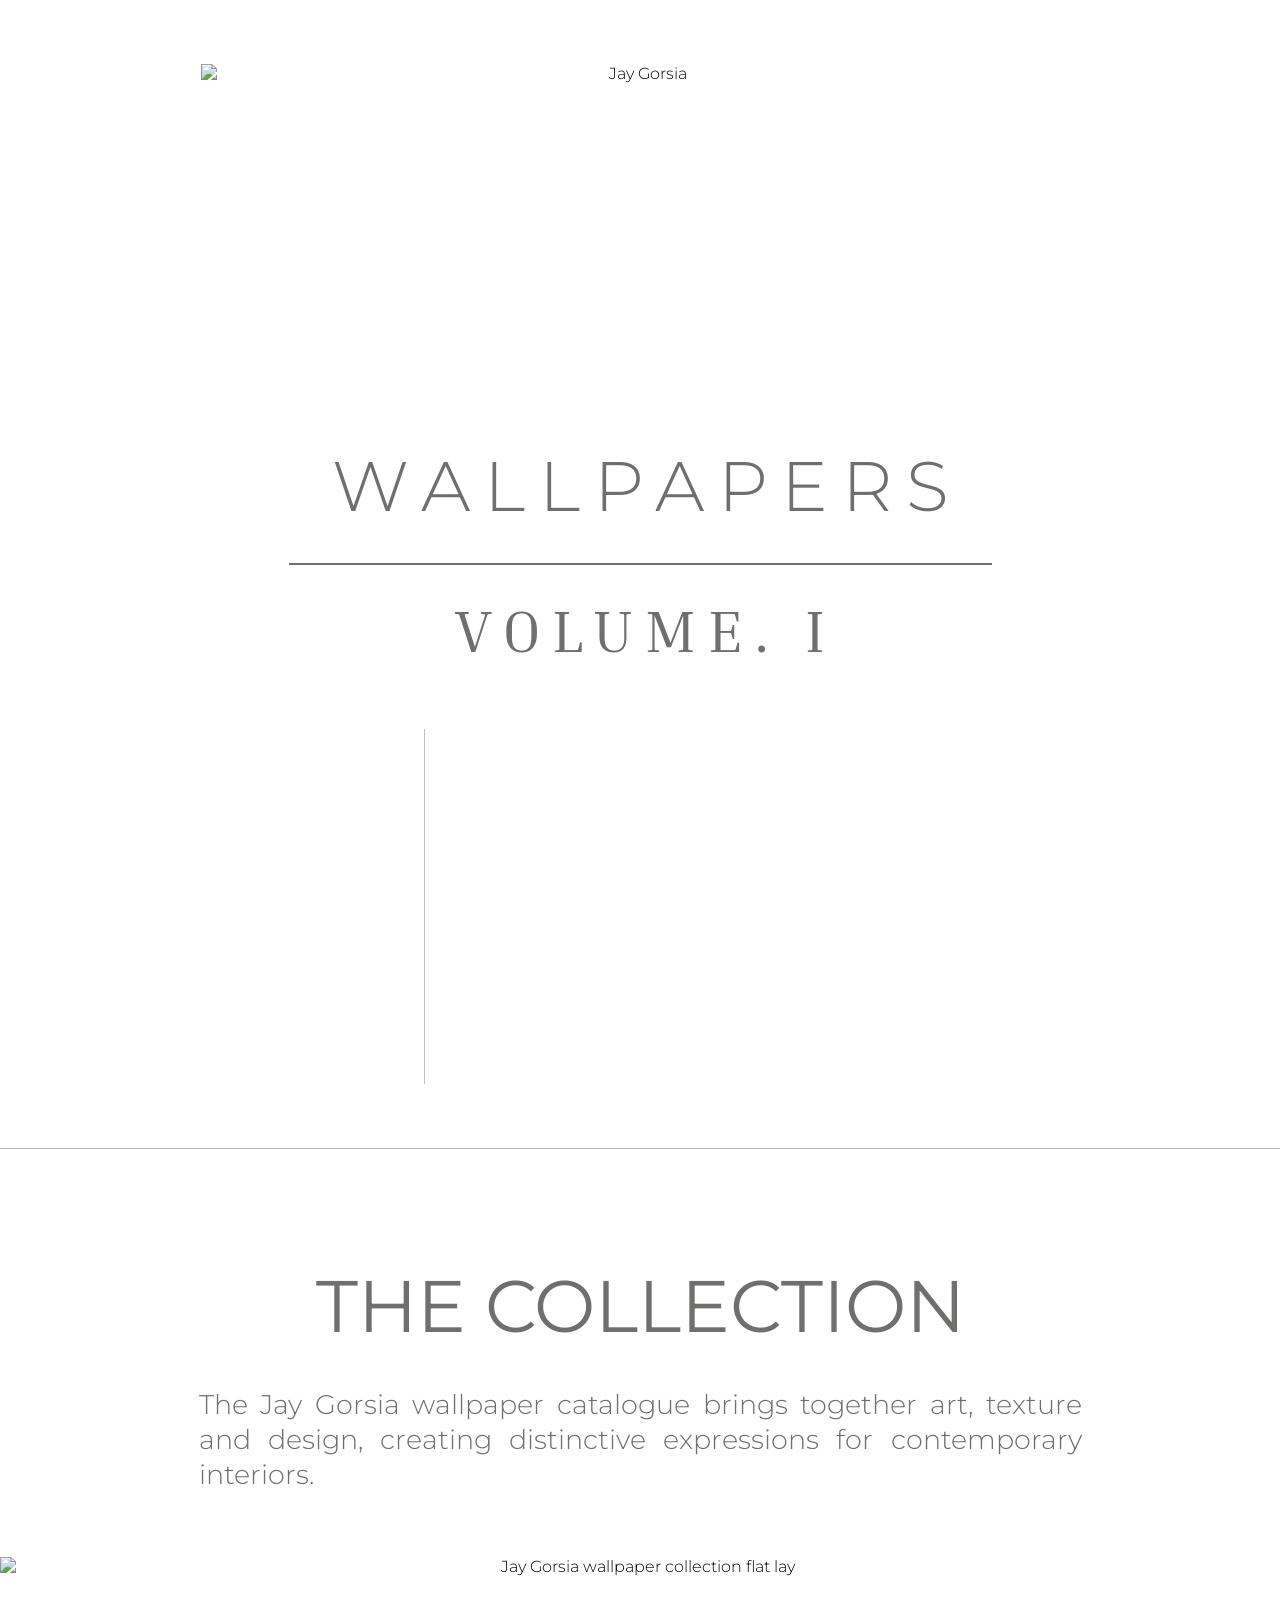
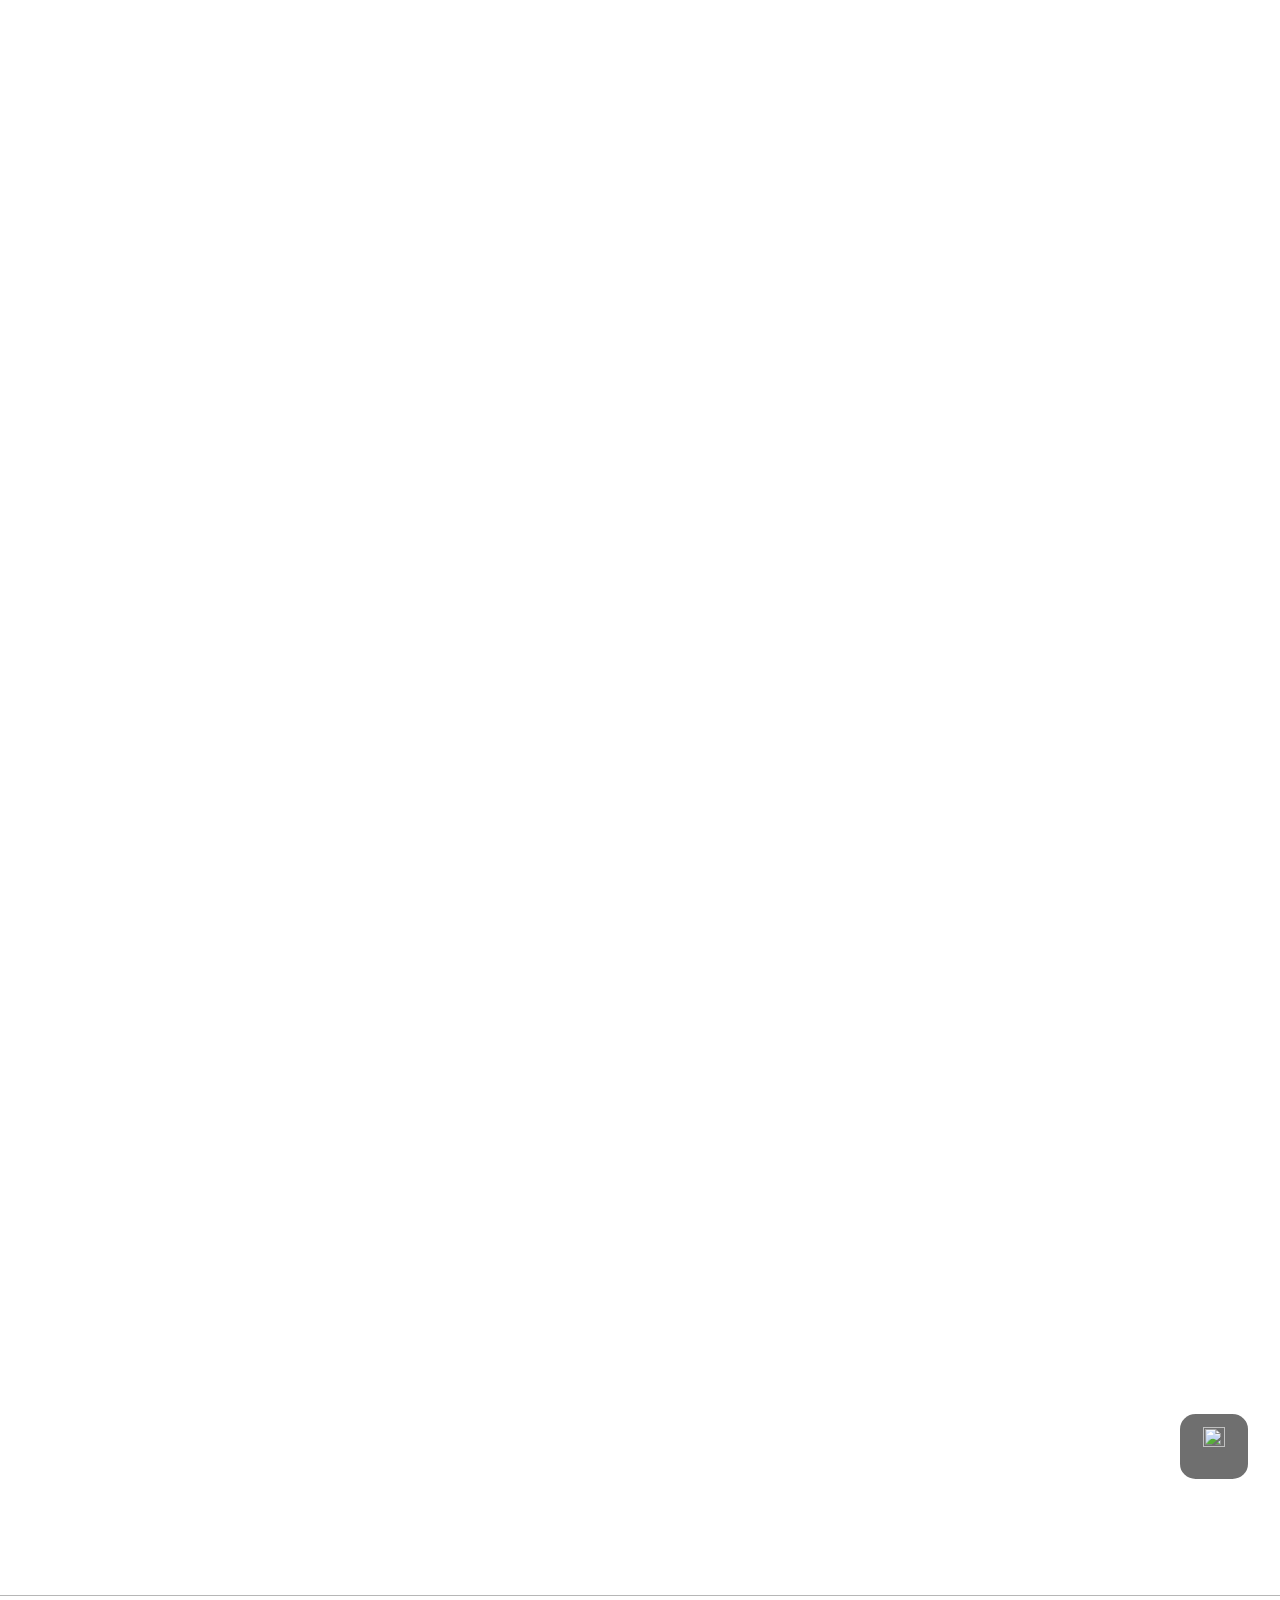
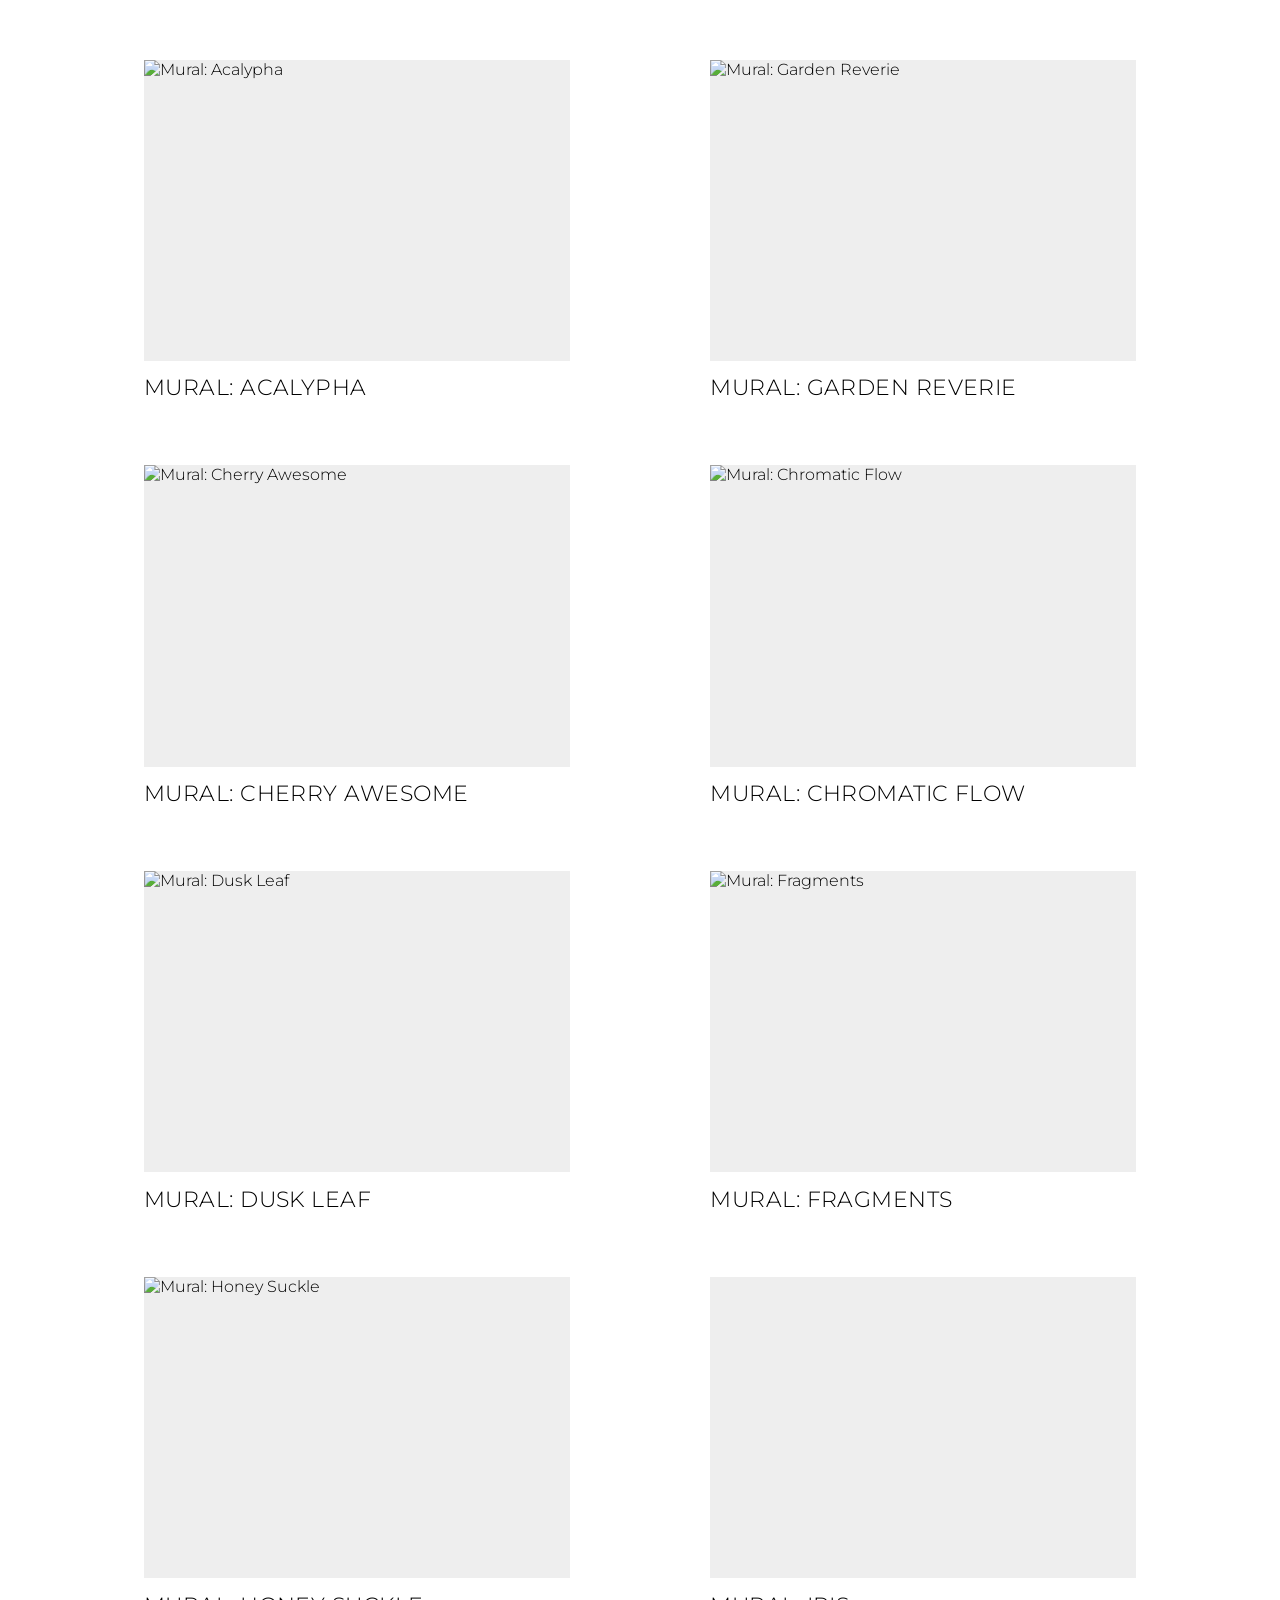
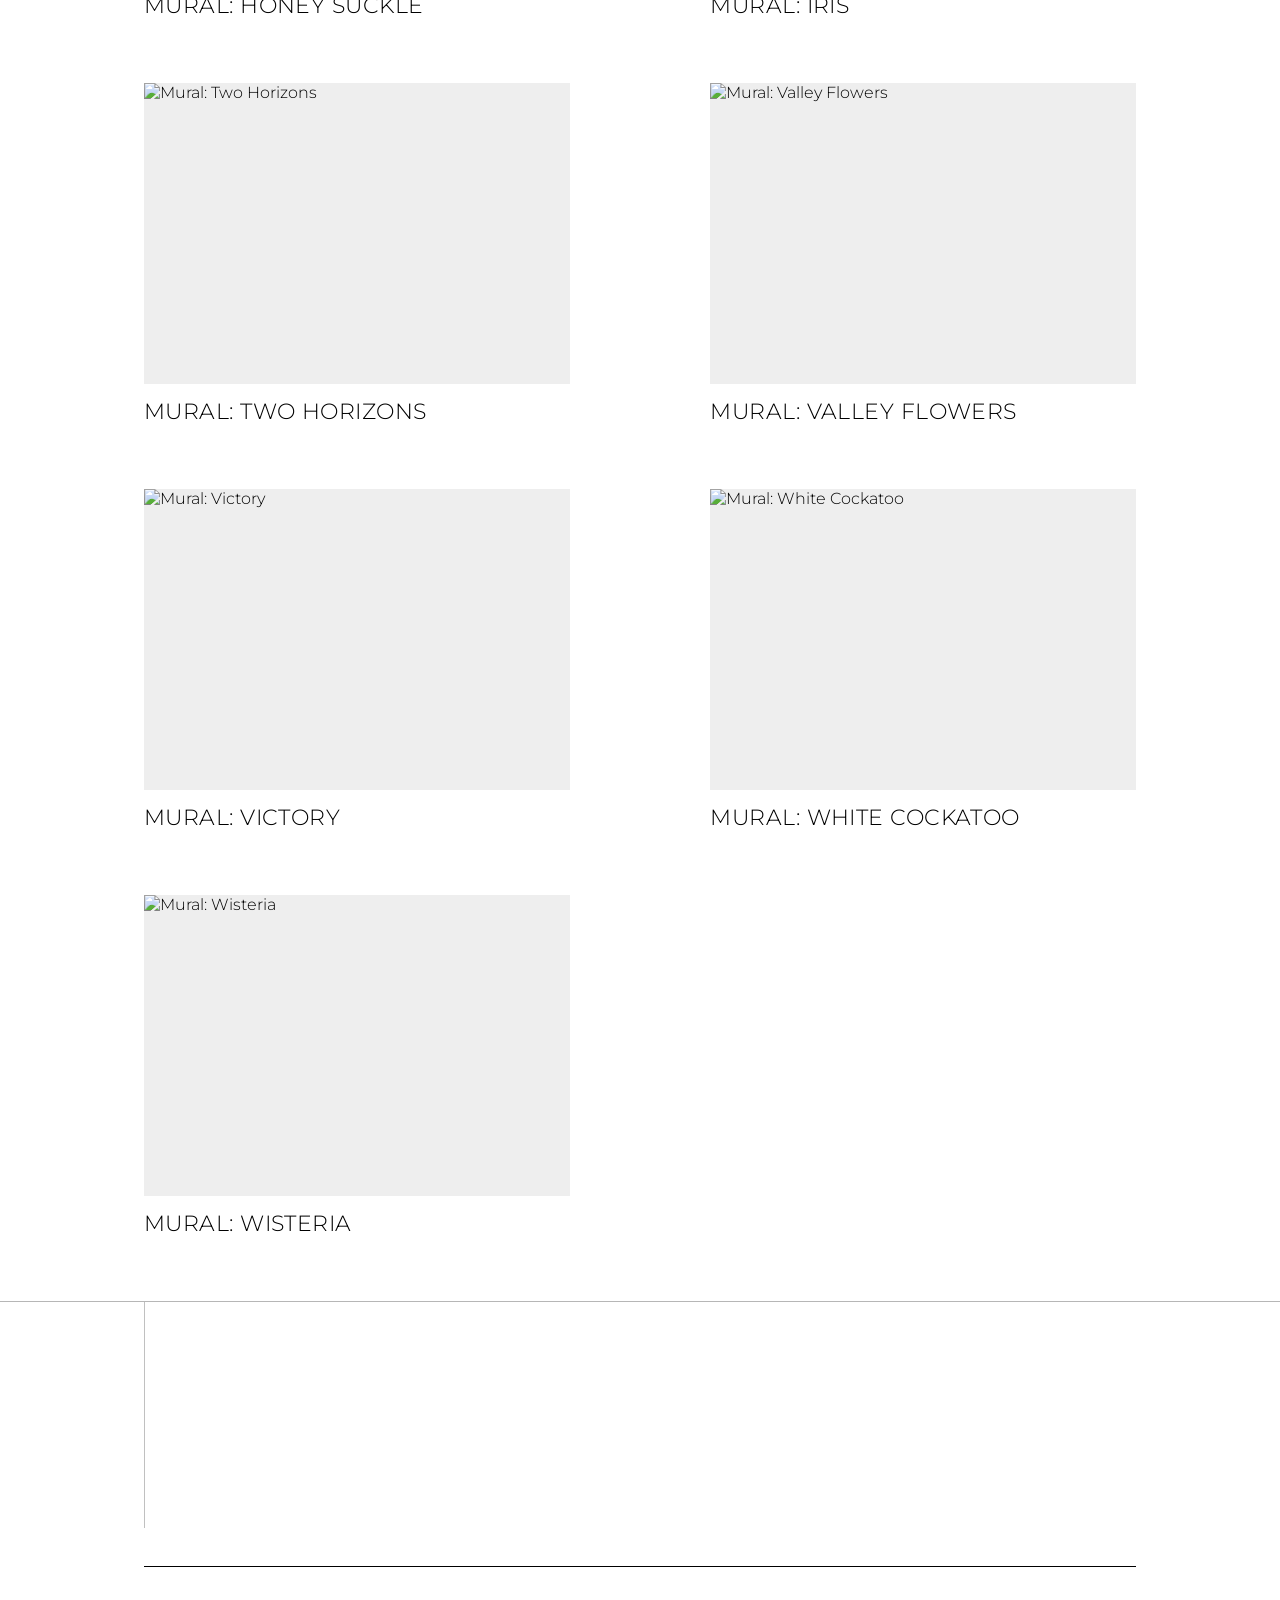
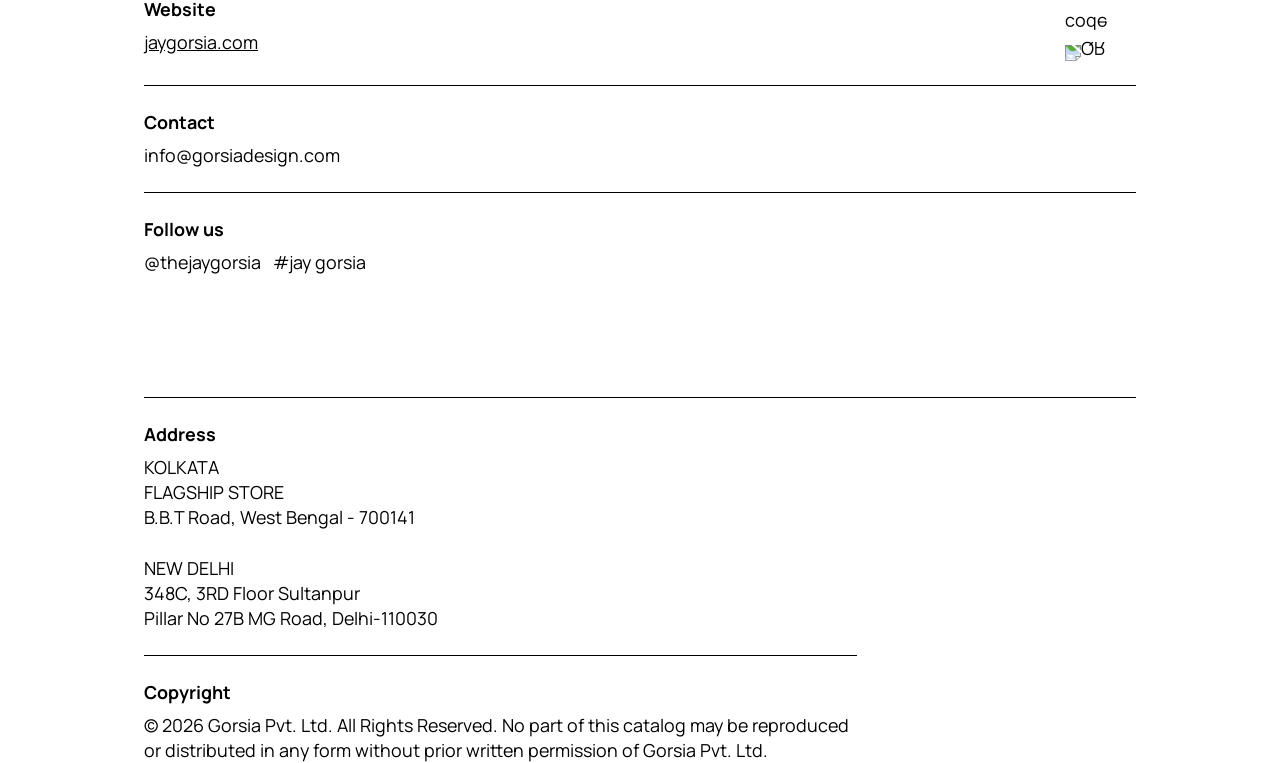
==== index.html @ f415b764 "Rename jay-gorsia-wallpapers.html to index.html" ====
<!DOCTYPE html>
<html lang="en">
<head>
<meta charset="utf-8">
<meta name="viewport" content="width=device-width, initial-scale=1">
<title>Jay Gorsia – Wallpapers Volume I</title>
<link rel="preconnect" href="https://fonts.googleapis.com">
<link rel="preconnect" href="https://fonts.gstatic.com" crossorigin>
<link href="https://fonts.googleapis.com/css2?family=Inria+Serif&family=Manrope:wght@400;700&family=Montserrat:wght@300;400&display=swap" rel="stylesheet">
<style>
:root{--ink:#6f6f6e;--w:1120px;--pad:clamp(16px,5vw,64px)}
*{box-sizing:border-box;margin:0;padding:0}
body{background:#fff;color:#000;font-family:'Montserrat',sans-serif;font-weight:300;-webkit-font-smoothing:antialiased}
img{display:block;max-width:100%}
a{color:inherit}
.wrap{width:100%;max-width:var(--w);margin:0 auto;padding:0 var(--pad)}
.crop{position:relative;overflow:hidden}
.crop img{position:absolute;max-width:none}
hr{border:0;border-top:1px solid var(--ink);opacity:.5}

/* hero */
.hero{text-align:center;padding-top:clamp(24px,5vw,70px)}
.hero .logo{width:min(879px,86%);margin:0 auto;aspect-ratio:879/341;object-fit:cover}
.hero h1{font-weight:300;color:var(--ink);font-size:clamp(28px,6.2vw,70px);letter-spacing:.2em;margin-top:clamp(12px,3vw,40px);padding-left:.2em}
.hero .vol{width:min(703px,70%);margin:clamp(14px,2.6vw,36px) auto 0;border-top:2px solid var(--ink)}
.hero h2{font-family:'Inria Serif',serif;font-weight:400;color:var(--ink);font-size:clamp(22px,4.6vw,66px);letter-spacing:.2em;margin-top:clamp(12px,2.4vw,32px);padding-left:.2em}
.mark{width:min(432px,60%);aspect-ratio:432/355;margin:clamp(24px,5vw,70px) auto}
.mark img{width:200%;height:263.15%;left:0;top:-162.78%}

/* collection */
.collection{text-align:center;padding:clamp(24px,5vw,60px) 0}
.collection h3{font-weight:400;color:var(--ink);font-size:clamp(28px,5.7vw,82px);margin-top:clamp(20px,4vw,56px)}
.collection p{color:var(--ink);font-size:clamp(15px,2.1vw,30px);line-height:1.3;text-align:justify;max-width:883px;margin:clamp(16px,3vw,40px) auto 0}
.flat{position:relative;width:min(100%,1457px);margin:clamp(24px,5vw,70px) auto 0}
.flat img{width:100%;aspect-ratio:1457/1796;object-fit:cover}
.dl{position:absolute;right:2.5%;bottom:3.5%;width:clamp(44px,5.3vw,76px);aspect-ratio:76/73;background:#6f6f6f;border-radius:23%;display:grid;place-items:center}
.dl img{width:58%;aspect-ratio:1}

/* murals */
.murals{display:grid;grid-template-columns:repeat(2,1fr);gap:clamp(28px,5vw,70px) clamp(16px,11vw,154px);padding:clamp(24px,5vw,70px) 0}
.card{display:block;text-decoration:none}
.card .ph{aspect-ratio:482/341;width:100%;overflow:hidden;position:relative;background:#eee}
.card .ph img{width:100%;height:100%;object-fit:cover}
.card .ph.cropA img{position:absolute;height:199.92%;left:0;top:-0.04%}
.card .ph.cropB img{position:absolute;height:199.92%;left:0;top:-69.55%}
.card span{display:block;margin-top:clamp(6px,1vw,14px);font-size:clamp(11px,1.75vw,25px);letter-spacing:.02em;text-transform:uppercase}
@media (max-width:560px){.murals{grid-template-columns:1fr}}

/* footer */
footer{padding:clamp(24px,5vw,70px) 0 clamp(24px,4vw,50px);font-family:'Manrope',sans-serif;font-weight:400;font-size:clamp(14px,1.4vw,20px);line-height:1.4}
footer b{font-weight:700;display:block;margin-bottom:8px}
.f-logo{width:min(274px,50%);aspect-ratio:274/226}
.f-logo img{width:200.2%;height:262.43%;left:-.1%;top:-162.43%}
.f-row{display:grid;grid-template-columns:1fr auto;gap:16px;align-items:center;padding:clamp(14px,2vw,24px) 0;border-top:1px solid #000}
.f-row.first{margin-top:clamp(20px,3vw,40px)}
.qr{width:71px;height:70px;transform:scaleY(-1)}
.social{display:flex;gap:16px;align-items:center;margin-top:8px}
.social .crop{width:clamp(54px,7vw,104px);aspect-ratio:1}
.in img{width:189.29%;height:193.69%;left:-44.64%;top:-48.01%}
.ig img{width:503.97%;height:372.35%;left:-46.86%;top:-50.65%}
.f-row.addr{grid-template-columns:1fr}
.copy{border-top:1px solid #000;padding-top:clamp(14px,2vw,24px);max-width:713px}
</style>
</head>
<body>

<header class="hero">
  <img class="logo" alt="Jay Gorsia" src="https://www.figma.com/api/mcp/asset/23c9ce2b-892c-46b5-8062-281d87b33903.png">
  <h1>WALLPAPERS</h1>
  <div class="vol"></div>
  <h2>VOLUME. I</h2>
  <div class="mark crop"><img alt="" src="https://www.figma.com/api/mcp/asset/853ff2c4-60c0-4424-809c-5003fb65309c.png"></div>
</header>

<hr>

<section class="collection">
  <div class="wrap">
    <h3>THE COLLECTION</h3>
    <p>The Jay Gorsia wallpaper catalogue brings together art, texture and design, creating distinctive expressions for contemporary interiors.</p>
  </div>
  <div class="flat">
    <img alt="Jay Gorsia wallpaper collection flat lay" src="https://www.figma.com/api/mcp/asset/87715d01-2c2b-4b07-98b5-e61562e1ed6d.png">
    <a class="dl" href="https://drive.google.com/uc?export=download&id=1PYWSlkhuWeNwtdToYmJW2M7cSDL3TfTp" target="_blank" rel="noopener" aria-label="Download catalogue">
      <img alt="" src="https://www.figma.com/api/mcp/asset/b407b66a-8b2a-4111-a132-93a435c01e8e.png">
    </a>
  </div>
</section>

<hr>

<main class="wrap">
  <div class="murals">
    <a class="card" href="#"><div class="ph"><img loading="lazy" alt="Mural: Acalypha" src="https://www.figma.com/api/mcp/asset/dd1e4f17-2940-4e7e-998e-fa21c89d33ca.png"></div><span>Mural: Acalypha</span></a>
    <a class="card" href="#"><div class="ph"><img loading="lazy" alt="Mural: Garden Reverie" src="https://www.figma.com/api/mcp/asset/7ef9fb86-2297-4d4a-9a01-9c7256d716fd.png"></div><span>Mural: Garden Reverie</span></a>
    <a class="card" href="#"><div class="ph"><img loading="lazy" alt="Mural: Cherry Awesome" src="https://www.figma.com/api/mcp/asset/ce2f4a40-c9f8-4f60-8ba8-ca0360d97f30.png"></div><span>Mural: Cherry Awesome</span></a>
    <a class="card" href="#"><div class="ph"><img loading="lazy" alt="Mural: Chromatic Flow" src="https://www.figma.com/api/mcp/asset/4635f3d6-a781-486b-8575-b647929ec094.png"></div><span>Mural: Chromatic Flow</span></a>
    <a class="card" href="#"><div class="ph"><img loading="lazy" alt="Mural: Dusk Leaf" src="https://www.figma.com/api/mcp/asset/5eac0f0f-a72e-4e60-b4d9-a7c19cb975c4.png"></div><span>Mural: Dusk Leaf</span></a>
    <a class="card" href="#"><div class="ph"><img loading="lazy" alt="Mural: Fragments" src="https://www.figma.com/api/mcp/asset/c4ae5858-0493-4a80-a9a3-08d4b322aaba.png"></div><span>Mural: Fragments</span></a>
    <a class="card" href="#"><div class="ph"><img loading="lazy" alt="Mural: Honey Suckle" src="https://www.figma.com/api/mcp/asset/315202d8-008a-469a-9e88-7138e0352b56.png"></div><span>Mural: Honey Suckle</span></a>
    <a class="card" href="#"><div class="ph cropB"><img loading="lazy" alt="Mural: Iris" src="https://www.figma.com/api/mcp/asset/a4b55997-7ce8-484b-819f-259c1f8b2a31.png"></div><span>Mural: Iris</span></a>
    <a class="card" href="#"><div class="ph"><img loading="lazy" alt="Mural: Two Horizons" src="https://www.figma.com/api/mcp/asset/062d09b5-dde5-4e31-bc39-70dbf01bbb7e.png"></div><span>Mural: Two Horizons</span></a>
    <a class="card" href="#"><div class="ph cropA"><img loading="lazy" alt="Mural: Valley Flowers" src="https://www.figma.com/api/mcp/asset/6341e89f-7ff2-465a-861e-50ff03874382.png"></div><span>Mural: Valley Flowers</span></a>
    <a class="card" href="#"><div class="ph"><img loading="lazy" alt="Mural: Victory" src="https://www.figma.com/api/mcp/asset/60eceaf9-be27-4118-9b6e-b3d3b4727620.png"></div><span>Mural: Victory</span></a>
    <a class="card" href="#"><div class="ph"><img loading="lazy" alt="Mural: White Cockatoo" src="https://www.figma.com/api/mcp/asset/324b3809-241f-411a-a2da-e6f34ddf2330.png"></div><span>Mural: White Cockatoo</span></a>
    <a class="card" href="#"><div class="ph"><img loading="lazy" alt="Mural: Wisteria" src="https://www.figma.com/api/mcp/asset/e46f74dc-594f-4e1a-8f4c-22fc22f63abe.png"></div><span>Mural: Wisteria</span></a>
  </div>
</main>

<hr>

<footer class="wrap">
  <div class="f-logo crop"><img alt="" src="https://www.figma.com/api/mcp/asset/853ff2c4-60c0-4424-809c-5003fb65309c.png"></div>

  <div class="f-row first">
    <div><b>Website</b><a href="https://jaygorsia.com/intro/" target="_blank" rel="noopener">jaygorsia.com</a></div>
    <img class="qr" alt="QR code" src="https://www.figma.com/api/mcp/asset/72408847-150d-4dca-99a9-14a33e720230.png">
  </div>
  <div class="f-row" style="grid-template-columns:1fr"><div><b>Contact</b>info@gorsiadesign.com</div></div>
  <div class="f-row" style="grid-template-columns:1fr"><div><b>Follow us</b>@thejaygorsia &nbsp; #jay gorsia
    <div class="social">
      <a class="crop ig" href="https://www.instagram.com/thejaygorsia/" target="_blank" rel="noopener" aria-label="Instagram"><img alt="" src="https://www.figma.com/api/mcp/asset/8e3ab95f-907e-42bf-b41f-1f642d778e2c.png"></a>
      <a class="crop in" href="https://www.linkedin.com/company/jay-gorsia/posts/" target="_blank" rel="noopener" aria-label="LinkedIn"><img alt="" src="https://www.figma.com/api/mcp/asset/e77e1c16-c4f0-46e7-b980-bd82144cbc13.png"></a>
    </div></div></div>
  <div class="f-row addr"><div><b>Address</b>
    KOLKATA<br>FLAGSHIP STORE<br>B.B.T Road, West Bengal - 700141<br><br>
    NEW DELHI<br>348C, 3RD Floor Sultanpur<br>Pillar No 27B MG Road, Delhi-110030</div></div>
  <div class="copy"><b>Copyright</b>© 2026 Gorsia Pvt. Ltd. All Rights Reserved. No part of this catalog may be reproduced or distributed in any form without prior written permission of Gorsia Pvt. Ltd.</div>
</footer>

</body>
</html>
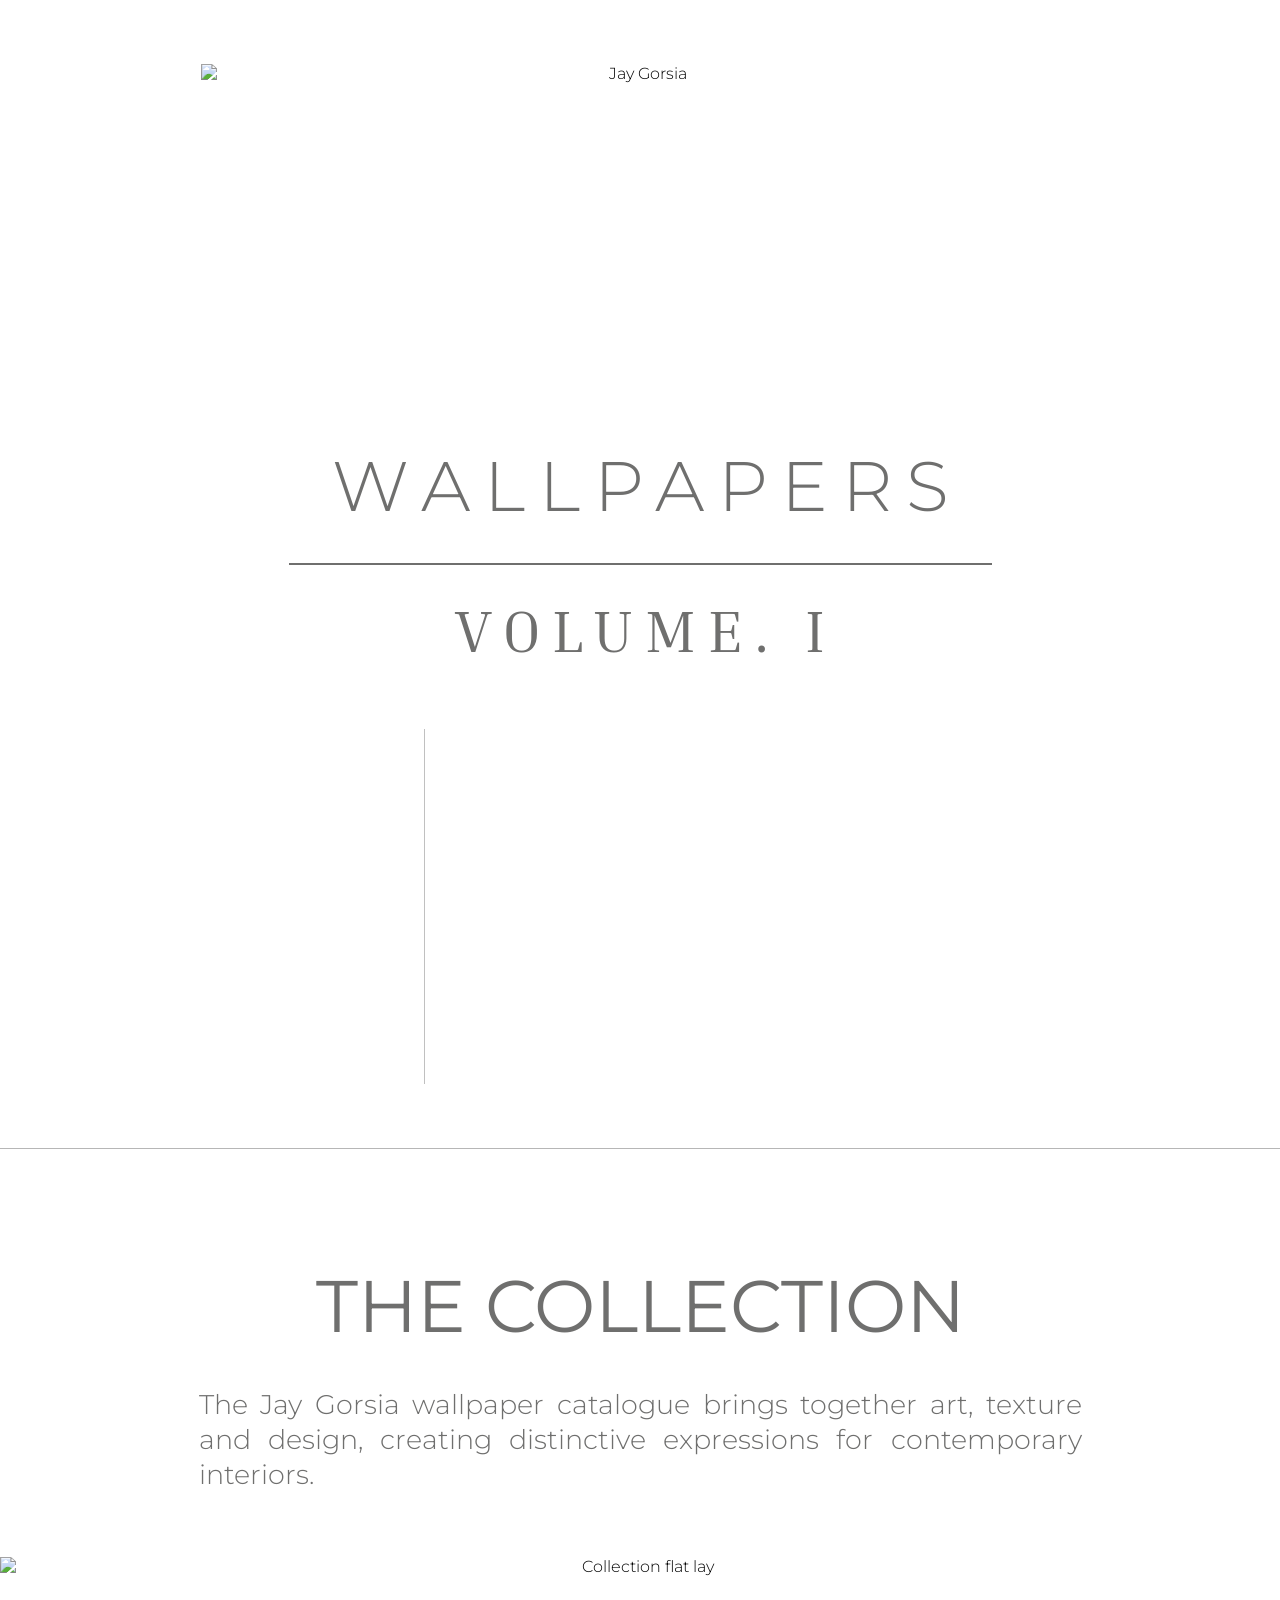
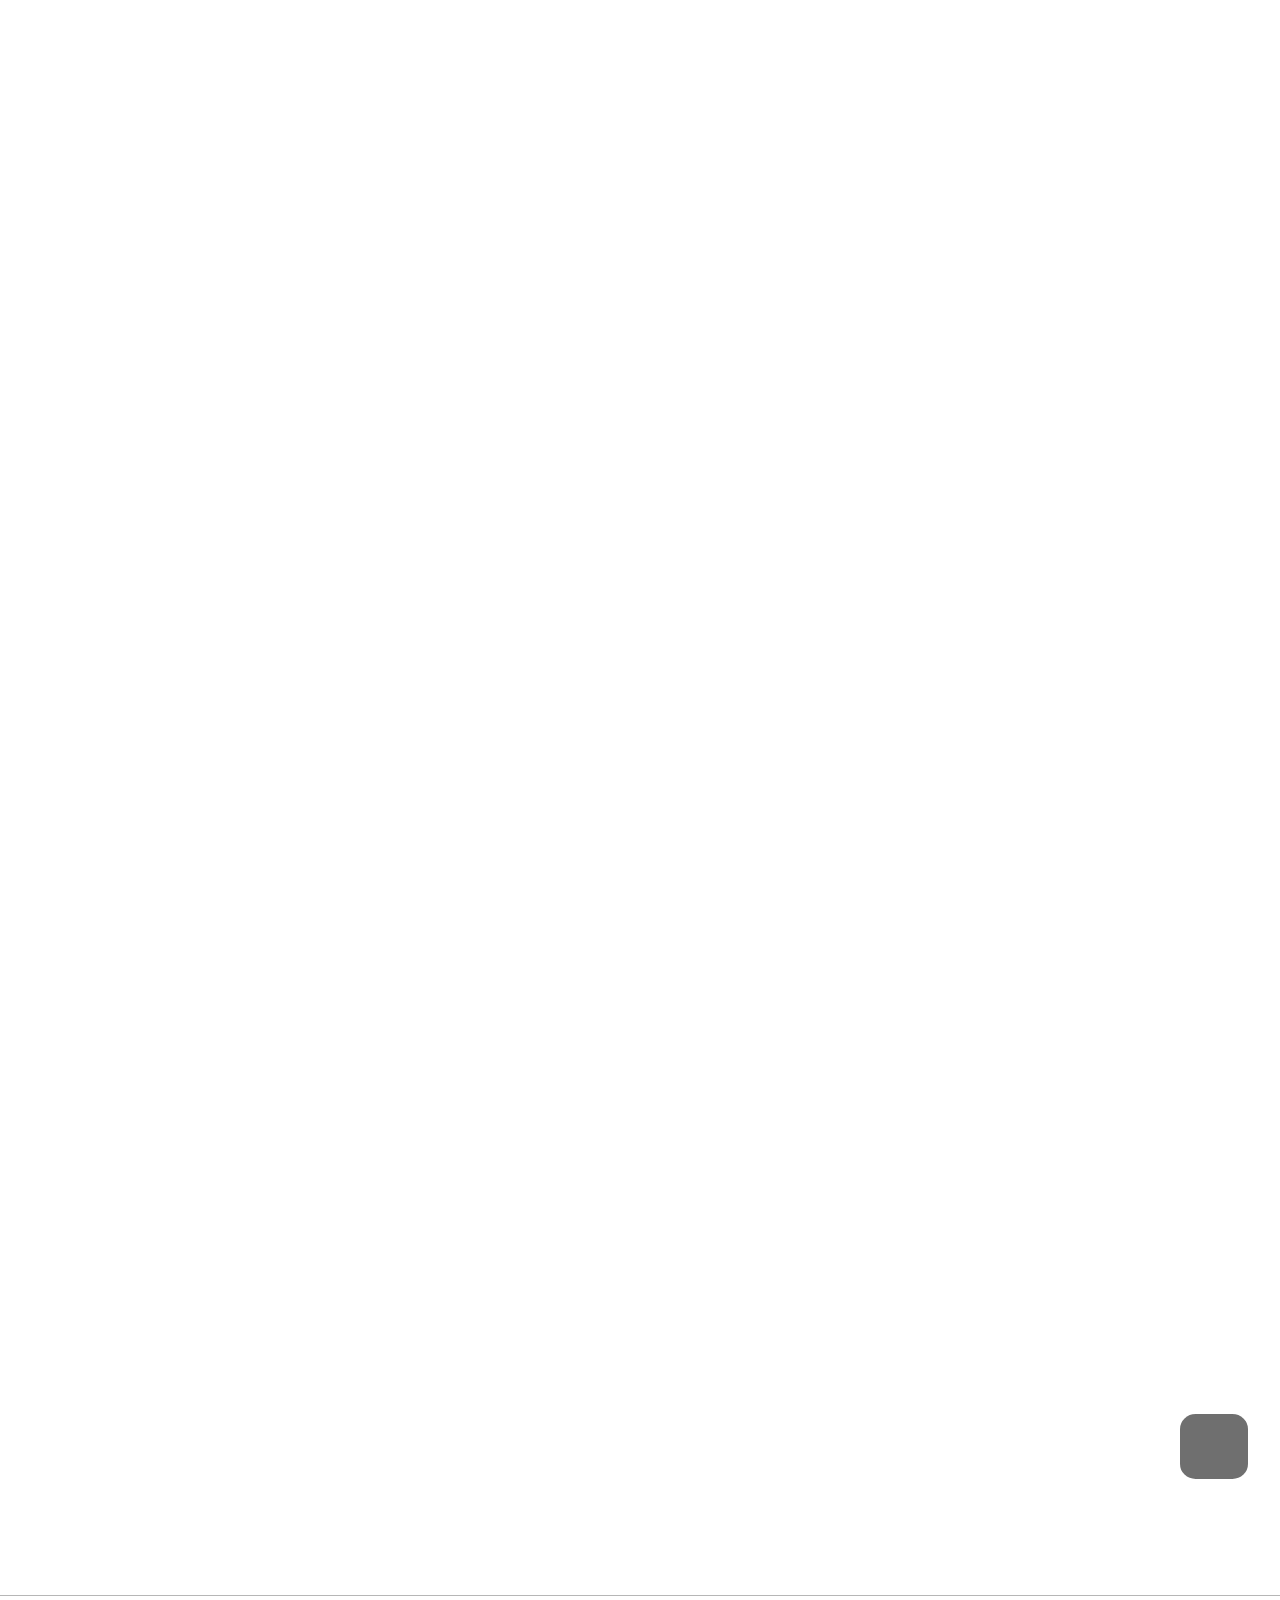
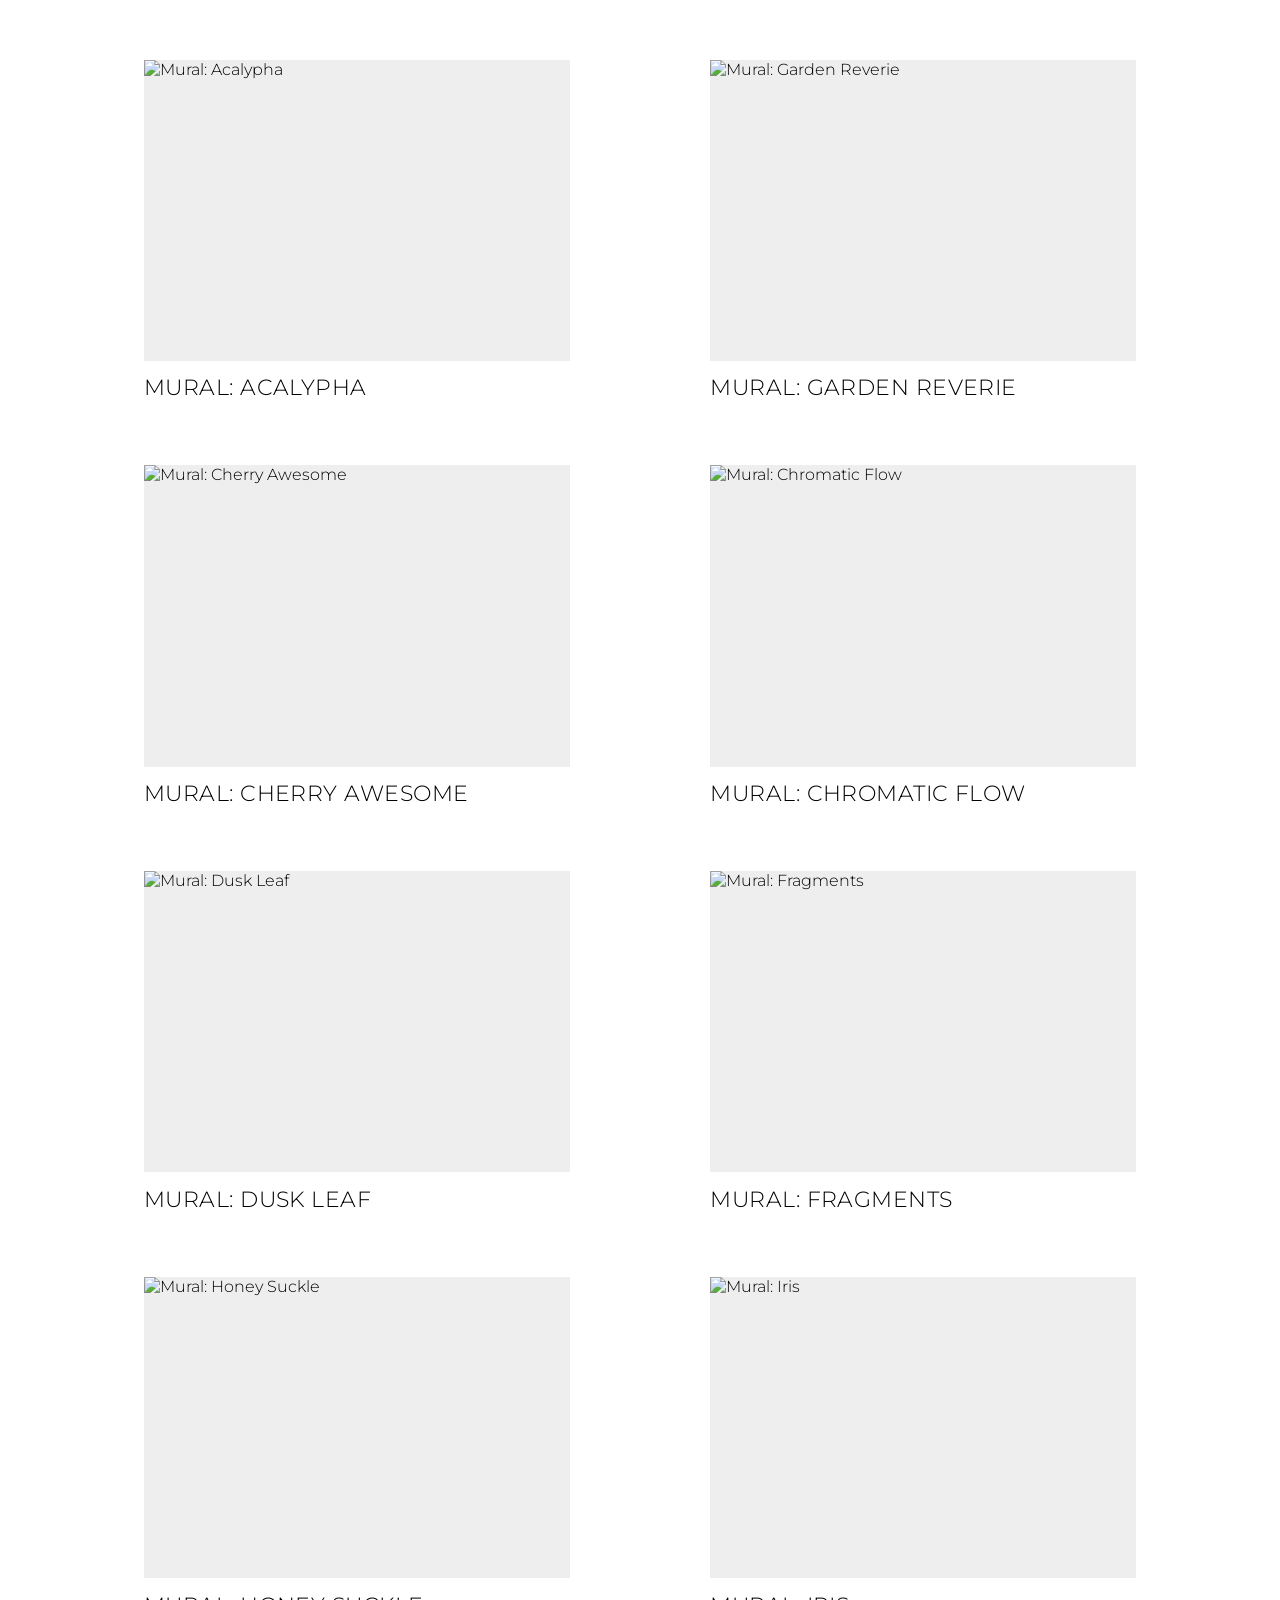
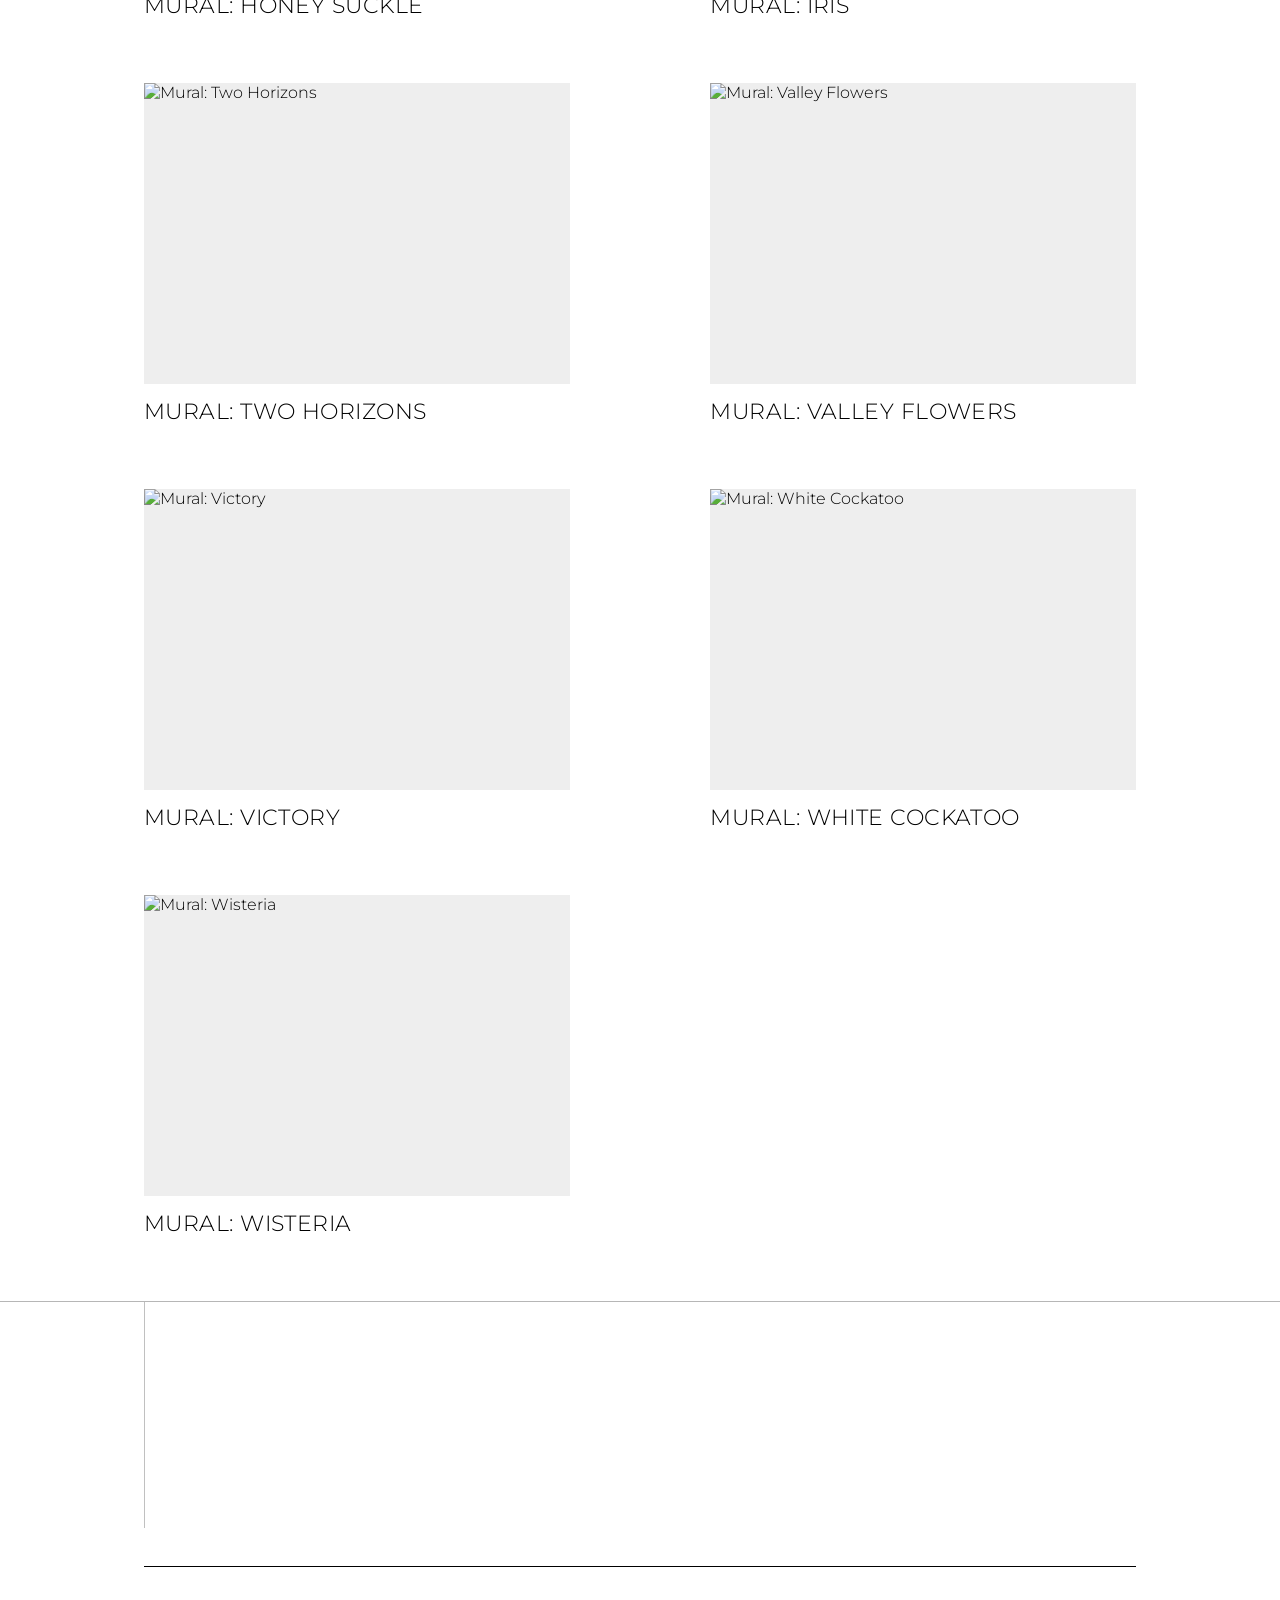
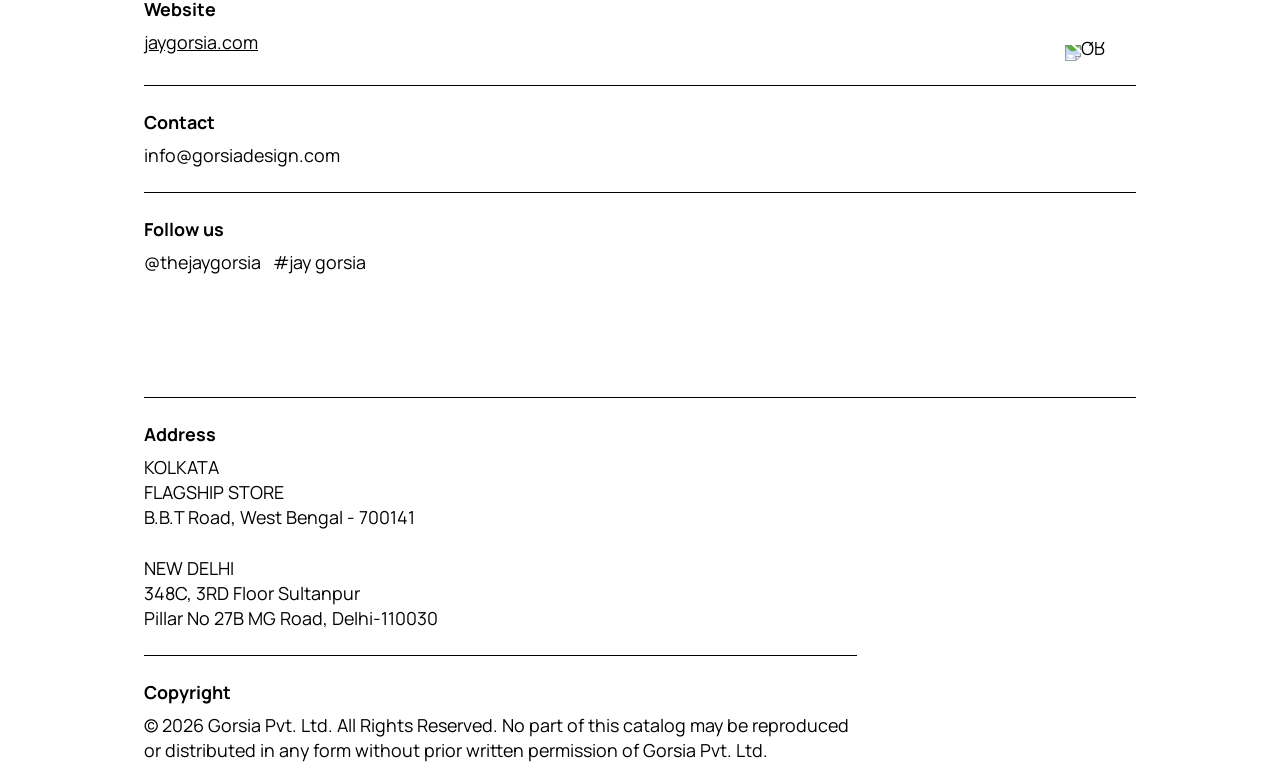
==== commit fbf3ae34: "Update index.html" ====
--- a/index.html
+++ b/index.html
@@ -1,24 +1,19 @@
 <!DOCTYPE html>
-<html lang="en">
-<head>
-<meta charset="utf-8">
+<html lang="en"><head><meta charset="utf-8">
 <meta name="viewport" content="width=device-width, initial-scale=1">
 <title>Jay Gorsia – Wallpapers Volume I</title>
-<link rel="preconnect" href="https://fonts.googleapis.com">
-<link rel="preconnect" href="https://fonts.gstatic.com" crossorigin>
-<link href="https://fonts.googleapis.com/css2?family=Inria+Serif&family=Manrope:wght@400;700&family=Montserrat:wght@300;400&display=swap" rel="stylesheet">
+<link href="https://fonts.googleapis.com/css2?family=Inria+Serif&family=Manrope:wght@400;700&family=Montserrat:wght@300;400;500;700&display=swap" rel="stylesheet">
 <style>
 :root{--ink:#6f6f6e;--w:1120px;--pad:clamp(16px,5vw,64px)}
 *{box-sizing:border-box;margin:0;padding:0}
 body{background:#fff;color:#000;font-family:'Montserrat',sans-serif;font-weight:300;-webkit-font-smoothing:antialiased}
-img{display:block;max-width:100%}
-a{color:inherit}
+img{display:block;max-width:100%}a{color:inherit}
 .wrap{width:100%;max-width:var(--w);margin:0 auto;padding:0 var(--pad)}
-.crop{position:relative;overflow:hidden}
-.crop img{position:absolute;max-width:none}
+.crop{position:relative;overflow:hidden}.crop img{position:absolute;max-width:none}
 hr{border:0;border-top:1px solid var(--ink);opacity:.5}
-
-/* hero */
+.view{display:none}.view.on{display:block;animation:dis .15s ease-out}
+@keyframes dis{from{opacity:0}to{opacity:1}}
+/* home */
 .hero{text-align:center;padding-top:clamp(24px,5vw,70px)}
 .hero .logo{width:min(879px,86%);margin:0 auto;aspect-ratio:879/341;object-fit:cover}
 .hero h1{font-weight:300;color:var(--ink);font-size:clamp(28px,6.2vw,70px);letter-spacing:.2em;margin-top:clamp(12px,3vw,40px);padding-left:.2em}
@@ -26,107 +21,112 @@
 .hero h2{font-family:'Inria Serif',serif;font-weight:400;color:var(--ink);font-size:clamp(22px,4.6vw,66px);letter-spacing:.2em;margin-top:clamp(12px,2.4vw,32px);padding-left:.2em}
 .mark{width:min(432px,60%);aspect-ratio:432/355;margin:clamp(24px,5vw,70px) auto}
 .mark img{width:200%;height:263.15%;left:0;top:-162.78%}
-
-/* collection */
 .collection{text-align:center;padding:clamp(24px,5vw,60px) 0}
 .collection h3{font-weight:400;color:var(--ink);font-size:clamp(28px,5.7vw,82px);margin-top:clamp(20px,4vw,56px)}
 .collection p{color:var(--ink);font-size:clamp(15px,2.1vw,30px);line-height:1.3;text-align:justify;max-width:883px;margin:clamp(16px,3vw,40px) auto 0}
 .flat{position:relative;width:min(100%,1457px);margin:clamp(24px,5vw,70px) auto 0}
-.flat img{width:100%;aspect-ratio:1457/1796;object-fit:cover}
+.flat>img{width:100%;aspect-ratio:1457/1796;object-fit:cover}
 .dl{position:absolute;right:2.5%;bottom:3.5%;width:clamp(44px,5.3vw,76px);aspect-ratio:76/73;background:#6f6f6f;border-radius:23%;display:grid;place-items:center}
-.dl img{width:58%;aspect-ratio:1}
-
-/* murals */
+.dl img{width:58%}
 .murals{display:grid;grid-template-columns:repeat(2,1fr);gap:clamp(28px,5vw,70px) clamp(16px,11vw,154px);padding:clamp(24px,5vw,70px) 0}
-.card{display:block;text-decoration:none}
-.card .ph{aspect-ratio:482/341;width:100%;overflow:hidden;position:relative;background:#eee}
-.card .ph img{width:100%;height:100%;object-fit:cover}
-.card .ph.cropA img{position:absolute;height:199.92%;left:0;top:-0.04%}
-.card .ph.cropB img{position:absolute;height:199.92%;left:0;top:-69.55%}
+.card{display:block;text-decoration:none;cursor:pointer}
+.ph{aspect-ratio:482/341;width:100%;overflow:hidden;position:relative;background:#eee}
+.ph img{position:absolute;inset:0;width:100%;height:100%;object-fit:cover;opacity:0}.ph img.on{opacity:1}
 .card span{display:block;margin-top:clamp(6px,1vw,14px);font-size:clamp(11px,1.75vw,25px);letter-spacing:.02em;text-transform:uppercase}
-@media (max-width:560px){.murals{grid-template-columns:1fr}}
-
-/* footer */
+@media(max-width:560px){.murals{grid-template-columns:1fr}}
+/* detail */
+.d-top{padding-top:clamp(20px,4vw,56px);color:var(--ink)}
+.d-top .tag{font-size:clamp(14px,2.4vw,34px);letter-spacing:.14em}
+.d-top .tag small{display:block;font-weight:700;font-size:.62em;letter-spacing:.02em}
+.back{display:inline-block;margin-bottom:12px;font-size:14px;text-decoration:none;cursor:pointer;border-bottom:1px solid}
+.d-top h4{font-weight:400;font-size:clamp(24px,4vw,57px);text-align:center;margin-top:clamp(8px,1.5vw,20px)}
+.d-top h1{font-weight:500;font-size:clamp(34px,6vw,86px);text-align:center;line-height:1.15}
+.d-hero{width:100%;aspect-ratio:1199/770;object-fit:cover;margin-top:clamp(16px,3vw,40px)}
+.d-desc{color:var(--ink);font-weight:400;font-size:clamp(14px,1.5vw,20px);line-height:1.5;max-width:624px;margin:clamp(14px,2vw,28px) 0 clamp(24px,5vw,70px)}
+.sw{display:grid;grid-template-columns:656fr 579fr;gap:clamp(12px,5vw,76px);align-items:start;margin-bottom:clamp(24px,5vw,70px)}
+.sw .l{aspect-ratio:656/1346}.sw .r{aspect-ratio:579/1023}
+.sw p{color:var(--ink);font-weight:400;font-size:clamp(12px,1.4vw,20px);margin:clamp(20px,9vw,130px) 0 clamp(8px,1.5vw,20px)}
+.cw{margin:0 auto clamp(20px,3vw,40px);text-align:center;max-width:965px}
+.cw img{width:100%;aspect-ratio:965/322;object-fit:cover}
+.cw p,.chips span{color:var(--ink);font-weight:400;font-size:clamp(12px,1.4vw,20px);margin-top:10px}
+.chips{display:flex;flex-wrap:wrap;gap:10px 28px;margin:0 0 clamp(24px,5vw,60px)}
+.diag{container-type:inline-size;position:relative;width:100%;max-width:1231px;margin:clamp(20px,4vw,50px) auto;aspect-ratio:1231/715}
+.diag .t{position:absolute;left:0;right:0;top:0;text-align:center;font-weight:400;font-size:max(9px,1.6cqw)}
+.diag .im{position:absolute;left:0;top:8%;width:100%;height:90.4%;overflow:hidden}
+.diag .im img{position:absolute;left:50%;top:50%;max-width:none}
+.diag b{position:absolute;background:#fff;color:#000;font-weight:400;display:grid;place-items:center;font-size:max(7px,1cqw);text-align:center}
+.spec{background:#000;color:#fff;margin-top:clamp(24px,4vw,60px);padding:clamp(24px,5vw,70px) 0}
+.spec img.bk{width:100%;max-width:1289px;margin:0 auto clamp(20px,4vw,50px);aspect-ratio:1289/921;object-fit:cover}
+.spec dl{display:grid;grid-template-columns:minmax(110px,344px) 1fr;gap:clamp(12px,2.6vw,36px) 16px;font-weight:400;font-size:clamp(14px,2.1vw,30px);line-height:1.25}
 footer{padding:clamp(24px,5vw,70px) 0 clamp(24px,4vw,50px);font-family:'Manrope',sans-serif;font-weight:400;font-size:clamp(14px,1.4vw,20px);line-height:1.4}
 footer b{font-weight:700;display:block;margin-bottom:8px}
 .f-logo{width:min(274px,50%);aspect-ratio:274/226}
 .f-logo img{width:200.2%;height:262.43%;left:-.1%;top:-162.43%}
-.f-row{display:grid;grid-template-columns:1fr auto;gap:16px;align-items:center;padding:clamp(14px,2vw,24px) 0;border-top:1px solid #000}
+.f-row{display:flex;justify-content:space-between;align-items:center;gap:16px;padding:clamp(14px,2vw,24px) 0;border-top:1px solid #000}
 .f-row.first{margin-top:clamp(20px,3vw,40px)}
 .qr{width:71px;height:70px;transform:scaleY(-1)}
-.social{display:flex;gap:16px;align-items:center;margin-top:8px}
-.social .crop{width:clamp(54px,7vw,104px);aspect-ratio:1}
-.in img{width:189.29%;height:193.69%;left:-44.64%;top:-48.01%}
-.ig img{width:503.97%;height:372.35%;left:-46.86%;top:-50.65%}
-.f-row.addr{grid-template-columns:1fr}
+.social{display:flex;gap:16px;margin-top:8px}.social .crop{width:clamp(54px,7vw,104px);aspect-ratio:1}
+.in img{width:189.29%;height:193.69%;left:-44.64%;top:-48.01%}.ig img{width:503.97%;height:372.35%;left:-46.86%;top:-50.65%}
 .copy{border-top:1px solid #000;padding-top:clamp(14px,2vw,24px);max-width:713px}
-</style>
-</head>
-<body>
-
-<header class="hero">
-  <img class="logo" alt="Jay Gorsia" src="https://www.figma.com/api/mcp/asset/23c9ce2b-892c-46b5-8062-281d87b33903.png">
-  <h1>WALLPAPERS</h1>
-  <div class="vol"></div>
-  <h2>VOLUME. I</h2>
-  <div class="mark crop"><img alt="" src="https://www.figma.com/api/mcp/asset/853ff2c4-60c0-4424-809c-5003fb65309c.png"></div>
-</header>
-
-<hr>
-
-<section class="collection">
-  <div class="wrap">
-    <h3>THE COLLECTION</h3>
-    <p>The Jay Gorsia wallpaper catalogue brings together art, texture and design, creating distinctive expressions for contemporary interiors.</p>
-  </div>
-  <div class="flat">
-    <img alt="Jay Gorsia wallpaper collection flat lay" src="https://www.figma.com/api/mcp/asset/87715d01-2c2b-4b07-98b5-e61562e1ed6d.png">
-    <a class="dl" href="https://drive.google.com/uc?export=download&id=1PYWSlkhuWeNwtdToYmJW2M7cSDL3TfTp" target="_blank" rel="noopener" aria-label="Download catalogue">
-      <img alt="" src="https://www.figma.com/api/mcp/asset/b407b66a-8b2a-4111-a132-93a435c01e8e.png">
-    </a>
-  </div>
-</section>
-
-<hr>
-
-<main class="wrap">
-  <div class="murals">
-    <a class="card" href="#"><div class="ph"><img loading="lazy" alt="Mural: Acalypha" src="https://www.figma.com/api/mcp/asset/dd1e4f17-2940-4e7e-998e-fa21c89d33ca.png"></div><span>Mural: Acalypha</span></a>
-    <a class="card" href="#"><div class="ph"><img loading="lazy" alt="Mural: Garden Reverie" src="https://www.figma.com/api/mcp/asset/7ef9fb86-2297-4d4a-9a01-9c7256d716fd.png"></div><span>Mural: Garden Reverie</span></a>
-    <a class="card" href="#"><div class="ph"><img loading="lazy" alt="Mural: Cherry Awesome" src="https://www.figma.com/api/mcp/asset/ce2f4a40-c9f8-4f60-8ba8-ca0360d97f30.png"></div><span>Mural: Cherry Awesome</span></a>
-    <a class="card" href="#"><div class="ph"><img loading="lazy" alt="Mural: Chromatic Flow" src="https://www.figma.com/api/mcp/asset/4635f3d6-a781-486b-8575-b647929ec094.png"></div><span>Mural: Chromatic Flow</span></a>
-    <a class="card" href="#"><div class="ph"><img loading="lazy" alt="Mural: Dusk Leaf" src="https://www.figma.com/api/mcp/asset/5eac0f0f-a72e-4e60-b4d9-a7c19cb975c4.png"></div><span>Mural: Dusk Leaf</span></a>
-    <a class="card" href="#"><div class="ph"><img loading="lazy" alt="Mural: Fragments" src="https://www.figma.com/api/mcp/asset/c4ae5858-0493-4a80-a9a3-08d4b322aaba.png"></div><span>Mural: Fragments</span></a>
-    <a class="card" href="#"><div class="ph"><img loading="lazy" alt="Mural: Honey Suckle" src="https://www.figma.com/api/mcp/asset/315202d8-008a-469a-9e88-7138e0352b56.png"></div><span>Mural: Honey Suckle</span></a>
-    <a class="card" href="#"><div class="ph cropB"><img loading="lazy" alt="Mural: Iris" src="https://www.figma.com/api/mcp/asset/a4b55997-7ce8-484b-819f-259c1f8b2a31.png"></div><span>Mural: Iris</span></a>
-    <a class="card" href="#"><div class="ph"><img loading="lazy" alt="Mural: Two Horizons" src="https://www.figma.com/api/mcp/asset/062d09b5-dde5-4e31-bc39-70dbf01bbb7e.png"></div><span>Mural: Two Horizons</span></a>
-    <a class="card" href="#"><div class="ph cropA"><img loading="lazy" alt="Mural: Valley Flowers" src="https://www.figma.com/api/mcp/asset/6341e89f-7ff2-465a-861e-50ff03874382.png"></div><span>Mural: Valley Flowers</span></a>
-    <a class="card" href="#"><div class="ph"><img loading="lazy" alt="Mural: Victory" src="https://www.figma.com/api/mcp/asset/60eceaf9-be27-4118-9b6e-b3d3b4727620.png"></div><span>Mural: Victory</span></a>
-    <a class="card" href="#"><div class="ph"><img loading="lazy" alt="Mural: White Cockatoo" src="https://www.figma.com/api/mcp/asset/324b3809-241f-411a-a2da-e6f34ddf2330.png"></div><span>Mural: White Cockatoo</span></a>
-    <a class="card" href="#"><div class="ph"><img loading="lazy" alt="Mural: Wisteria" src="https://www.figma.com/api/mcp/asset/e46f74dc-594f-4e1a-8f4c-22fc22f63abe.png"></div><span>Mural: Wisteria</span></a>
-  </div>
-</main>
-
-<hr>
-
-<footer class="wrap">
-  <div class="f-logo crop"><img alt="" src="https://www.figma.com/api/mcp/asset/853ff2c4-60c0-4424-809c-5003fb65309c.png"></div>
-
-  <div class="f-row first">
-    <div><b>Website</b><a href="https://jaygorsia.com/intro/" target="_blank" rel="noopener">jaygorsia.com</a></div>
-    <img class="qr" alt="QR code" src="https://www.figma.com/api/mcp/asset/72408847-150d-4dca-99a9-14a33e720230.png">
-  </div>
-  <div class="f-row" style="grid-template-columns:1fr"><div><b>Contact</b>info@gorsiadesign.com</div></div>
-  <div class="f-row" style="grid-template-columns:1fr"><div><b>Follow us</b>@thejaygorsia &nbsp; #jay gorsia
-    <div class="social">
-      <a class="crop ig" href="https://www.instagram.com/thejaygorsia/" target="_blank" rel="noopener" aria-label="Instagram"><img alt="" src="https://www.figma.com/api/mcp/asset/8e3ab95f-907e-42bf-b41f-1f642d778e2c.png"></a>
-      <a class="crop in" href="https://www.linkedin.com/company/jay-gorsia/posts/" target="_blank" rel="noopener" aria-label="LinkedIn"><img alt="" src="https://www.figma.com/api/mcp/asset/e77e1c16-c4f0-46e7-b980-bd82144cbc13.png"></a>
-    </div></div></div>
-  <div class="f-row addr"><div><b>Address</b>
-    KOLKATA<br>FLAGSHIP STORE<br>B.B.T Road, West Bengal - 700141<br><br>
-    NEW DELHI<br>348C, 3RD Floor Sultanpur<br>Pillar No 27B MG Road, Delhi-110030</div></div>
-  <div class="copy"><b>Copyright</b>© 2026 Gorsia Pvt. Ltd. All Rights Reserved. No part of this catalog may be reproduced or distributed in any form without prior written permission of Gorsia Pvt. Ltd.</div>
-</footer>
-
-</body>
-</html>
+</style></head><body>
+<div id="home" class="view on"></div>
+<div id="detail" class="view"></div>
+<script>
+const U=s=>"images/"+s+".png";
+const A={logo:U("23c9ce2b-892c-46b5-8062-281d87b33903"),mark:U("853ff2c4-60c0-4424-809c-5003fb65309c"),flat:U("87715d01-2c2b-4b07-98b5-e61562e1ed6d"),dl:U("b407b66a-8b2a-4111-a132-93a435c01e8e"),qr:U("06fa7504-af35-4e3b-932e-40bd4d989556"),ig:U("953dd919-89e7-4893-8965-abc6da97ef3d"),li:U("f23d51f9-d864-4594-9c83-29731ed79941"),f3:U("c8859a6d-0928-415c-a86f-0768cb16f5b0")};
+const DESC0="The legend of zerzura tells the story of a fertile oasis in the desert west of the Nile of which its existence was never proven. This mythical scene is brought beautifully to life on a velvet background.";
+const NW="Non - woven textured fabric wallcovering on fabric fluff backing",TX="Textile wallcovering on non-woven backing",P="Panoramic of 8.29 m x 2.99 m = 24.78 m² (326.7\" x 118.1\" = 267.93 sq.ft.)";
+const M=[
+{n:"Acalypha",s:"acalypha",i:["cfe7c189-5270-4c93-b848-9a09ae7465a5","1df79ac5-fc1e-413b-85e4-016306f96045","ac096f0c-2b6f-4200-b04c-07e3a1f7e63f","5efbd76c-5779-416f-87dc-836120c9e56c"],d:DESC0,c:4,k:NW,g:"260 gsm",m:"Panoramic of 9.24 m x 3 m = 27.72 m² (298.37 sq.ft.)",w:["charcoal","tan","","silver"]},
+{n:"Garden Reverie",s:"garden-reverie",i:["7a3cf456-91f6-4056-a3ab-d70873ea2ec3","d2fbe34b-9eb2-4ce7-a45f-ae784b051e21","0db04ead-8ddb-4a66-8733-a4a84fda5cee","149c5cf3-d345-45b5-915f-3c451a5399be","1fd52c4d-d332-42a4-ab4d-0cd2121f549f"],d:"A botanical mural blending delicate textures and soft tones to bring natural elegance and tranquility to any space.",c:5,k:"Horizontal lined texture wallcovering with anti-scratch coating for longer life.",g:"240 gsm",m:"Panoramic of 10.7696 m x 3 m = 32.30 m² (424\" x 118.1\" = 347.67 sq.ft.)",w:["Iridescent","OG","Pastel Gray","Umber"]},
+{n:"Cherry Awesome",s:"cherry-awesome",i:["ce2f4a40-c9f8-4f60-8ba8-ca0360d97f30"],d:"A timeless blend of cherry blossoms, monochrome foliage, and subtle colour.",c:5,k:"Textured fabric with golden threads",g:"280 gsm",m:"Panoramic of 829 m x 3 m = 24.87 m² (326.7\" x 118.1\" = 267.69 sq.ft.)",w:["Blue","OG","Red Blood","Silver","Gold Rust"]},
+{n:"Chromatic Flow",s:"chromatic-flow",i:["4635f3d6-a781-486b-8575-b647929ec094"],d:"Chromatic Flow celebrates the movement of color through expressive forms and layered textures, bringing artistic energy to contemporary interiors.",c:5,k:"Textured fabric with golden threads",g:"280 gsm",m:P,w:["Mist Blue","Sand Beige","Charcoal","Pastel","OG"]},
+{n:"Dusk Leaf",s:"dusk-leaf",i:["5eac0f0f-a72e-4e60-b4d9-a7c19cb975c4"],d:"Dusk Leaf captures the serenity of twilight foliage through soft textures, muted tones, and graceful botanical forms, creating a timeless statement for refined interiors.",c:5,k:"Horizontal lined texture wallcovering with anti-scratch coating for longer life.",g:"280 gsm",m:"Panoramic of 6.09 m x 3 m = 18.27 m² (240\" x 118.1\")",w:["Misty Silver","Charcoal Gray","Red Stain","Rust"]},
+{n:"Fragments",s:"fragments",i:["c4ae5858-0493-4a80-a9a3-08d4b322aaba"],d:"Zerzura brings the mystery of a mythical desert oasis to life on a rich velvet backdrop.",c:5,k:TX,g:"260 gsm",m:P,w:["OG","Powder Blue","Midnight Blue","Mist Grey","Sandstone"]},
+{n:"Honey Suckle",s:"honey-suckle",i:["315202d8-008a-469a-9e88-7138e0352b56"],d:"Honeysuckle celebrates the beauty of nature through delicate floral forms and soft layered textures, creating a refined and timeless backdrop for modern living spaces.",c:5,k:TX,g:"260 gsm",m:P,w:["Green","Powder Blue","Rust"]},
+{n:"Iris",s:"iris",i:["a4b55997-7ce8-484b-819f-259c1f8b2a31"],d:"Zerzura brings the mystery of a mythical desert oasis to life on velvet.",c:5,k:TX,g:"260 gsm",m:P,w:["OG","Green Wash","Charcoal","Tan"]},
+{n:"Two Horizons",s:"two-horizons",i:["062d09b5-dde5-4e31-bc39-70dbf01bbb7e"],d:"Two Horizons unfolds a serene landscape where rolling hills, flowing waters, and timeless architecture meet in perfect harmony. Soft details and natural tones create a tranquil panorama that brings depth, balance, and understated elegance to any interior.",c:5,k:NW,g:"260 gsm",m:P,w:["Forest Green","Powder Blue","Rust","Sepia"]},
+{n:"Valley Flowers",s:"valley-flowers",i:["6341e89f-7ff2-465a-861e-50ff03874382"],d:"Zerzura captures the allure of a legendary lost oasis.",c:5,k:NW,g:"260 gsm",m:P,w:["Charcoal","Iridescent","Taupe","","Sepia"]},
+{n:"Victory",s:"victory",i:["60eceaf9-be27-4118-9b6e-b3d3b4727620"],d:"Victory celebrates strength and confidence through striking wildlife imagery and rich charcoal textures, creating a bold yet refined visual statement.",c:5,k:NW,g:"260 gsm",m:P,w:["Blue Wash","Mono","","Dark Charcoal"]},
+{n:"White Cockatoo",s:"white-cockatoo",i:["324b3809-241f-411a-a2da-e6f34ddf2330"],d:"Graceful White Cockatoos emerge through layered foliage and organic textures, creating a serene composition inspired by nature. Soft earthy tones and subtle contrasts bring timeless elegance to both contemporary and classic interiors.",c:5,k:NW,g:"260 gsm",m:P,w:["Long Wallpaper","Charcoal","Mono","OG","Pastel Beige","Burnt Taupe"]},
+{n:"Wisteria",s:"wisteria",i:["e46f74dc-594f-4e1a-8f4c-22fc22f63abe"],d:"Cascading wisteria blooms drift gracefully across a soft textured backdrop, creating a tranquil and romantic composition. Delicate petals, gentle hues, and botanical elegance bring a timeless charm that complements both modern and classic interiors.",c:5,k:TX,g:"260 gsm",m:P,w:["Custom Placement","OG Without Birds","OG","Silver","Tan"]}];
+/* extra imagery captured for Acalypha */
+M[0].hero=U("f179ca98-bf34-46e4-b2c4-3027be539aba");
+M[0].sw=[U("f6d3ae4a-e542-4cf5-9a71-eb583bf1a94e"),U("6fc3bd72-0dc2-4044-8e51-f320b602658b")];
+M[0].cap="Inspired by Acalypha foliage, rich greens meet velvety elegance.";
+M[0].cw=[U("5500aec2-3e6e-4ff4-b758-0ac6ea6af96b"),U("69e05549-0bee-4f87-b761-9c0bf4f048f4"),U("6bf8cf74-157f-4335-b6c7-66b2b846cd59"),U("882eafbe-3b34-49cc-9ef5-301c398ee785")];
+M[0].diag=U("67a559f0-023f-4f29-92e6-b13c63faadcb");M[0].bk=U("30457c3f-24e2-4baf-bcc0-9fa6d4bba0fc");
+const up=s=>s.toUpperCase();
+const foot=()=>`<footer class="wrap"><div class="f-logo crop"><img alt="" src="${A.f3}"></div>
+<div class="f-row first"><div><b>Website</b><a href="https://jaygorsia.com/intro/" target="_blank" rel="noopener">jaygorsia.com</a></div><img class="qr" alt="QR" src="${A.qr}"></div>
+<div class="f-row"><div><b>Contact</b>info@gorsiadesign.com</div></div>
+<div class="f-row"><div><b>Follow us</b>@thejaygorsia &nbsp; #jay gorsia<div class="social"><a class="crop ig" href="https://www.instagram.com/thejaygorsia/" target="_blank" rel="noopener"><img alt="Instagram" src="${A.ig}"></a><a class="crop in" href="https://www.linkedin.com/company/jay-gorsia/posts/" target="_blank" rel="noopener"><img alt="LinkedIn" src="${A.li}"></a></div></div></div>
+<div class="f-row"><div><b>Address</b>KOLKATA<br>FLAGSHIP STORE<br>B.B.T Road, West Bengal - 700141<br><br>NEW DELHI<br>348C, 3RD Floor Sultanpur<br>Pillar No 27B MG Road, Delhi-110030</div></div>
+<div class="copy"><b>Copyright</b>© 2026 Gorsia Pvt. Ltd. All Rights Reserved. No part of this catalog may be reproduced or distributed in any form without prior written permission of Gorsia Pvt. Ltd.</div></footer>`;
+function home(){
+ document.getElementById('home').innerHTML=`<header class="hero"><img class="logo" alt="Jay Gorsia" src="${A.logo}"><h1>WALLPAPERS</h1><div class="vol"></div><h2>VOLUME. I</h2><div class="mark crop"><img alt="" src="${A.mark}"></div></header><hr>
+<section class="collection"><div class="wrap"><h3>THE COLLECTION</h3><p>The Jay Gorsia wallpaper catalogue brings together art, texture and design, creating distinctive expressions for contemporary interiors.</p></div>
+<div class="flat"><img alt="Collection flat lay" src="${A.flat}"><a class="dl" href="https://drive.google.com/uc?export=download&id=1QWa1HfoddN3hFXdn2LcQixtYmQaz7sWo" target="_blank" rel="noopener" aria-label="Download"><img alt="" src="${A.dl}"></a></div></section><hr>
+<main class="wrap"><div class="murals">${M.map(m=>`<a class="card" href="#${m.s}"><div class="ph">${m.i.map((x,k)=>`<img loading="lazy" alt="Mural: ${m.n}" class="${k?'':'on'}" src="${U(x)}">`).join('')}</div><span>Mural: ${m.n}</span></a>`).join('')}</div></main><hr>${foot()}`;
+ /* prototype: after 1.5s the card image changes to its next variant */
+ document.querySelectorAll('.ph').forEach(p=>{const im=p.querySelectorAll('img');if(im.length<2)return;let i=0;setInterval(()=>{im[i].classList.remove('on');i=(i+1)%im.length;im[i].classList.add('on')},1500)});
+}
+function detail(m){
+ const hero=m.hero||U(m.i[0]);
+ let h=`<div class="wrap d-top"><a class="back" href="#">← The Collection</a><div class="tag">BESPOKE<small>WALLCOVERINGS</small></div><h4>Mural</h4><h1>${up(m.n)}</h1><img class="d-hero" alt="${m.n}" src="${hero}"><p class="d-desc">${m.d}</p>`;
+ if(m.sw)h+=`<div class="sw"><div class="crop l"><img alt="" style="height:120.65%;left:-85.94%;top:-10.33%;width:350.09%" src="${m.sw[0]}"></div><div><p>${m.cap}</p><div class="crop r"><img alt="" style="height:100.49%;left:0;top:-.25%;width:250.94%" src="${m.sw[1]}"></div></div></div>`;
+ if(m.cw)h+=m.cw.map((x,k)=>`<div class="cw"><img loading="lazy" alt="" src="${x}"><p>${m.n}${m.w[k]?' - '+m.w[k].toLowerCase():''}</p></div>`).join('');
+ else h+=`<div class="chips">${m.w.map(x=>`<span>${m.n}${x?' - '+x:''}</span>`).join('')}</div>`;
+ if(m.diag){const bars=[48.9,220,391,562,729.8,903,1080];
+  h+=`<div class="diag"><div class="t">${up(m.n)}</div><div class="im"><img alt="" style="width:52.5cqw;height:100cqw;transform:translate(-50%,-50%) rotate(90deg);left:50%;top:50%;max-width:none" src="${m.diag}"></div>
+  ${bars.map(x=>`<b style="left:${x/12.31}%;top:82%;width:7.75%;height:3.25%">132 cm (52'')</b>`).join('')}<b style="left:42.5%;top:88%;width:17.4%;height:5.8%;font-size:max(8px,1.9cqw)">924 cm (364'')</b><b style="left:34.4%;top:93%;width:32.2%;height:7%;font-size:max(8px,1.9cqw)">Non-Repeatable Mural</b></div>`;}
+ h+=`</div><section class="spec"><div class="wrap">${m.bk?`<img class="bk" alt="" src="${m.bk}">`:''}<dl><dt>Murals:</dt><dd>${m.n}</dd><dt>Colourways:</dt><dd>${m.c} colours available</dd><dt>Composition:</dt><dd>${m.k}</dd><dt>Width:</dt><dd>55 inches</dd><dt>Thickness:</dt><dd>${m.g}</dd><dt>Dimensions:</dt><dd>${m.m}</dd><dt>Remark:</dt><dd>Designed as a non-repeating pattern, it can be modified and personalized to meet individual specifications.</dd></dl></div></section>${foot()}`;
+ document.getElementById('detail').innerHTML=h;
+}
+function route(){
+ const s=location.hash.slice(1),m=M.find(x=>x.s===s),hv=document.getElementById('home'),dv=document.getElementById('detail');
+ const show=el=>{[hv,dv].forEach(v=>v.classList.remove('on'));void el.offsetWidth;el.classList.add('on');window.scrollTo(0,0)};/* dissolve + scroll reset */
+ if(m){detail(m);show(dv)}else show(hv);
+}
+home();window.addEventListener('hashchange',route);route();
+</script></body></html>
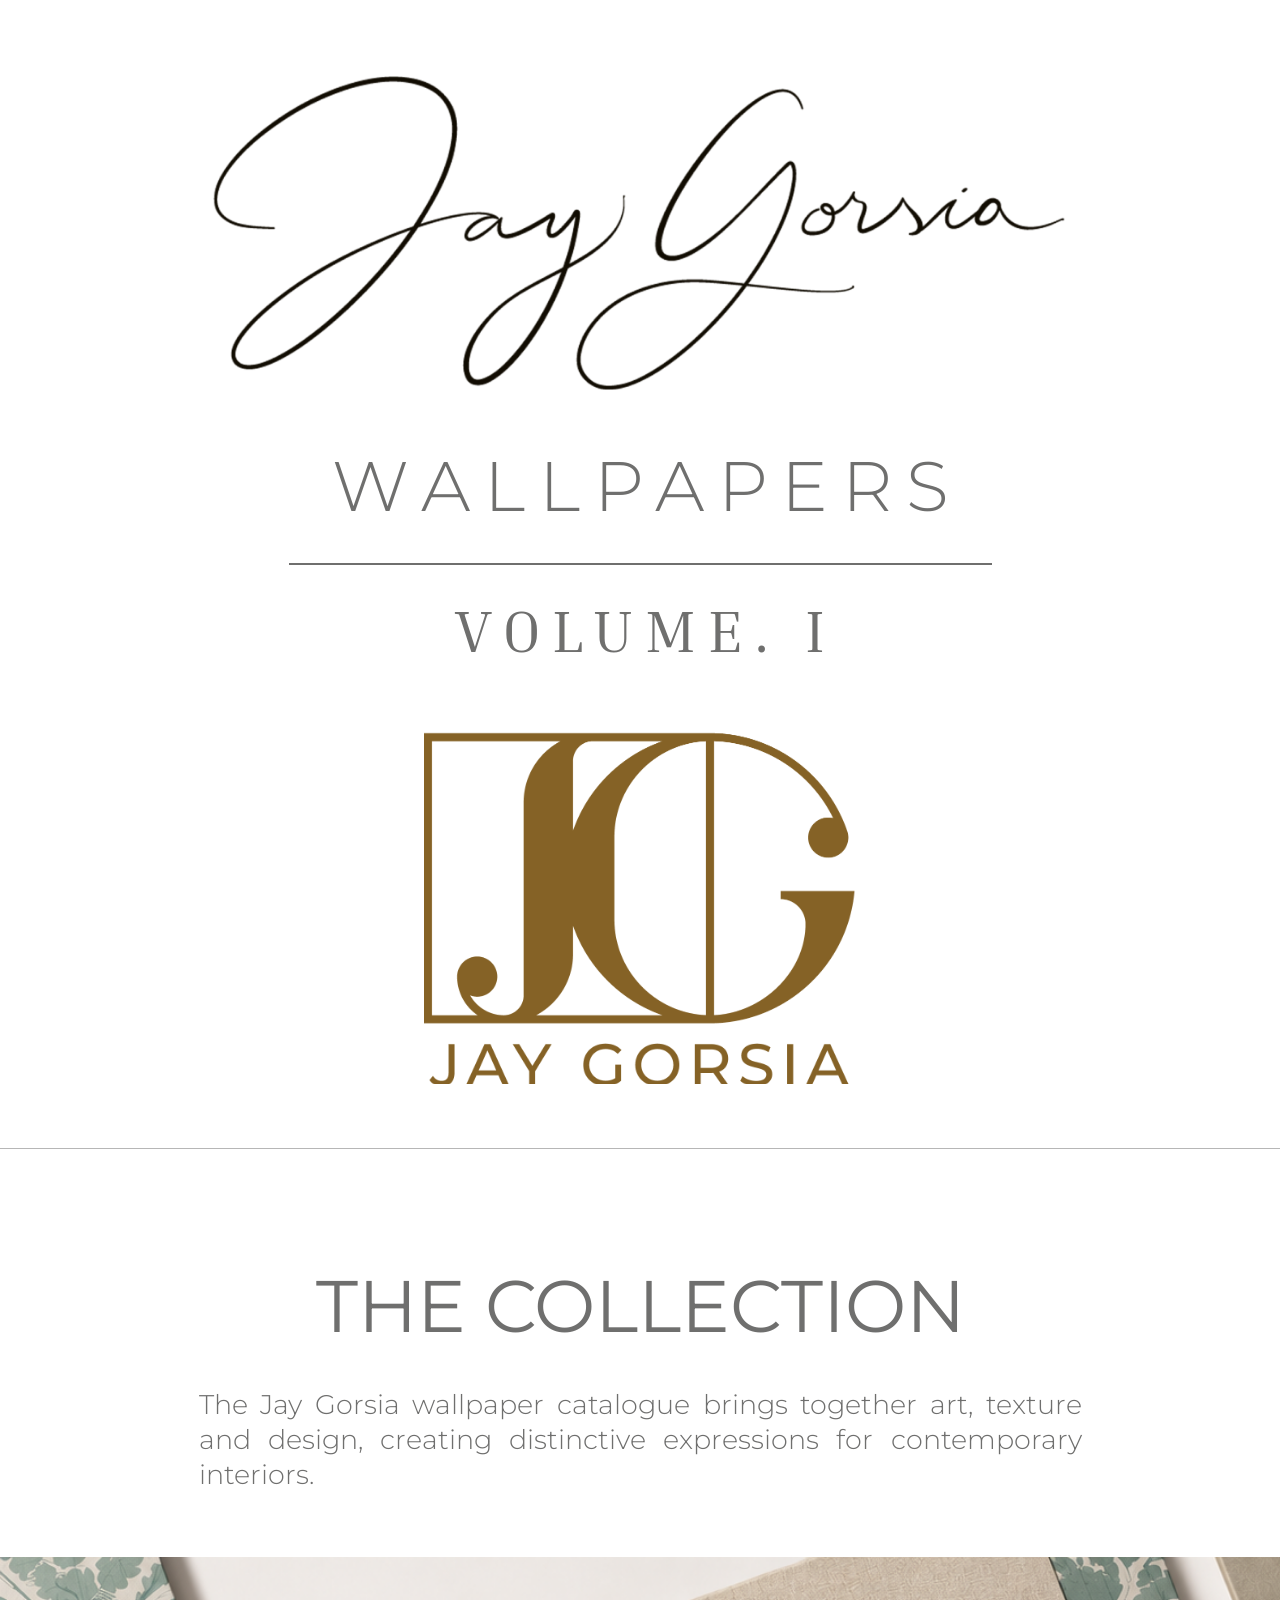
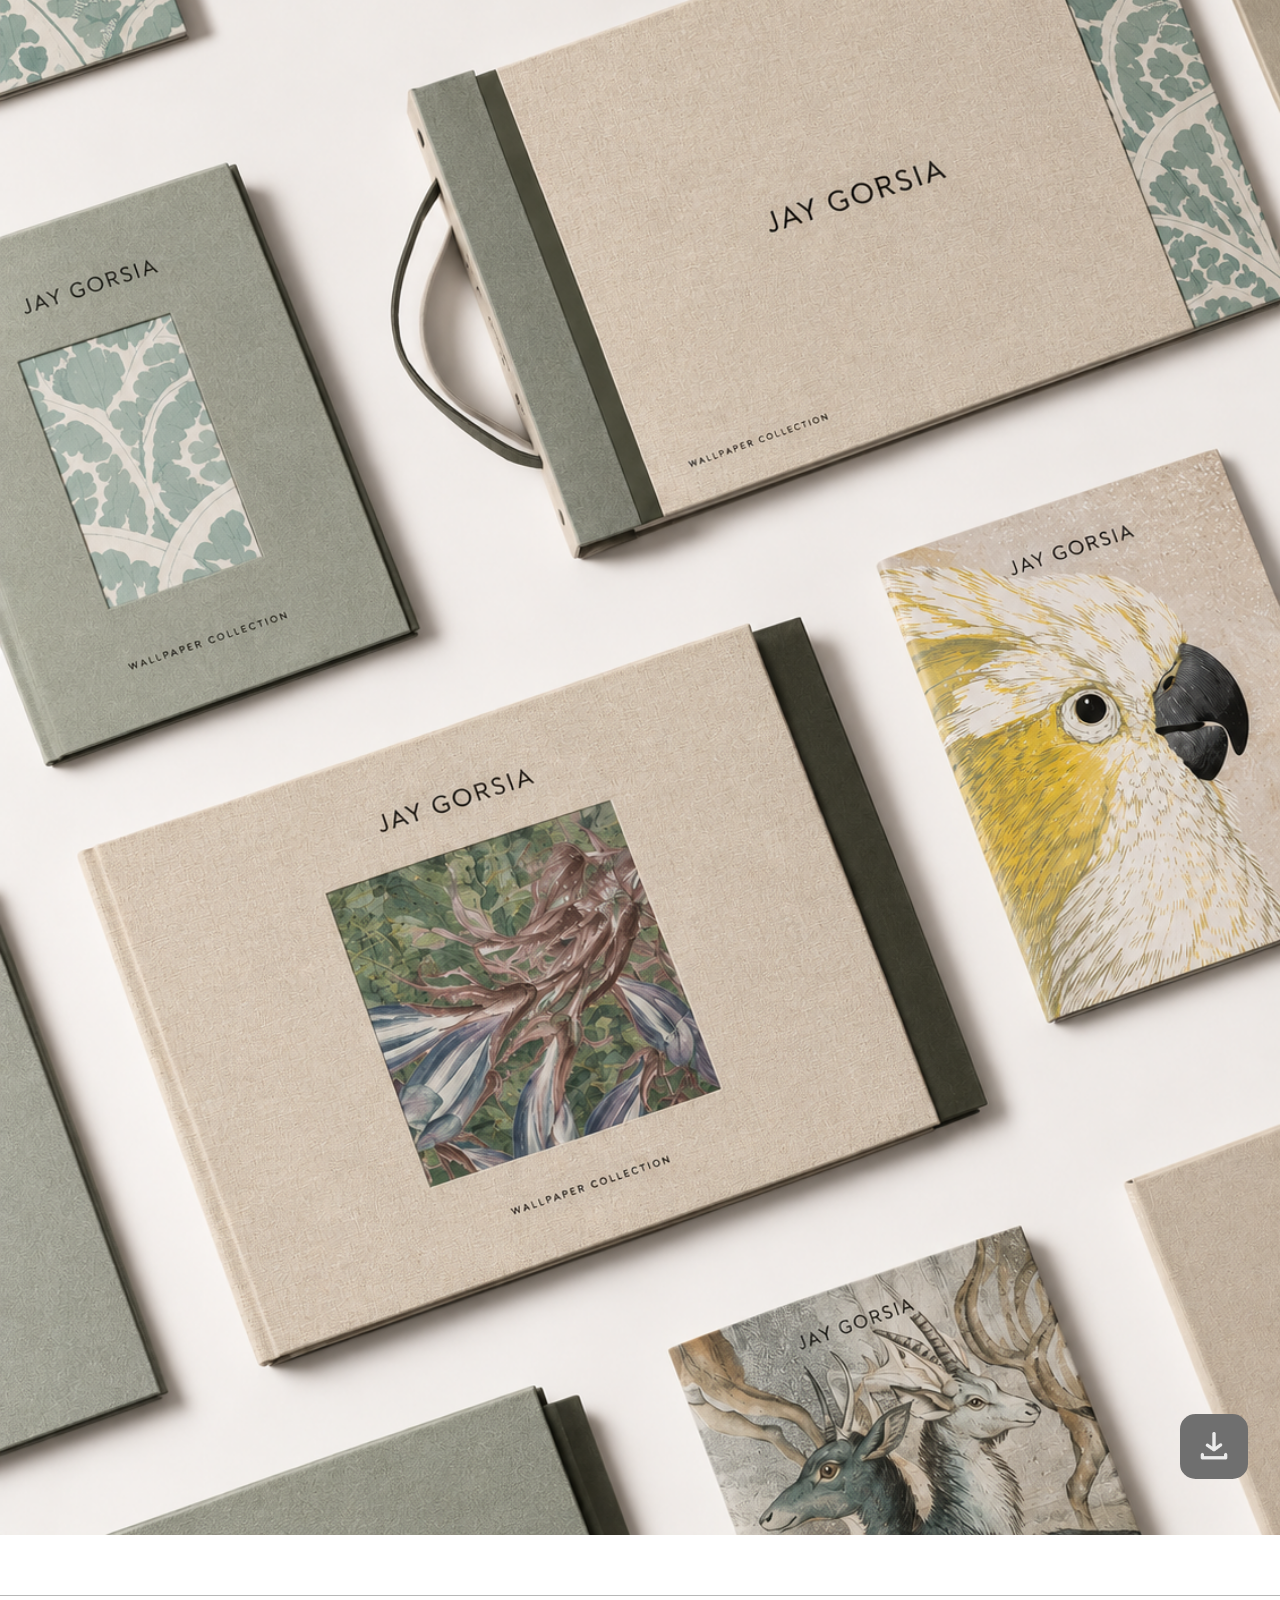
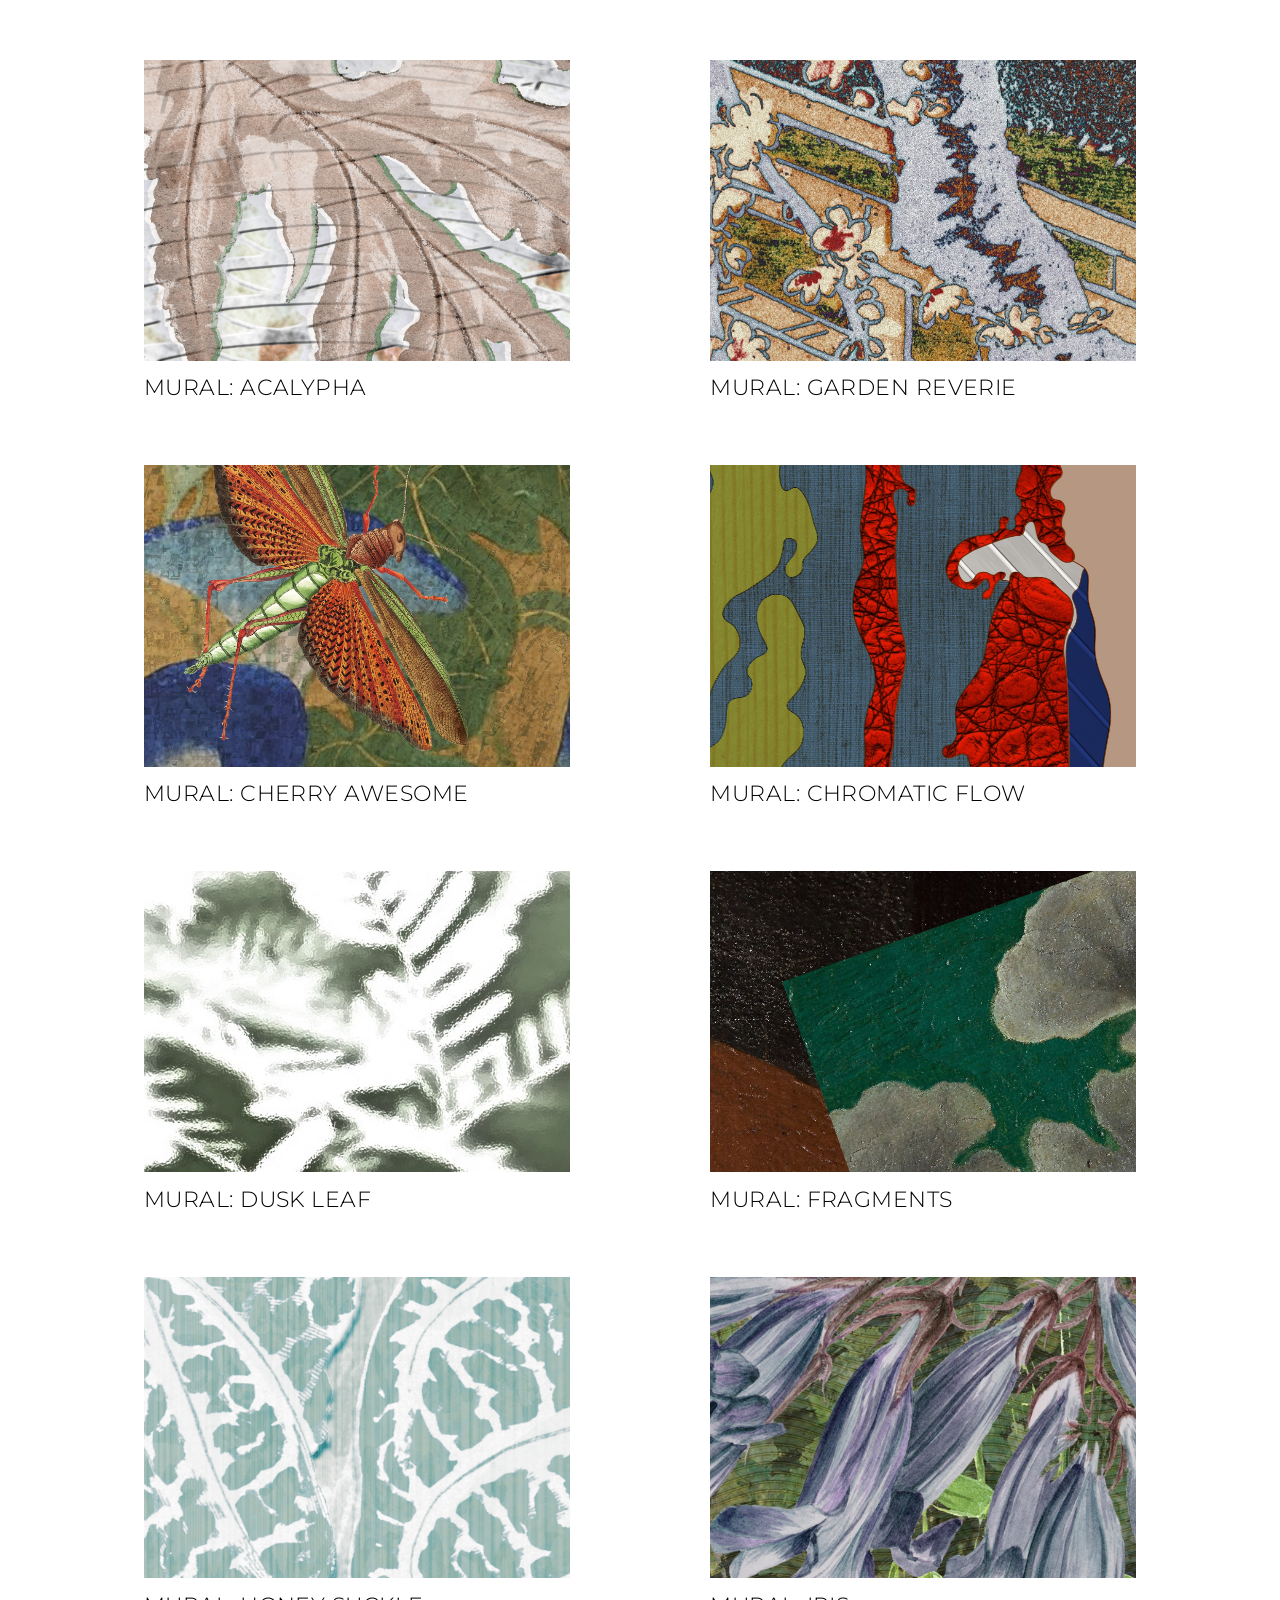
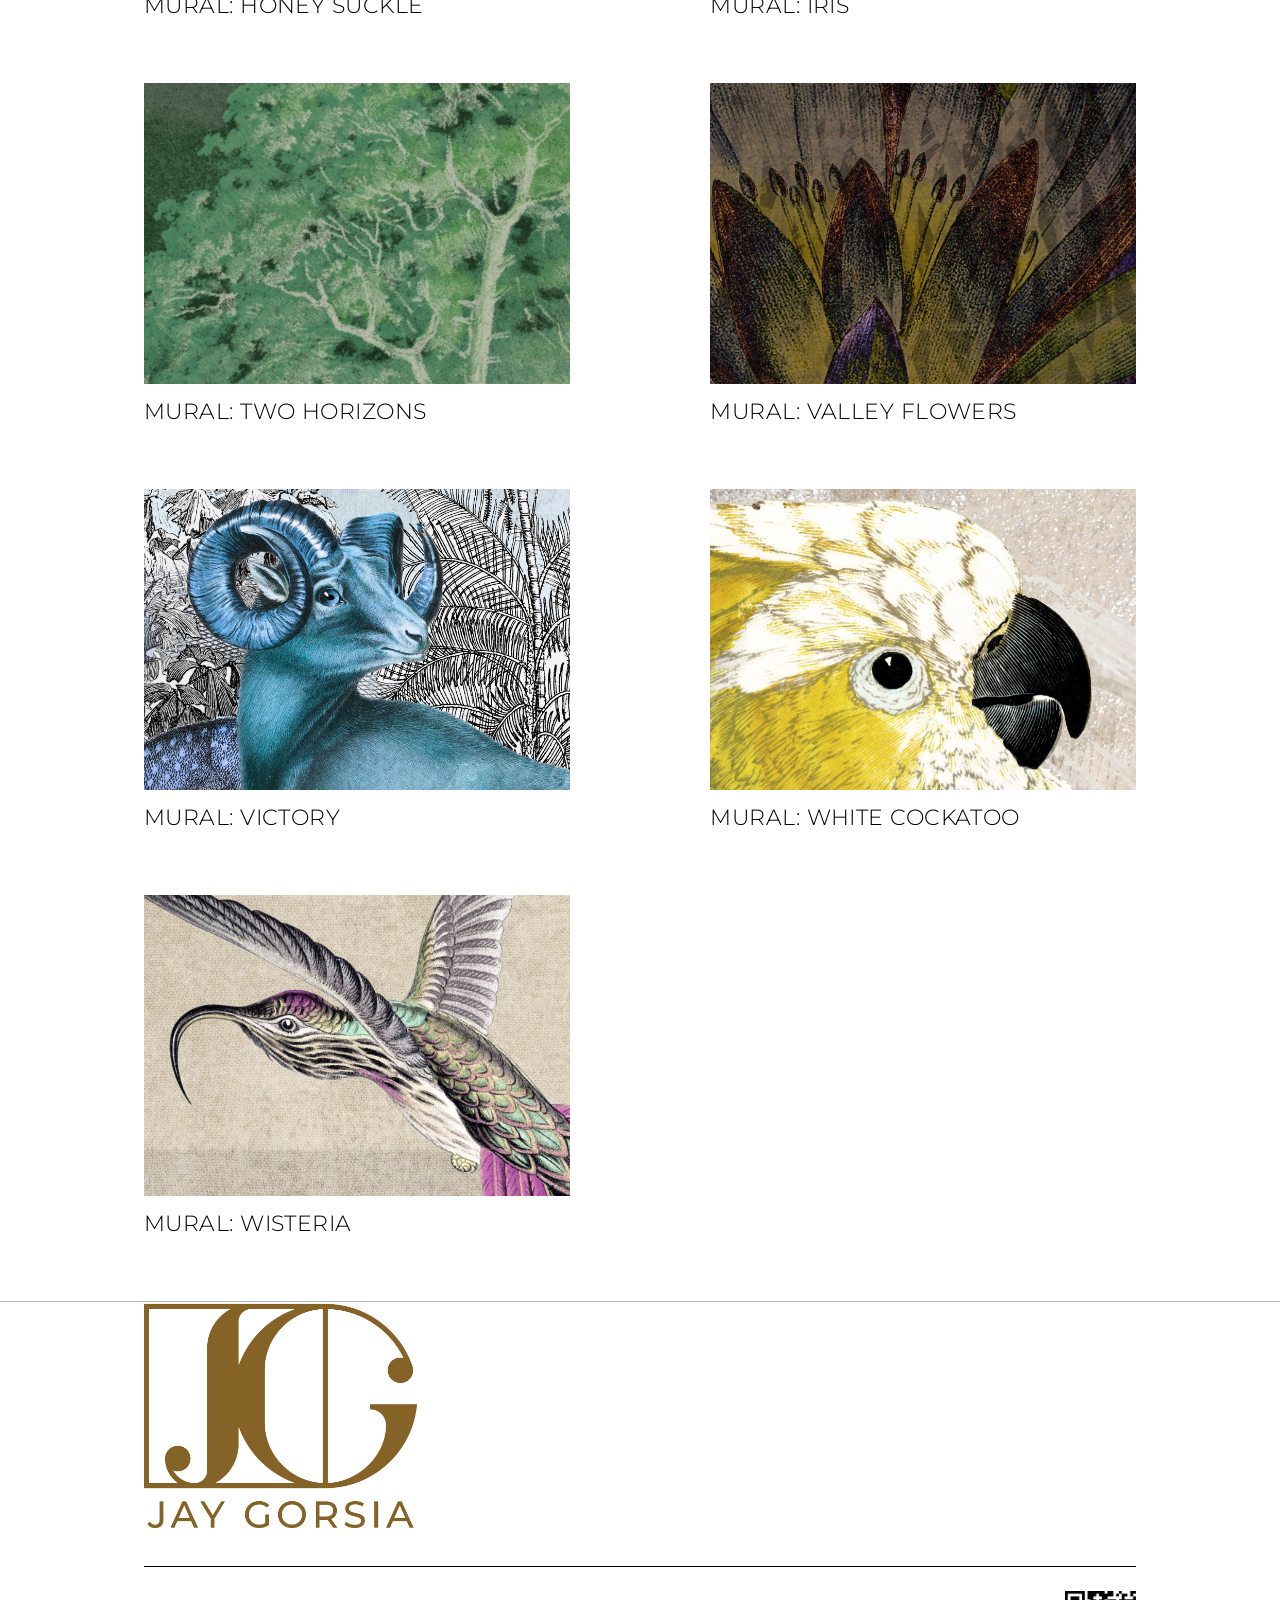
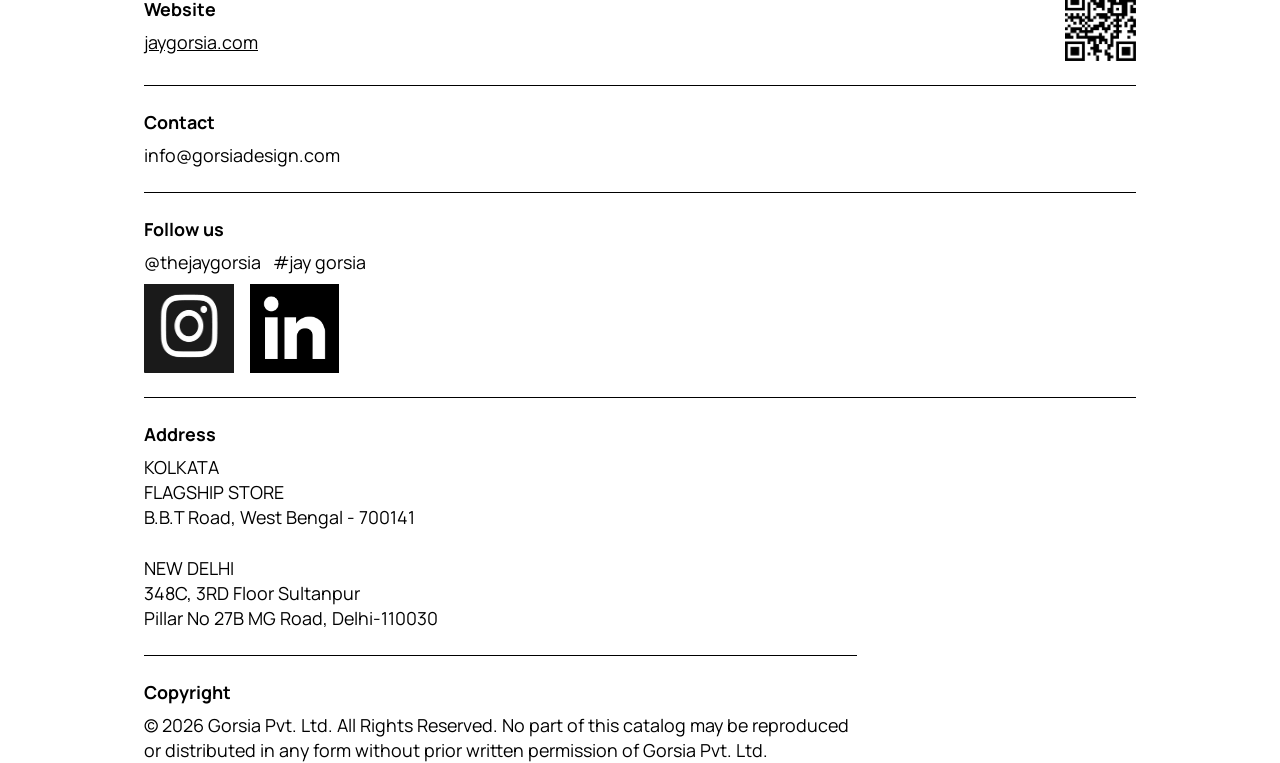
==== commit 71ffeebd: "Update index.html" ====
--- a/index.html
+++ b/index.html
@@ -72,7 +72,7 @@
 <div id="home" class="view on"></div>
 <div id="detail" class="view"></div>
 <script>
-const U=s=>"images/"+s+".png";
+const U=s=>s+".png";
 const A={logo:U("23c9ce2b-892c-46b5-8062-281d87b33903"),mark:U("853ff2c4-60c0-4424-809c-5003fb65309c"),flat:U("87715d01-2c2b-4b07-98b5-e61562e1ed6d"),dl:U("b407b66a-8b2a-4111-a132-93a435c01e8e"),qr:U("06fa7504-af35-4e3b-932e-40bd4d989556"),ig:U("953dd919-89e7-4893-8965-abc6da97ef3d"),li:U("f23d51f9-d864-4594-9c83-29731ed79941"),f3:U("c8859a6d-0928-415c-a86f-0768cb16f5b0")};
 const DESC0="The legend of zerzura tells the story of a fertile oasis in the desert west of the Nile of which its existence was never proven. This mythical scene is brought beautifully to life on a velvet background.";
 const NW="Non - woven textured fabric wallcovering on fabric fluff backing",TX="Textile wallcovering on non-woven backing",P="Panoramic of 8.29 m x 2.99 m = 24.78 m² (326.7\" x 118.1\" = 267.93 sq.ft.)";
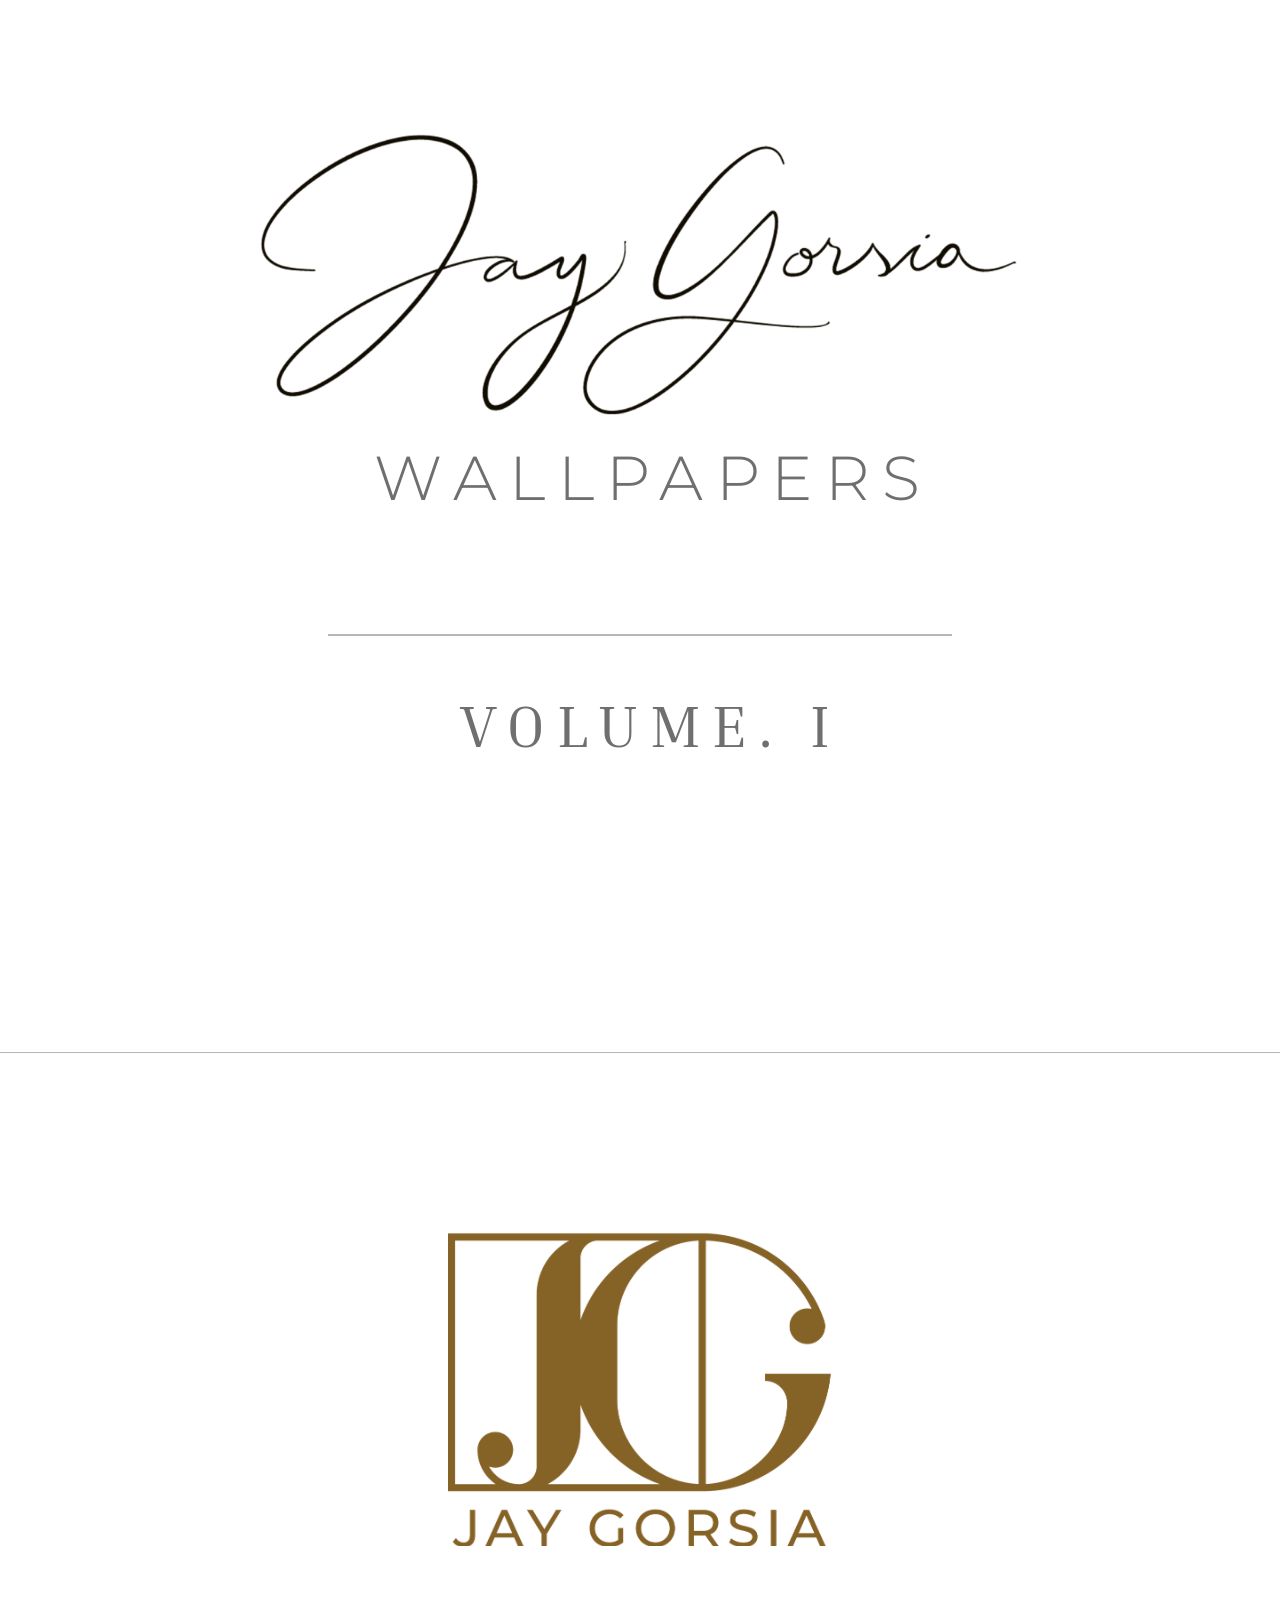
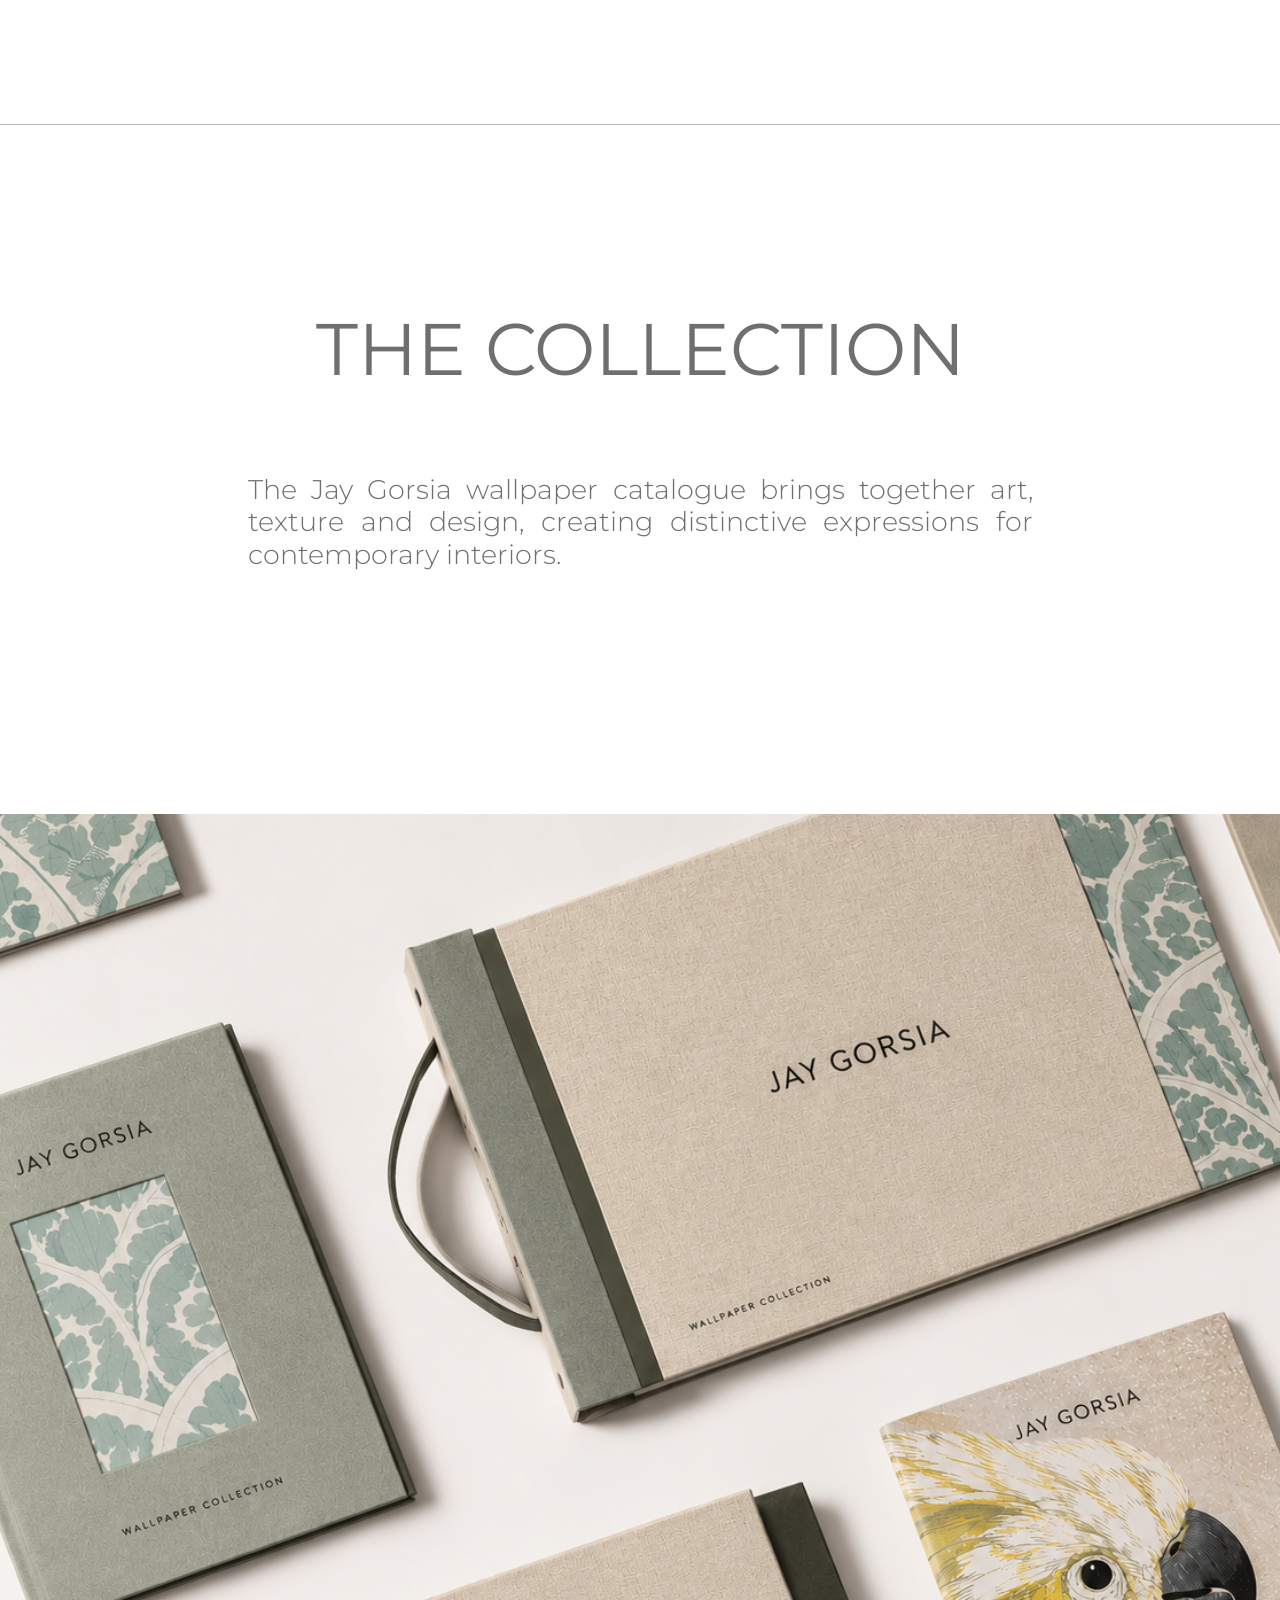
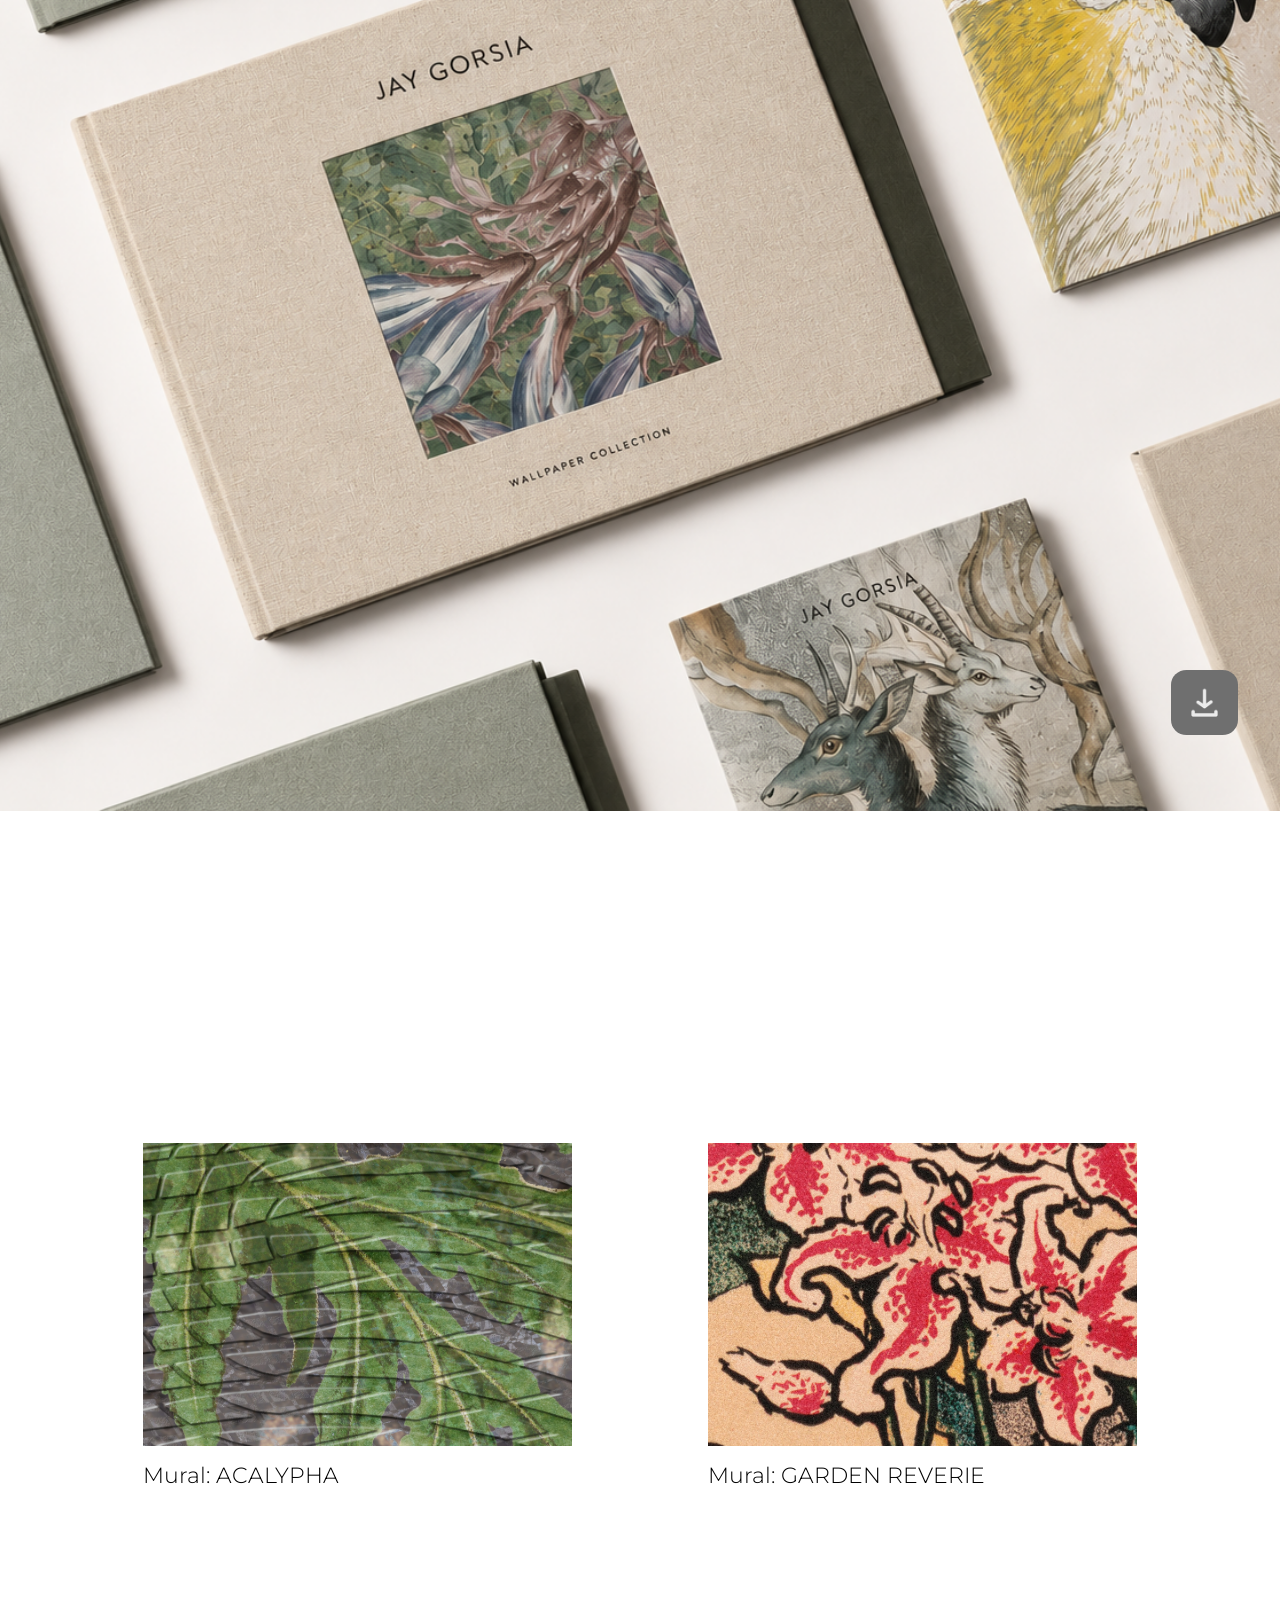
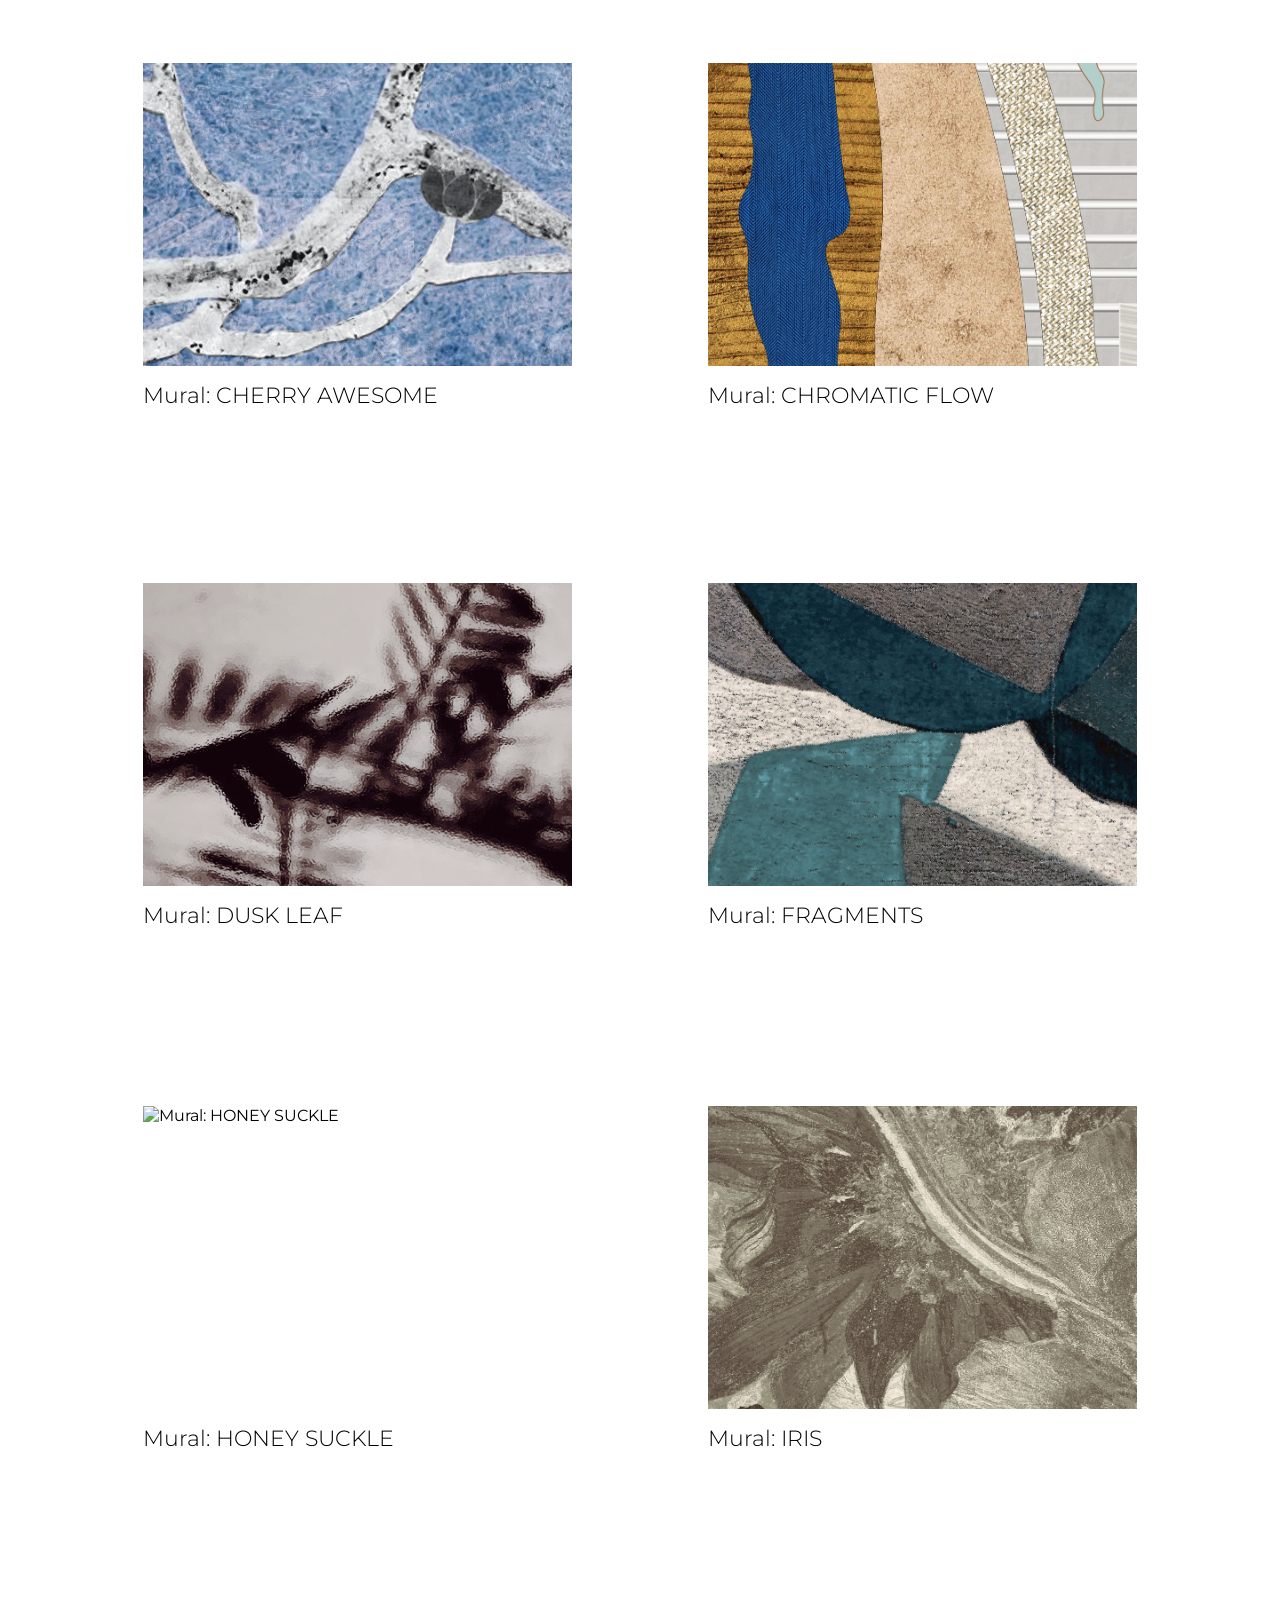
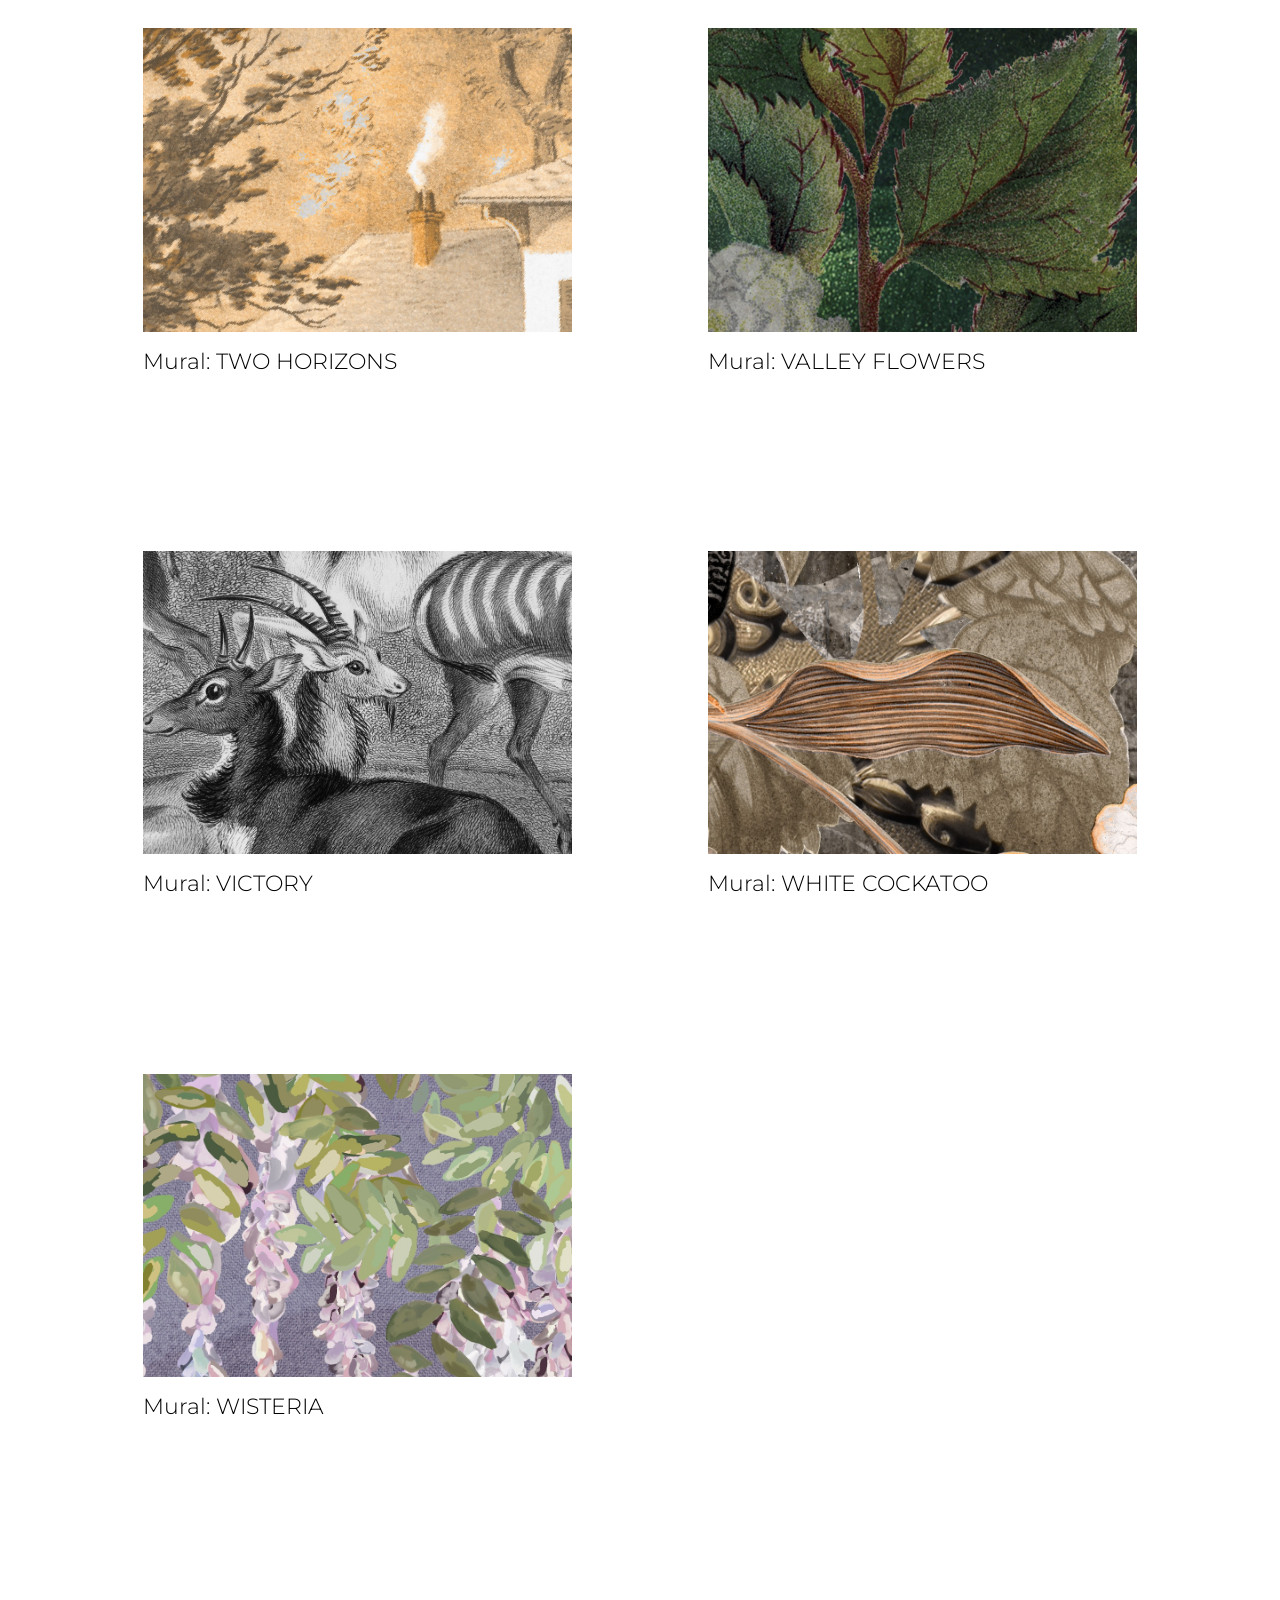
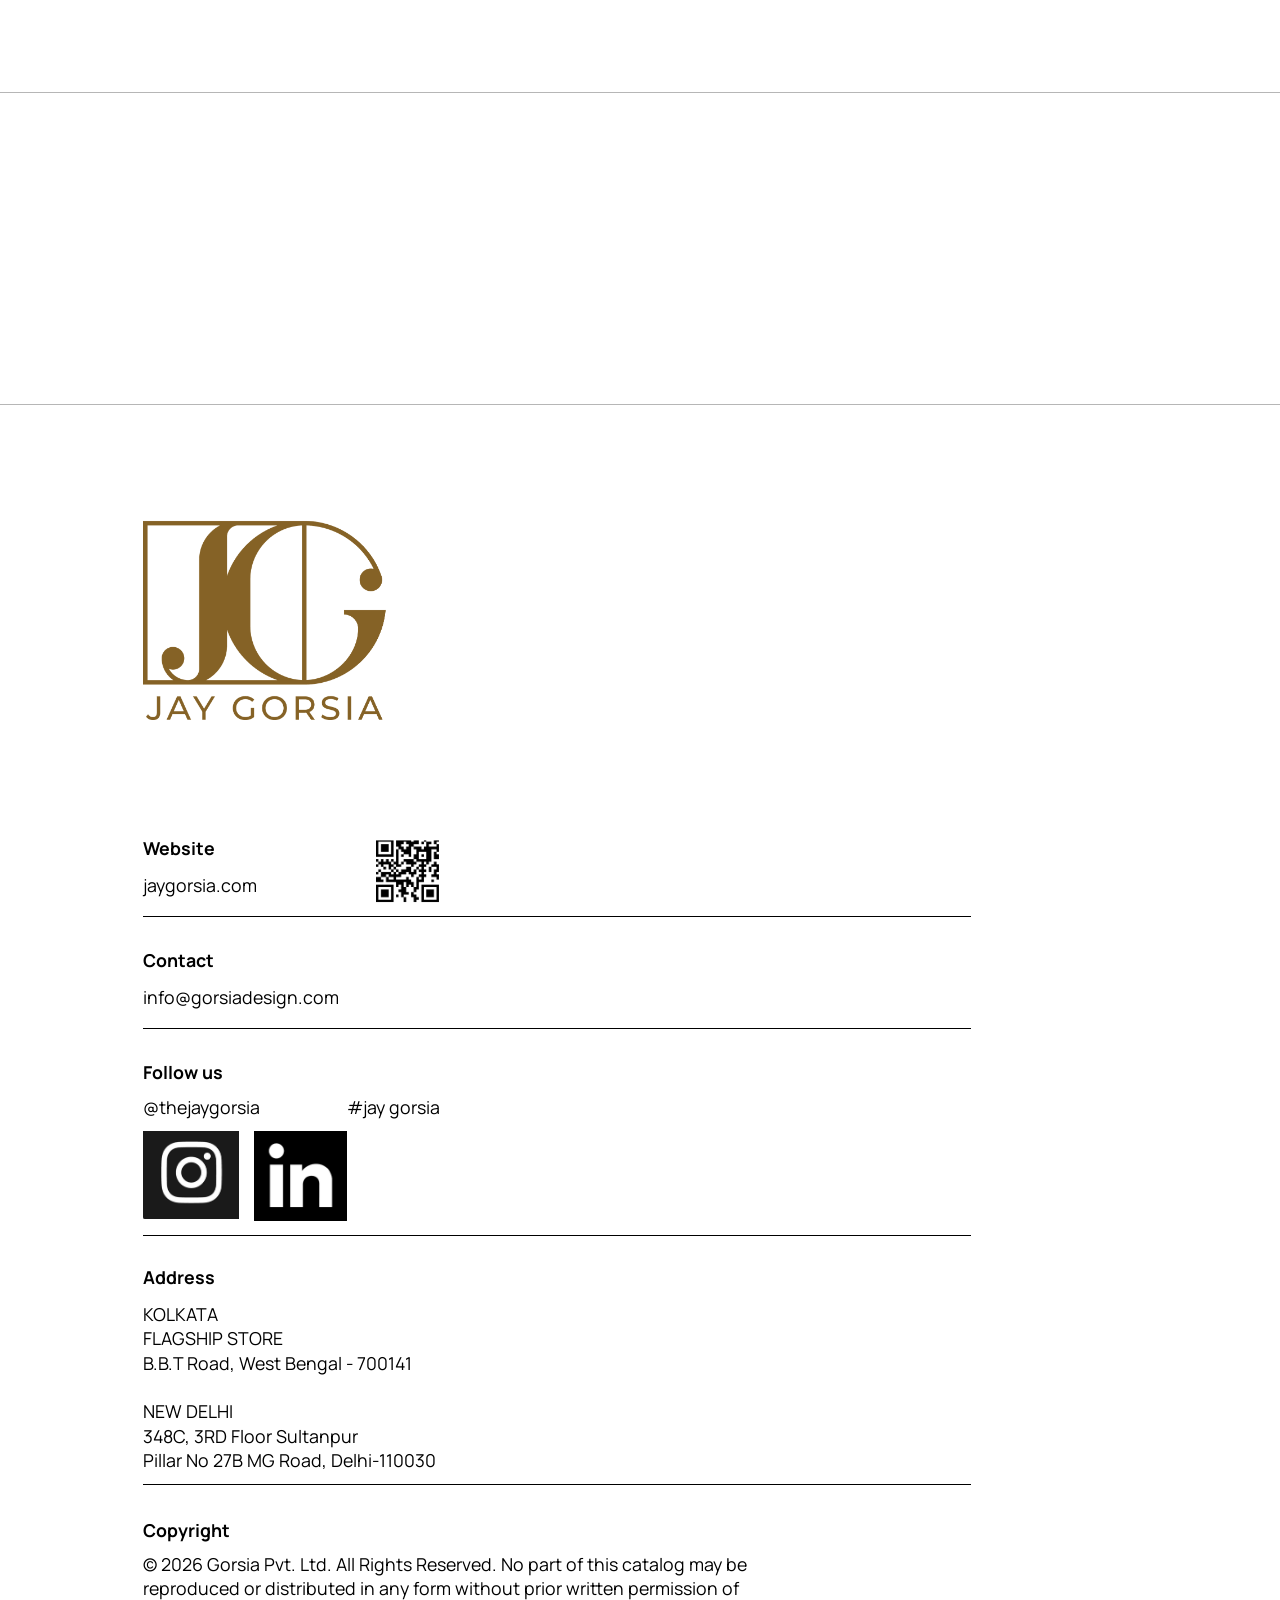
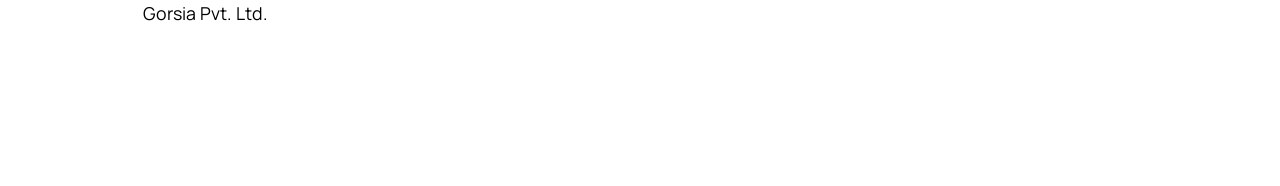
==== commit f3917151: "Rebuild catalog as one static HTML page per Figma frame One page per Page 2 frame of the CATALOG-WAL" ====
--- a/index.html
+++ b/index.html
@@ -3,130 +3,78 @@
 <meta name="viewport" content="width=device-width, initial-scale=1">
 <title>Jay Gorsia – Wallpapers Volume I</title>
 <link href="https://fonts.googleapis.com/css2?family=Inria+Serif&family=Manrope:wght@400;700&family=Montserrat:wght@300;400;500;700&display=swap" rel="stylesheet">
-<style>
-:root{--ink:#6f6f6e;--w:1120px;--pad:clamp(16px,5vw,64px)}
-*{box-sizing:border-box;margin:0;padding:0}
-body{background:#fff;color:#000;font-family:'Montserrat',sans-serif;font-weight:300;-webkit-font-smoothing:antialiased}
-img{display:block;max-width:100%}a{color:inherit}
-.wrap{width:100%;max-width:var(--w);margin:0 auto;padding:0 var(--pad)}
-.crop{position:relative;overflow:hidden}.crop img{position:absolute;max-width:none}
-hr{border:0;border-top:1px solid var(--ink);opacity:.5}
-.view{display:none}.view.on{display:block;animation:dis .15s ease-out}
-@keyframes dis{from{opacity:0}to{opacity:1}}
-/* home */
-.hero{text-align:center;padding-top:clamp(24px,5vw,70px)}
-.hero .logo{width:min(879px,86%);margin:0 auto;aspect-ratio:879/341;object-fit:cover}
-.hero h1{font-weight:300;color:var(--ink);font-size:clamp(28px,6.2vw,70px);letter-spacing:.2em;margin-top:clamp(12px,3vw,40px);padding-left:.2em}
-.hero .vol{width:min(703px,70%);margin:clamp(14px,2.6vw,36px) auto 0;border-top:2px solid var(--ink)}
-.hero h2{font-family:'Inria Serif',serif;font-weight:400;color:var(--ink);font-size:clamp(22px,4.6vw,66px);letter-spacing:.2em;margin-top:clamp(12px,2.4vw,32px);padding-left:.2em}
-.mark{width:min(432px,60%);aspect-ratio:432/355;margin:clamp(24px,5vw,70px) auto}
-.mark img{width:200%;height:263.15%;left:0;top:-162.78%}
-.collection{text-align:center;padding:clamp(24px,5vw,60px) 0}
-.collection h3{font-weight:400;color:var(--ink);font-size:clamp(28px,5.7vw,82px);margin-top:clamp(20px,4vw,56px)}
-.collection p{color:var(--ink);font-size:clamp(15px,2.1vw,30px);line-height:1.3;text-align:justify;max-width:883px;margin:clamp(16px,3vw,40px) auto 0}
-.flat{position:relative;width:min(100%,1457px);margin:clamp(24px,5vw,70px) auto 0}
-.flat>img{width:100%;aspect-ratio:1457/1796;object-fit:cover}
-.dl{position:absolute;right:2.5%;bottom:3.5%;width:clamp(44px,5.3vw,76px);aspect-ratio:76/73;background:#6f6f6f;border-radius:23%;display:grid;place-items:center}
-.dl img{width:58%}
-.murals{display:grid;grid-template-columns:repeat(2,1fr);gap:clamp(28px,5vw,70px) clamp(16px,11vw,154px);padding:clamp(24px,5vw,70px) 0}
-.card{display:block;text-decoration:none;cursor:pointer}
-.ph{aspect-ratio:482/341;width:100%;overflow:hidden;position:relative;background:#eee}
-.ph img{position:absolute;inset:0;width:100%;height:100%;object-fit:cover;opacity:0}.ph img.on{opacity:1}
-.card span{display:block;margin-top:clamp(6px,1vw,14px);font-size:clamp(11px,1.75vw,25px);letter-spacing:.02em;text-transform:uppercase}
-@media(max-width:560px){.murals{grid-template-columns:1fr}}
-/* detail */
-.d-top{padding-top:clamp(20px,4vw,56px);color:var(--ink)}
-.d-top .tag{font-size:clamp(14px,2.4vw,34px);letter-spacing:.14em}
-.d-top .tag small{display:block;font-weight:700;font-size:.62em;letter-spacing:.02em}
-.back{display:inline-block;margin-bottom:12px;font-size:14px;text-decoration:none;cursor:pointer;border-bottom:1px solid}
-.d-top h4{font-weight:400;font-size:clamp(24px,4vw,57px);text-align:center;margin-top:clamp(8px,1.5vw,20px)}
-.d-top h1{font-weight:500;font-size:clamp(34px,6vw,86px);text-align:center;line-height:1.15}
-.d-hero{width:100%;aspect-ratio:1199/770;object-fit:cover;margin-top:clamp(16px,3vw,40px)}
-.d-desc{color:var(--ink);font-weight:400;font-size:clamp(14px,1.5vw,20px);line-height:1.5;max-width:624px;margin:clamp(14px,2vw,28px) 0 clamp(24px,5vw,70px)}
-.sw{display:grid;grid-template-columns:656fr 579fr;gap:clamp(12px,5vw,76px);align-items:start;margin-bottom:clamp(24px,5vw,70px)}
-.sw .l{aspect-ratio:656/1346}.sw .r{aspect-ratio:579/1023}
-.sw p{color:var(--ink);font-weight:400;font-size:clamp(12px,1.4vw,20px);margin:clamp(20px,9vw,130px) 0 clamp(8px,1.5vw,20px)}
-.cw{margin:0 auto clamp(20px,3vw,40px);text-align:center;max-width:965px}
-.cw img{width:100%;aspect-ratio:965/322;object-fit:cover}
-.cw p,.chips span{color:var(--ink);font-weight:400;font-size:clamp(12px,1.4vw,20px);margin-top:10px}
-.chips{display:flex;flex-wrap:wrap;gap:10px 28px;margin:0 0 clamp(24px,5vw,60px)}
-.diag{container-type:inline-size;position:relative;width:100%;max-width:1231px;margin:clamp(20px,4vw,50px) auto;aspect-ratio:1231/715}
-.diag .t{position:absolute;left:0;right:0;top:0;text-align:center;font-weight:400;font-size:max(9px,1.6cqw)}
-.diag .im{position:absolute;left:0;top:8%;width:100%;height:90.4%;overflow:hidden}
-.diag .im img{position:absolute;left:50%;top:50%;max-width:none}
-.diag b{position:absolute;background:#fff;color:#000;font-weight:400;display:grid;place-items:center;font-size:max(7px,1cqw);text-align:center}
-.spec{background:#000;color:#fff;margin-top:clamp(24px,4vw,60px);padding:clamp(24px,5vw,70px) 0}
-.spec img.bk{width:100%;max-width:1289px;margin:0 auto clamp(20px,4vw,50px);aspect-ratio:1289/921;object-fit:cover}
-.spec dl{display:grid;grid-template-columns:minmax(110px,344px) 1fr;gap:clamp(12px,2.6vw,36px) 16px;font-weight:400;font-size:clamp(14px,2.1vw,30px);line-height:1.25}
-footer{padding:clamp(24px,5vw,70px) 0 clamp(24px,4vw,50px);font-family:'Manrope',sans-serif;font-weight:400;font-size:clamp(14px,1.4vw,20px);line-height:1.4}
-footer b{font-weight:700;display:block;margin-bottom:8px}
-.f-logo{width:min(274px,50%);aspect-ratio:274/226}
-.f-logo img{width:200.2%;height:262.43%;left:-.1%;top:-162.43%}
-.f-row{display:flex;justify-content:space-between;align-items:center;gap:16px;padding:clamp(14px,2vw,24px) 0;border-top:1px solid #000}
-.f-row.first{margin-top:clamp(20px,3vw,40px)}
-.qr{width:71px;height:70px;transform:scaleY(-1)}
-.social{display:flex;gap:16px;margin-top:8px}.social .crop{width:clamp(54px,7vw,104px);aspect-ratio:1}
-.in img{width:189.29%;height:193.69%;left:-44.64%;top:-48.01%}.ig img{width:503.97%;height:372.35%;left:-46.86%;top:-50.65%}
-.copy{border-top:1px solid #000;padding-top:clamp(14px,2vw,24px);max-width:713px}
-</style></head><body>
-<div id="home" class="view on"></div>
-<div id="detail" class="view"></div>
+<link rel="stylesheet" href="assets/style.css">
+</head><body>
+<main class="page" data-figma="420:1350" style="aspect-ratio:1440/11009">
+<div class="i" style="left:19.4444%;top:1.2717%;width:61.0417%;height:3.0975%"><img alt="" loading="lazy" class="f" src="images/23c9ce2b-892c-46b5-8062-281d87b33903.webp"></div>
+<div class="t c" style="left:28.2639%;top:4.4782%;width:43.4722%;--fs:70;line-height:1.3;font-weight:300;letter-spacing:calc(14*100cqw/1440);padding-left:calc(14*100cqw/1440)">WALLPAPERS</div>
+<div class="hr t2" style="left:25.5903%;top:6.4765%;width:48.8194%;height:0%"></div>
+<div class="t c" style="left:35%;top:7.1487%;width:29.9306%;--fs:66;line-height:0.8788;font-family:'Inria Serif',serif;letter-spacing:calc(13.2*100cqw/1440);padding-left:calc(13.2*100cqw/1440)">VOLUME. I</div>
+<div class="i" style="left:35%;top:12.5715%;width:30%;height:3.2246%"><img alt="" loading="lazy" style="width:200%;height:263.15%;left:0%;top:-162.78%" src="images/853ff2c4-60c0-4424-809c-5003fb65309c.webp"></div>
+<div class="hr g" style="left:0%;top:10.7458%;width:100%;height:0%"></div>
+<div class="hr g" style="left:0%;top:17.6219%;width:100%;height:0%"></div>
+<div class="t c" style="left:24.6528%;top:19.4659%;width:50.6944%;--fs:82;line-height:1.2195">THE COLLECTION</div>
+<div class="t w" style="left:19.375%;top:21.1918%;width:61.3194%;--fs:30;line-height:1.22;font-weight:300;text-align:justify">The Jay Gorsia wallpaper catalogue brings together art, texture and design, creating distinctive expressions for contemporary interiors.</div>
+<div class="i" style="left:-0.5556%;top:24.6707%;width:101.1806%;height:16.3139%"><img alt="" loading="lazy" class="f" src="images/87715d01-2c2b-4b07-98b5-e61562e1ed6d.webp"></div>
+<a class="dl" href="https://drive.google.com/uc?export=download&amp;id=1QWa1HfoddN3hFXdn2LcQixtYmQaz7sWo" target="_blank" rel="noopener" aria-label="Download catalogue" style="left:91.4583%;top:39.5495%;width:5.2778%;height:0.6631%"><img alt="" src="images/b407b66a-8b2a-4111-a132-93a435c01e8e.webp"></a>
+<a class="i card n" href="acalypha.html" style="left:11.1806%;top:44.3819%;width:33.4722%;height:3.0975%"><img alt="Mural: ACALYPHA" loading="lazy" class="on f" src="images/cfe7c189-5270-4c93-b848-9a09ae7465a5.webp"><img alt="Mural: ACALYPHA" loading="lazy" class=" f" src="images/1df79ac5-fc1e-413b-85e4-016306f96045.webp"><img alt="Mural: ACALYPHA" loading="lazy" class=" f" src="images/ac096f0c-2b6f-4200-b04c-07e3a1f7e63f.webp"><img alt="Mural: ACALYPHA" loading="lazy" class=" f" src="images/5efbd76c-5779-416f-87dc-836120c9e56c.webp"></a>
+<a class="t k cap" href="acalypha.html" style="left:11.1806%;top:47.6428%;width:27.7778%;height:0.2725%;--fs:25;font-weight:300;line-height:1.2">Mural: ACALYPHA</a>
+<a class="i card n" href="garden-reverie.html" style="left:55.3472%;top:44.3819%;width:33.4722%;height:3.0975%"><img alt="Mural: GARDEN REVERIE" loading="lazy" class="on f" src="images/7a3cf456-91f6-4056-a3ab-d70873ea2ec3.webp"><img alt="Mural: GARDEN REVERIE" loading="lazy" class=" f" src="images/d2fbe34b-9eb2-4ce7-a45f-ae784b051e21.webp"><img alt="Mural: GARDEN REVERIE" loading="lazy" class=" f" src="images/0db04ead-8ddb-4a66-8733-a4a84fda5cee.webp"><img alt="Mural: GARDEN REVERIE" loading="lazy" class=" f" src="images/149c5cf3-d345-45b5-915f-3c451a5399be.webp"><img alt="Mural: GARDEN REVERIE" loading="lazy" class=" f" src="images/1fd52c4d-d332-42a4-ab4d-0cd2121f549f.webp"></a>
+<a class="t k cap" href="garden-reverie.html" style="left:55.3472%;top:47.6428%;width:27.7778%;height:0.2725%;--fs:25;font-weight:300;line-height:1.2">Mural: GARDEN REVERIE</a>
+<a class="i card n" href="cherry-awesome.html" style="left:11.1806%;top:49.6957%;width:33.4722%;height:3.0975%"><img alt="Mural: CHERRY AWESOME" loading="lazy" class="on f" src="images/ce2f4a40-c9f8-4f60-8ba8-ca0360d97f30.webp"><img alt="Mural: CHERRY AWESOME" loading="lazy" class=" f" src="images/home-cherry-awesome-3.webp"><img alt="Mural: CHERRY AWESOME" loading="lazy" class=" f" src="images/home-cherry-awesome-2.webp"><img alt="Mural: CHERRY AWESOME" loading="lazy" class=" f" src="images/home-cherry-awesome-4.webp"><img alt="Mural: CHERRY AWESOME" loading="lazy" class=" f" src="images/home-cherry-awesome-5.webp"></a>
+<a class="t k cap" href="cherry-awesome.html" style="left:11.1806%;top:52.9567%;width:27.7778%;height:0.2725%;--fs:25;font-weight:300;line-height:1.2">Mural: CHERRY AWESOME</a>
+<a class="i card n" href="chromatic-flow.html" style="left:55.3472%;top:49.6957%;width:33.4722%;height:3.0975%"><img alt="Mural: CHROMATIC FLOW" loading="lazy" class="on f" src="images/4635f3d6-a781-486b-8575-b647929ec094.webp"><img alt="Mural: CHROMATIC FLOW" loading="lazy" class=" f" src="images/home-chromatic-flow-3.webp"><img alt="Mural: CHROMATIC FLOW" loading="lazy" class=" f" src="images/home-chromatic-flow-2.webp"><img alt="Mural: CHROMATIC FLOW" loading="lazy" class=" f" src="images/home-chromatic-flow-4.webp"><img alt="Mural: CHROMATIC FLOW" loading="lazy" class="" style="width:100%;height:199.92%;left:0%;top:0.06%" src="images/home-chromatic-flow-5.webp"></a>
+<a class="t k cap" href="chromatic-flow.html" style="left:55.3472%;top:52.9567%;width:27.7778%;height:0.2725%;--fs:25;font-weight:300;line-height:1.2">Mural: CHROMATIC FLOW</a>
+<a class="i card n" href="dusk-leaf.html" style="left:11.1806%;top:55.0095%;width:33.4722%;height:3.0975%"><img alt="Mural: DUSK LEAF" loading="lazy" class="on f" src="images/5eac0f0f-a72e-4e60-b4d9-a7c19cb975c4.webp"><img alt="Mural: DUSK LEAF" loading="lazy" class=" f" src="images/home-dusk-leaf-2.webp"><img alt="Mural: DUSK LEAF" loading="lazy" class=" f" src="images/home-dusk-leaf-3.webp"><img alt="Mural: DUSK LEAF" loading="lazy" class=" f" src="images/home-dusk-leaf-4.webp"><img alt="Mural: DUSK LEAF" loading="lazy" class="" style="width:100%;height:199.92%;left:0%;top:0.06%" src="images/home-dusk-leaf-5.webp"></a>
+<a class="t k cap" href="dusk-leaf.html" style="left:11.1806%;top:58.2705%;width:27.7778%;height:0.2725%;--fs:25;font-weight:300;line-height:1.2">Mural: DUSK LEAF</a>
+<a class="i card n" href="fragments.html" style="left:55.3472%;top:55.0095%;width:33.4722%;height:3.0975%"><img alt="Mural: FRAGMENTS" loading="lazy" class="on f" src="images/c4ae5858-0493-4a80-a9a3-08d4b322aaba.webp"><img alt="Mural: FRAGMENTS" loading="lazy" class=" f" src="images/home-fragments-3.webp"><img alt="Mural: FRAGMENTS" loading="lazy" class=" f" src="images/home-fragments-2.webp"><img alt="Mural: FRAGMENTS" loading="lazy" class=" f" src="images/home-fragments-4.webp"><img alt="Mural: FRAGMENTS" loading="lazy" class="" style="width:100%;height:199.92%;left:0%;top:0.06%" src="images/home-fragments-5.webp"></a>
+<a class="t k cap" href="fragments.html" style="left:55.3472%;top:58.2705%;width:27.7778%;height:0.2725%;--fs:25;font-weight:300;line-height:1.2">Mural: FRAGMENTS</a>
+<a class="i card n" href="honey-suckle.html" style="left:11.1806%;top:60.3506%;width:33.4722%;height:3.0975%"><img alt="Mural: HONEY SUCKLE" loading="lazy" class="on f" src="images/315202d8-008a-469a-9e88-7138e0352b56.webp"><img alt="Mural: HONEY SUCKLE" loading="lazy" class=" f" src="images/home-honey-suckle-3.webp"><img alt="Mural: HONEY SUCKLE" loading="lazy" class=" f" src="images/home-honey-suckle-2.webp"><img alt="Mural: HONEY SUCKLE" loading="lazy" class=" f" src="images/home-honey-suckle-4.webp"></a>
+<a class="t k cap" href="honey-suckle.html" style="left:11.1806%;top:63.6116%;width:27.7778%;height:0.2725%;--fs:25;font-weight:300;line-height:1.2">Mural: HONEY SUCKLE</a>
+<a class="i card n" href="iris.html" style="left:55.3472%;top:60.3506%;width:33.4722%;height:3.0975%"><img alt="Mural: IRIS" loading="lazy" class="on" style="width:100%;height:199.92%;left:0%;top:-69.55%" src="images/a4b55997-7ce8-484b-819f-259c1f8b2a31.webp"><img alt="Mural: IRIS" loading="lazy" class=" f" src="images/home-iris-2.webp"><img alt="Mural: IRIS" loading="lazy" class=" f" src="images/home-iris-3.webp"><img alt="Mural: IRIS" loading="lazy" class=" f" src="images/home-iris-4.webp"><img alt="Mural: IRIS" loading="lazy" class="" style="width:100%;height:199.92%;left:0%;top:0.06%" src="images/home-iris-5.webp"></a>
+<a class="t k cap" href="iris.html" style="left:55.3472%;top:63.6116%;width:27.7778%;height:0.2725%;--fs:25;font-weight:300;line-height:1.2">Mural: IRIS</a>
+<a class="i card n" href="two-horizons.html" style="left:11.1806%;top:65.6917%;width:33.4722%;height:3.0975%"><img alt="Mural: TWO HORIZONS" loading="lazy" class="on f" src="images/062d09b5-dde5-4e31-bc39-70dbf01bbb7e.webp"><img alt="Mural: TWO HORIZONS" loading="lazy" class=" f" src="images/home-two-horizons-3.webp"><img alt="Mural: TWO HORIZONS" loading="lazy" class=" f" src="images/home-two-horizons-2.webp"><img alt="Mural: TWO HORIZONS" loading="lazy" class=" f" src="images/home-two-horizons-4.webp"><img alt="Mural: TWO HORIZONS" loading="lazy" class="" style="width:100%;height:199.92%;left:0%;top:0.06%" src="images/home-two-horizons-5.webp"></a>
+<a class="t k cap" href="two-horizons.html" style="left:11.1806%;top:68.9527%;width:27.7778%;height:0.2725%;--fs:25;font-weight:300;line-height:1.2">Mural: TWO HORIZONS</a>
+<a class="i card n" href="valley-flowers.html" style="left:55.3472%;top:65.6917%;width:33.4722%;height:3.0975%"><img alt="Mural: VALLEY FLOWERS" loading="lazy" class="on" style="width:100%;height:199.92%;left:0%;top:-0.04%" src="images/6341e89f-7ff2-465a-861e-50ff03874382.webp"><img alt="Mural: VALLEY FLOWERS" loading="lazy" class=" f" src="images/home-valley-flowers-3.webp"><img alt="Mural: VALLEY FLOWERS" loading="lazy" class=" f" src="images/home-valley-flowers-2.webp"><img alt="Mural: VALLEY FLOWERS" loading="lazy" class=" f" src="images/home-valley-flowers-4.webp"><img alt="Mural: VALLEY FLOWERS" loading="lazy" class="" style="width:100%;height:199.92%;left:0%;top:0.06%" src="images/home-valley-flowers-5.webp"></a>
+<a class="t k cap" href="valley-flowers.html" style="left:55.3472%;top:68.9527%;width:27.7778%;height:0.2725%;--fs:25;font-weight:300;line-height:1.2">Mural: VALLEY FLOWERS</a>
+<a class="i card n" href="victory.html" style="left:11.1806%;top:71.0328%;width:33.4722%;height:3.0975%"><img alt="Mural: VICTORY" loading="lazy" class="on f" src="images/60eceaf9-be27-4118-9b6e-b3d3b4727620.webp"><img alt="Mural: VICTORY" loading="lazy" class=" f" src="images/home-victory-3.webp"><img alt="Mural: VICTORY" loading="lazy" class=" f" src="images/home-victory-2.webp"><img alt="Mural: VICTORY" loading="lazy" class=" f" src="images/home-victory-4.webp"></a>
+<a class="t k cap" href="victory.html" style="left:11.1806%;top:74.2938%;width:27.7778%;height:0.2725%;--fs:25;font-weight:300;line-height:1.2">Mural: VICTORY</a>
+<a class="i card n" href="white-cockatoo.html" style="left:55.3472%;top:71.0328%;width:33.4722%;height:3.0975%"><img alt="Mural: WHITE COCKATOO" loading="lazy" class="on f" src="images/324b3809-241f-411a-a2da-e6f34ddf2330.webp"><img alt="Mural: WHITE COCKATOO" loading="lazy" class=" f" src="images/home-white-cockatoo-3.webp"><img alt="Mural: WHITE COCKATOO" loading="lazy" class=" f" src="images/home-white-cockatoo-2.webp"><img alt="Mural: WHITE COCKATOO" loading="lazy" class=" f" src="images/home-white-cockatoo-4.webp"><img alt="Mural: WHITE COCKATOO" loading="lazy" class=" f" src="images/home-white-cockatoo-5.webp"></a>
+<a class="t k cap" href="white-cockatoo.html" style="left:55.3472%;top:74.2938%;width:27.7778%;height:0.2725%;--fs:25;font-weight:300;line-height:1.2">Mural: WHITE COCKATOO</a>
+<a class="i card n" href="wisteria.html" style="left:11.1806%;top:76.3739%;width:33.4722%;height:3.0975%"><img alt="Mural: WISTERIA" loading="lazy" class="on f" src="images/e46f74dc-594f-4e1a-8f4c-22fc22f63abe.webp"><img alt="Mural: WISTERIA" loading="lazy" class="" style="width:100%;height:199.92%;left:0%;top:-86.28%" src="images/home-wisteria-3.webp"><img alt="Mural: WISTERIA" loading="lazy" class=" f" src="images/home-wisteria-2.webp"><img alt="Mural: WISTERIA" loading="lazy" class=" f" src="images/home-wisteria-4.webp"><img alt="Mural: WISTERIA" loading="lazy" class=" f" src="images/home-wisteria-5.webp"></a>
+<a class="t k cap" href="wisteria.html" style="left:11.1806%;top:79.6348%;width:27.7778%;height:0.2725%;--fs:25;font-weight:300;line-height:1.2">Mural: WISTERIA</a>
+<div class="hr g" style="left:0%;top:82.6869%;width:100%;height:0%"></div>
+<div class="hr g" style="left:0%;top:85.8843%;width:100%;height:0%"></div>
+<div class="i" style="left:11.1806%;top:87.056%;width:19.0278%;height:2.0529%"><img alt="" loading="lazy" style="width:200.2%;height:262.43%;left:-0.1%;top:-162.43%" src="images/853ff2c4-60c0-4424-809c-5003fb65309c.webp"></div>
+<div class="i n" style="left:29.375%;top:90.3352%;width:4.9306%;height:0.6358%;transform:scaleY(-1)"><img alt="QR" class="f" src="images/06fa7504-af35-4e3b-932e-40bd4d989556.png"></div>
+<div class="t k m b" style="left:11.1806%;top:90.2534%;width:22.9167%;--fs:20;line-height:1.8">Website</div>
+<div class="t k m" style="left:11.1806%;top:90.6259%;width:13.4028%;--fs:20;line-height:2"><a href="https://jaygorsia.com/intro/" target="_blank" rel="noopener">jaygorsia.com</a></div>
+<div class="t k m b" style="left:11.1806%;top:91.4161%;width:22.9167%;--fs:20;line-height:1.6">Contact</div>
+<div class="t k m" style="left:11.1806%;top:91.7522%;width:22.9167%;--fs:20;line-height:2.05">info@gorsiadesign.com</div>
+<div class="t k m b" style="left:11.1806%;top:92.5606%;width:22.9167%;--fs:20;line-height:1.65">Follow us</div>
+<div class="t k m" style="left:11.1806%;top:92.8967%;width:22.9167%;--fs:20;line-height:1.8">@thejaygorsia</div>
+<div class="t k m" style="left:27.0833%;top:92.8967%;width:22.9167%;--fs:20;line-height:1.8">#jay gorsia</div>
+<a class="i n" href="https://www.instagram.com/thejaygorsia/" target="_blank" rel="noopener" style="left:11.1806%;top:93.3055%;width:7.5139%;height:0.8993%"><img alt="Instagram" loading="lazy" style="width:503.97%;height:372.35%;left:-46.86%;top:-50.65%" src="images/953dd919-89e7-4893-8965-abc6da97ef3d.webp"></a>
+<a class="i n" href="https://www.linkedin.com/company/jay-gorsia/posts/" target="_blank" rel="noopener" style="left:19.8611%;top:93.3055%;width:7.2222%;height:0.9265%"><img alt="LinkedIn" loading="lazy" style="width:189.29%;height:193.69%;left:-44.64%;top:-48.01%" src="images/f23d51f9-d864-4594-9c83-29731ed79941.webp"></a>
+<div class="t k m b" style="left:11.1806%;top:94.6589%;width:22.9167%;--fs:20;line-height:1.6">Address</div>
+<div class="t k m" style="left:11.1806%;top:95.0586%;width:34.0972%;--fs:20;line-height:1.366">KOLKATA
+FLAGSHIP STORE
+B.B.T Road, West Bengal - 700141
+
+NEW DELHI
+348C, 3RD Floor Sultanpur
+Pillar No 27B MG Road, Delhi-110030</div>
+<div class="t k m b" style="left:11.1806%;top:97.2023%;width:22.9167%;--fs:20;line-height:2.05">Copyright</div>
+<div class="t w k m" style="left:11.1806%;top:97.611%;width:49.5139%;--fs:20;line-height:1.366">© 2026 Gorsia Pvt. Ltd. All Rights Reserved. No part of this catalog may be reproduced or distributed in any form without prior written permission of Gorsia Pvt. Ltd.</div>
+<div class="hr b" style="left:11.1806%;top:91.1164%;width:64.6528%;height:0%"></div>
+<div class="hr b" style="left:11.1806%;top:92.2609%;width:64.6528%;height:0%"></div>
+<div class="hr b" style="left:11.1806%;top:94.3682%;width:64.6528%;height:0%"></div>
+<div class="hr b" style="left:11.1806%;top:96.9116%;width:64.6528%;height:0%"></div>
+</main>
 <script>
-const U=s=>s+".png";
-const A={logo:U("23c9ce2b-892c-46b5-8062-281d87b33903"),mark:U("853ff2c4-60c0-4424-809c-5003fb65309c"),flat:U("87715d01-2c2b-4b07-98b5-e61562e1ed6d"),dl:U("b407b66a-8b2a-4111-a132-93a435c01e8e"),qr:U("06fa7504-af35-4e3b-932e-40bd4d989556"),ig:U("953dd919-89e7-4893-8965-abc6da97ef3d"),li:U("f23d51f9-d864-4594-9c83-29731ed79941"),f3:U("c8859a6d-0928-415c-a86f-0768cb16f5b0")};
-const DESC0="The legend of zerzura tells the story of a fertile oasis in the desert west of the Nile of which its existence was never proven. This mythical scene is brought beautifully to life on a velvet background.";
-const NW="Non - woven textured fabric wallcovering on fabric fluff backing",TX="Textile wallcovering on non-woven backing",P="Panoramic of 8.29 m x 2.99 m = 24.78 m² (326.7\" x 118.1\" = 267.93 sq.ft.)";
-const M=[
-{n:"Acalypha",s:"acalypha",i:["cfe7c189-5270-4c93-b848-9a09ae7465a5","1df79ac5-fc1e-413b-85e4-016306f96045","ac096f0c-2b6f-4200-b04c-07e3a1f7e63f","5efbd76c-5779-416f-87dc-836120c9e56c"],d:DESC0,c:4,k:NW,g:"260 gsm",m:"Panoramic of 9.24 m x 3 m = 27.72 m² (298.37 sq.ft.)",w:["charcoal","tan","","silver"]},
-{n:"Garden Reverie",s:"garden-reverie",i:["7a3cf456-91f6-4056-a3ab-d70873ea2ec3","d2fbe34b-9eb2-4ce7-a45f-ae784b051e21","0db04ead-8ddb-4a66-8733-a4a84fda5cee","149c5cf3-d345-45b5-915f-3c451a5399be","1fd52c4d-d332-42a4-ab4d-0cd2121f549f"],d:"A botanical mural blending delicate textures and soft tones to bring natural elegance and tranquility to any space.",c:5,k:"Horizontal lined texture wallcovering with anti-scratch coating for longer life.",g:"240 gsm",m:"Panoramic of 10.7696 m x 3 m = 32.30 m² (424\" x 118.1\" = 347.67 sq.ft.)",w:["Iridescent","OG","Pastel Gray","Umber"]},
-{n:"Cherry Awesome",s:"cherry-awesome",i:["ce2f4a40-c9f8-4f60-8ba8-ca0360d97f30"],d:"A timeless blend of cherry blossoms, monochrome foliage, and subtle colour.",c:5,k:"Textured fabric with golden threads",g:"280 gsm",m:"Panoramic of 829 m x 3 m = 24.87 m² (326.7\" x 118.1\" = 267.69 sq.ft.)",w:["Blue","OG","Red Blood","Silver","Gold Rust"]},
-{n:"Chromatic Flow",s:"chromatic-flow",i:["4635f3d6-a781-486b-8575-b647929ec094"],d:"Chromatic Flow celebrates the movement of color through expressive forms and layered textures, bringing artistic energy to contemporary interiors.",c:5,k:"Textured fabric with golden threads",g:"280 gsm",m:P,w:["Mist Blue","Sand Beige","Charcoal","Pastel","OG"]},
-{n:"Dusk Leaf",s:"dusk-leaf",i:["5eac0f0f-a72e-4e60-b4d9-a7c19cb975c4"],d:"Dusk Leaf captures the serenity of twilight foliage through soft textures, muted tones, and graceful botanical forms, creating a timeless statement for refined interiors.",c:5,k:"Horizontal lined texture wallcovering with anti-scratch coating for longer life.",g:"280 gsm",m:"Panoramic of 6.09 m x 3 m = 18.27 m² (240\" x 118.1\")",w:["Misty Silver","Charcoal Gray","Red Stain","Rust"]},
-{n:"Fragments",s:"fragments",i:["c4ae5858-0493-4a80-a9a3-08d4b322aaba"],d:"Zerzura brings the mystery of a mythical desert oasis to life on a rich velvet backdrop.",c:5,k:TX,g:"260 gsm",m:P,w:["OG","Powder Blue","Midnight Blue","Mist Grey","Sandstone"]},
-{n:"Honey Suckle",s:"honey-suckle",i:["315202d8-008a-469a-9e88-7138e0352b56"],d:"Honeysuckle celebrates the beauty of nature through delicate floral forms and soft layered textures, creating a refined and timeless backdrop for modern living spaces.",c:5,k:TX,g:"260 gsm",m:P,w:["Green","Powder Blue","Rust"]},
-{n:"Iris",s:"iris",i:["a4b55997-7ce8-484b-819f-259c1f8b2a31"],d:"Zerzura brings the mystery of a mythical desert oasis to life on velvet.",c:5,k:TX,g:"260 gsm",m:P,w:["OG","Green Wash","Charcoal","Tan"]},
-{n:"Two Horizons",s:"two-horizons",i:["062d09b5-dde5-4e31-bc39-70dbf01bbb7e"],d:"Two Horizons unfolds a serene landscape where rolling hills, flowing waters, and timeless architecture meet in perfect harmony. Soft details and natural tones create a tranquil panorama that brings depth, balance, and understated elegance to any interior.",c:5,k:NW,g:"260 gsm",m:P,w:["Forest Green","Powder Blue","Rust","Sepia"]},
-{n:"Valley Flowers",s:"valley-flowers",i:["6341e89f-7ff2-465a-861e-50ff03874382"],d:"Zerzura captures the allure of a legendary lost oasis.",c:5,k:NW,g:"260 gsm",m:P,w:["Charcoal","Iridescent","Taupe","","Sepia"]},
-{n:"Victory",s:"victory",i:["60eceaf9-be27-4118-9b6e-b3d3b4727620"],d:"Victory celebrates strength and confidence through striking wildlife imagery and rich charcoal textures, creating a bold yet refined visual statement.",c:5,k:NW,g:"260 gsm",m:P,w:["Blue Wash","Mono","","Dark Charcoal"]},
-{n:"White Cockatoo",s:"white-cockatoo",i:["324b3809-241f-411a-a2da-e6f34ddf2330"],d:"Graceful White Cockatoos emerge through layered foliage and organic textures, creating a serene composition inspired by nature. Soft earthy tones and subtle contrasts bring timeless elegance to both contemporary and classic interiors.",c:5,k:NW,g:"260 gsm",m:P,w:["Long Wallpaper","Charcoal","Mono","OG","Pastel Beige","Burnt Taupe"]},
-{n:"Wisteria",s:"wisteria",i:["e46f74dc-594f-4e1a-8f4c-22fc22f63abe"],d:"Cascading wisteria blooms drift gracefully across a soft textured backdrop, creating a tranquil and romantic composition. Delicate petals, gentle hues, and botanical elegance bring a timeless charm that complements both modern and classic interiors.",c:5,k:TX,g:"260 gsm",m:P,w:["Custom Placement","OG Without Birds","OG","Silver","Tan"]}];
-/* extra imagery captured for Acalypha */
-M[0].hero=U("f179ca98-bf34-46e4-b2c4-3027be539aba");
-M[0].sw=[U("f6d3ae4a-e542-4cf5-9a71-eb583bf1a94e"),U("6fc3bd72-0dc2-4044-8e51-f320b602658b")];
-M[0].cap="Inspired by Acalypha foliage, rich greens meet velvety elegance.";
-M[0].cw=[U("5500aec2-3e6e-4ff4-b758-0ac6ea6af96b"),U("69e05549-0bee-4f87-b761-9c0bf4f048f4"),U("6bf8cf74-157f-4335-b6c7-66b2b846cd59"),U("882eafbe-3b34-49cc-9ef5-301c398ee785")];
-M[0].diag=U("67a559f0-023f-4f29-92e6-b13c63faadcb");M[0].bk=U("30457c3f-24e2-4baf-bcc0-9fa6d4bba0fc");
-const up=s=>s.toUpperCase();
-const foot=()=>`<footer class="wrap"><div class="f-logo crop"><img alt="" src="${A.f3}"></div>
-<div class="f-row first"><div><b>Website</b><a href="https://jaygorsia.com/intro/" target="_blank" rel="noopener">jaygorsia.com</a></div><img class="qr" alt="QR" src="${A.qr}"></div>
-<div class="f-row"><div><b>Contact</b>info@gorsiadesign.com</div></div>
-<div class="f-row"><div><b>Follow us</b>@thejaygorsia &nbsp; #jay gorsia<div class="social"><a class="crop ig" href="https://www.instagram.com/thejaygorsia/" target="_blank" rel="noopener"><img alt="Instagram" src="${A.ig}"></a><a class="crop in" href="https://www.linkedin.com/company/jay-gorsia/posts/" target="_blank" rel="noopener"><img alt="LinkedIn" src="${A.li}"></a></div></div></div>
-<div class="f-row"><div><b>Address</b>KOLKATA<br>FLAGSHIP STORE<br>B.B.T Road, West Bengal - 700141<br><br>NEW DELHI<br>348C, 3RD Floor Sultanpur<br>Pillar No 27B MG Road, Delhi-110030</div></div>
-<div class="copy"><b>Copyright</b>© 2026 Gorsia Pvt. Ltd. All Rights Reserved. No part of this catalog may be reproduced or distributed in any form without prior written permission of Gorsia Pvt. Ltd.</div></footer>`;
-function home(){
- document.getElementById('home').innerHTML=`<header class="hero"><img class="logo" alt="Jay Gorsia" src="${A.logo}"><h1>WALLPAPERS</h1><div class="vol"></div><h2>VOLUME. I</h2><div class="mark crop"><img alt="" src="${A.mark}"></div></header><hr>
-<section class="collection"><div class="wrap"><h3>THE COLLECTION</h3><p>The Jay Gorsia wallpaper catalogue brings together art, texture and design, creating distinctive expressions for contemporary interiors.</p></div>
-<div class="flat"><img alt="Collection flat lay" src="${A.flat}"><a class="dl" href="https://drive.google.com/uc?export=download&id=1QWa1HfoddN3hFXdn2LcQixtYmQaz7sWo" target="_blank" rel="noopener" aria-label="Download"><img alt="" src="${A.dl}"></a></div></section><hr>
-<main class="wrap"><div class="murals">${M.map(m=>`<a class="card" href="#${m.s}"><div class="ph">${m.i.map((x,k)=>`<img loading="lazy" alt="Mural: ${m.n}" class="${k?'':'on'}" src="${U(x)}">`).join('')}</div><span>Mural: ${m.n}</span></a>`).join('')}</div></main><hr>${foot()}`;
- /* prototype: after 1.5s the card image changes to its next variant */
- document.querySelectorAll('.ph').forEach(p=>{const im=p.querySelectorAll('img');if(im.length<2)return;let i=0;setInterval(()=>{im[i].classList.remove('on');i=(i+1)%im.length;im[i].classList.add('on')},1500)});
-}
-function detail(m){
- const hero=m.hero||U(m.i[0]);
- let h=`<div class="wrap d-top"><a class="back" href="#">← The Collection</a><div class="tag">BESPOKE<small>WALLCOVERINGS</small></div><h4>Mural</h4><h1>${up(m.n)}</h1><img class="d-hero" alt="${m.n}" src="${hero}"><p class="d-desc">${m.d}</p>`;
- if(m.sw)h+=`<div class="sw"><div class="crop l"><img alt="" style="height:120.65%;left:-85.94%;top:-10.33%;width:350.09%" src="${m.sw[0]}"></div><div><p>${m.cap}</p><div class="crop r"><img alt="" style="height:100.49%;left:0;top:-.25%;width:250.94%" src="${m.sw[1]}"></div></div></div>`;
- if(m.cw)h+=m.cw.map((x,k)=>`<div class="cw"><img loading="lazy" alt="" src="${x}"><p>${m.n}${m.w[k]?' - '+m.w[k].toLowerCase():''}</p></div>`).join('');
- else h+=`<div class="chips">${m.w.map(x=>`<span>${m.n}${x?' - '+x:''}</span>`).join('')}</div>`;
- if(m.diag){const bars=[48.9,220,391,562,729.8,903,1080];
-  h+=`<div class="diag"><div class="t">${up(m.n)}</div><div class="im"><img alt="" style="width:52.5cqw;height:100cqw;transform:translate(-50%,-50%) rotate(90deg);left:50%;top:50%;max-width:none" src="${m.diag}"></div>
-  ${bars.map(x=>`<b style="left:${x/12.31}%;top:82%;width:7.75%;height:3.25%">132 cm (52'')</b>`).join('')}<b style="left:42.5%;top:88%;width:17.4%;height:5.8%;font-size:max(8px,1.9cqw)">924 cm (364'')</b><b style="left:34.4%;top:93%;width:32.2%;height:7%;font-size:max(8px,1.9cqw)">Non-Repeatable Mural</b></div>`;}
- h+=`</div><section class="spec"><div class="wrap">${m.bk?`<img class="bk" alt="" src="${m.bk}">`:''}<dl><dt>Murals:</dt><dd>${m.n}</dd><dt>Colourways:</dt><dd>${m.c} colours available</dd><dt>Composition:</dt><dd>${m.k}</dd><dt>Width:</dt><dd>55 inches</dd><dt>Thickness:</dt><dd>${m.g}</dd><dt>Dimensions:</dt><dd>${m.m}</dd><dt>Remark:</dt><dd>Designed as a non-repeating pattern, it can be modified and personalized to meet individual specifications.</dd></dl></div></section>${foot()}`;
- document.getElementById('detail').innerHTML=h;
-}
-function route(){
- const s=location.hash.slice(1),m=M.find(x=>x.s===s),hv=document.getElementById('home'),dv=document.getElementById('detail');
- const show=el=>{[hv,dv].forEach(v=>v.classList.remove('on'));void el.offsetWidth;el.classList.add('on');window.scrollTo(0,0)};/* dissolve + scroll reset */
- if(m){detail(m);show(dv)}else show(hv);
-}
-home();window.addEventListener('hashchange',route);route();
-</script></body></html>
+/* prototype: after 1.5s each card changes to its next image variant */
+document.querySelectorAll('.card').forEach(function(c){var im=c.querySelectorAll('img');if(im.length<2)return;var i=0;setInterval(function(){im[i].classList.remove('on');i=(i+1)%im.length;im[i].classList.add('on')},1500)});
+/* old #slug links -> slug.html */
+if(location.hash.length>1)location.replace(location.hash.slice(1)+'.html');
+</script>
+</body></html>
--- a/assets/style.css
+++ b/assets/style.css
@@ -0,0 +1,24 @@
+*{box-sizing:border-box;margin:0;padding:0}
+html,body{background:#fff}
+body{color:#000;font-family:'Montserrat',sans-serif;font-weight:400;-webkit-font-smoothing:antialiased}
+a{color:inherit}
+.page{position:relative;width:100%;max-width:1440px;margin:0 auto;container-type:inline-size;overflow:hidden;background:#fff}
+.page>*{position:absolute}
+.t{font-size:calc(var(--fs,20)*100cqw/1440);white-space:pre;color:#6f6f6e;font-weight:400}
+.t.w{white-space:normal}.t.c{text-align:center}.t.k{color:#000}.t.wh{color:#fff}
+.t.m{font-family:'Manrope',sans-serif;font-weight:400}.t.m.b{font-weight:700}
+.t a{text-decoration:none}
+.t .s{font-size:.645em;vertical-align:baseline}
+h1.t{font-weight:500;white-space:nowrap}
+.i{overflow:hidden;display:block}
+.i img{position:absolute;max-width:none;display:block}
+.i img.f{inset:0;width:100%;height:100%;object-fit:cover}
+.i.ph{background:#ececec}
+.i .r{position:absolute;left:50%;top:50%;transform:translate(-50%,-50%) rotate(90deg);overflow:hidden}
+.bx{background:#fff}.blk{background:#000}
+.hr{border-top:1px solid #6f6f6e;opacity:.5}.hr.b{border-top-color:#000;opacity:1}.hr.t2{border-top-width:2px}
+.card img{opacity:0}.card img.on{opacity:1}
+.cap{text-decoration:none;white-space:nowrap}
+.dl{display:block;background:#6f6f6f;border-radius:23%;overflow:hidden}
+.dl img{position:absolute;left:21.05%;width:57.9%;top:20.5%;display:block}
+.back{font-size:calc(16*100cqw/1440);color:#6f6f6e;text-decoration:none;border-bottom:1px solid;white-space:nowrap}
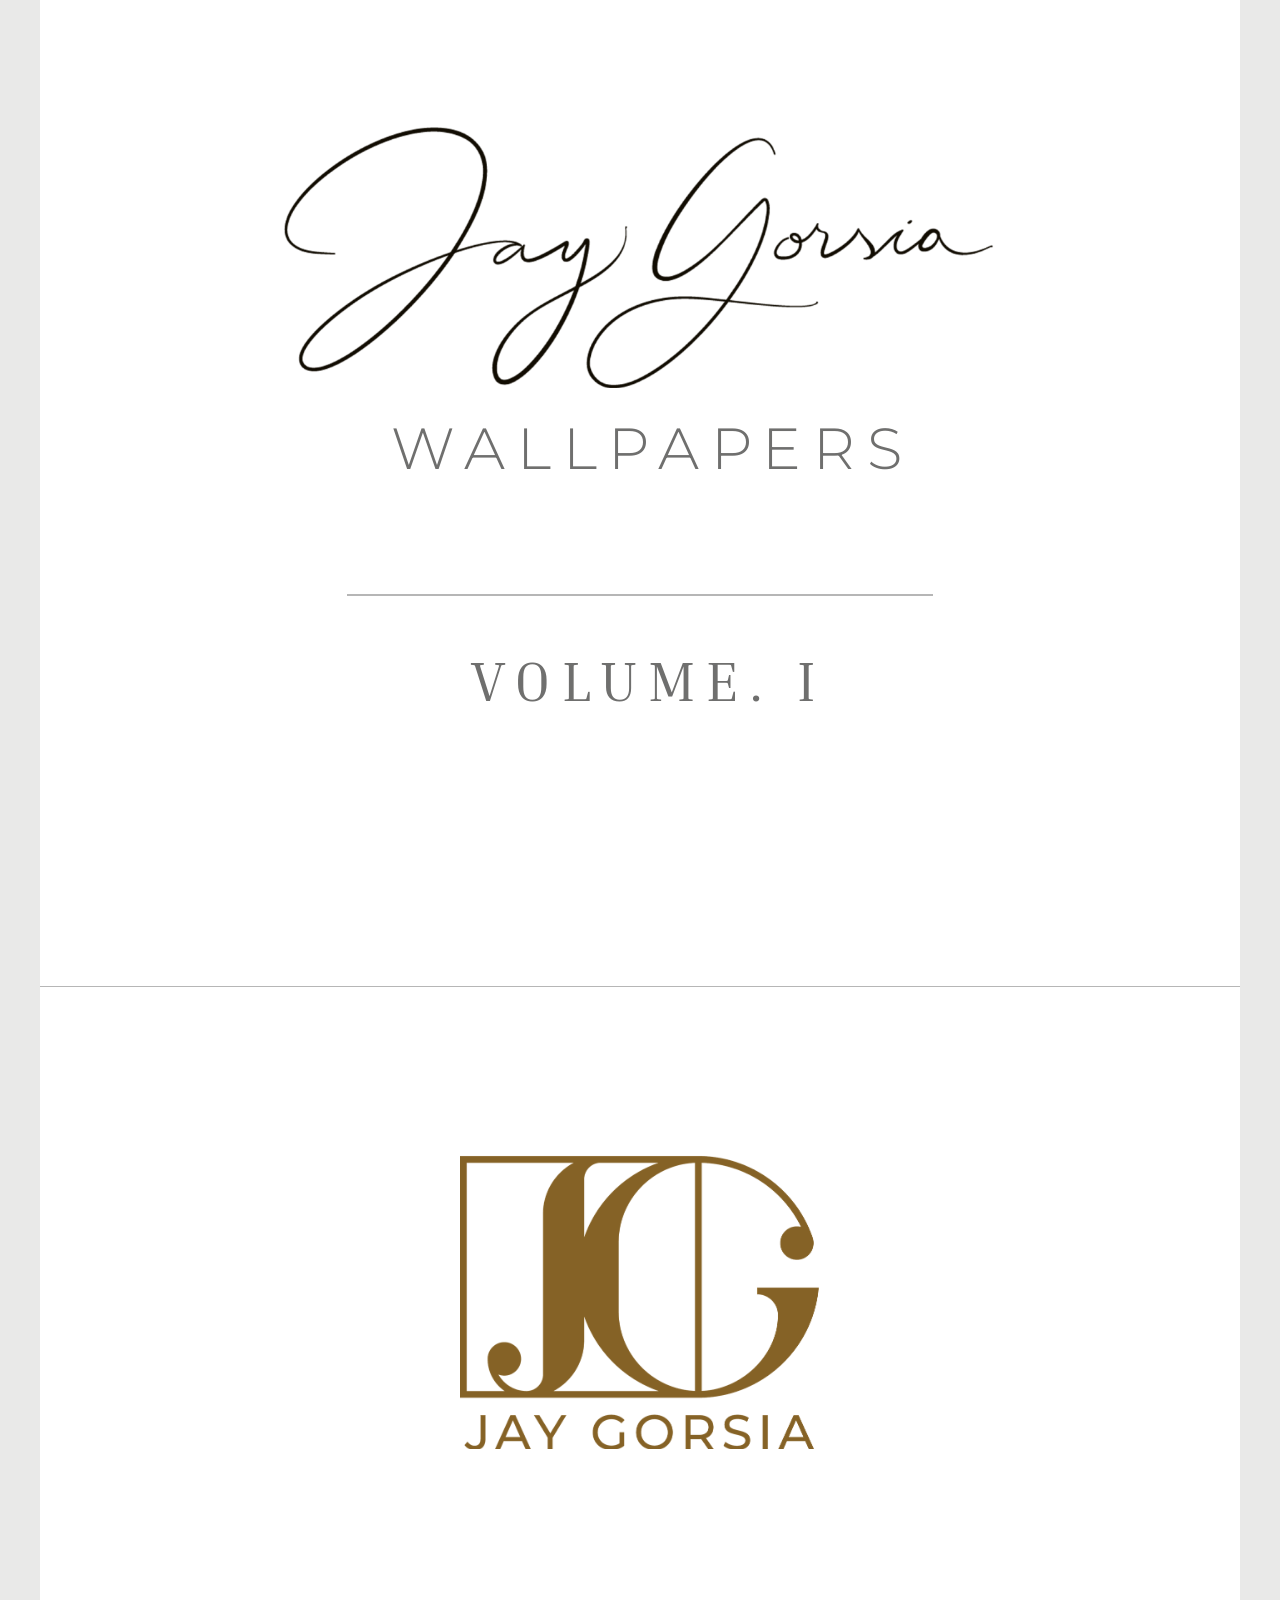
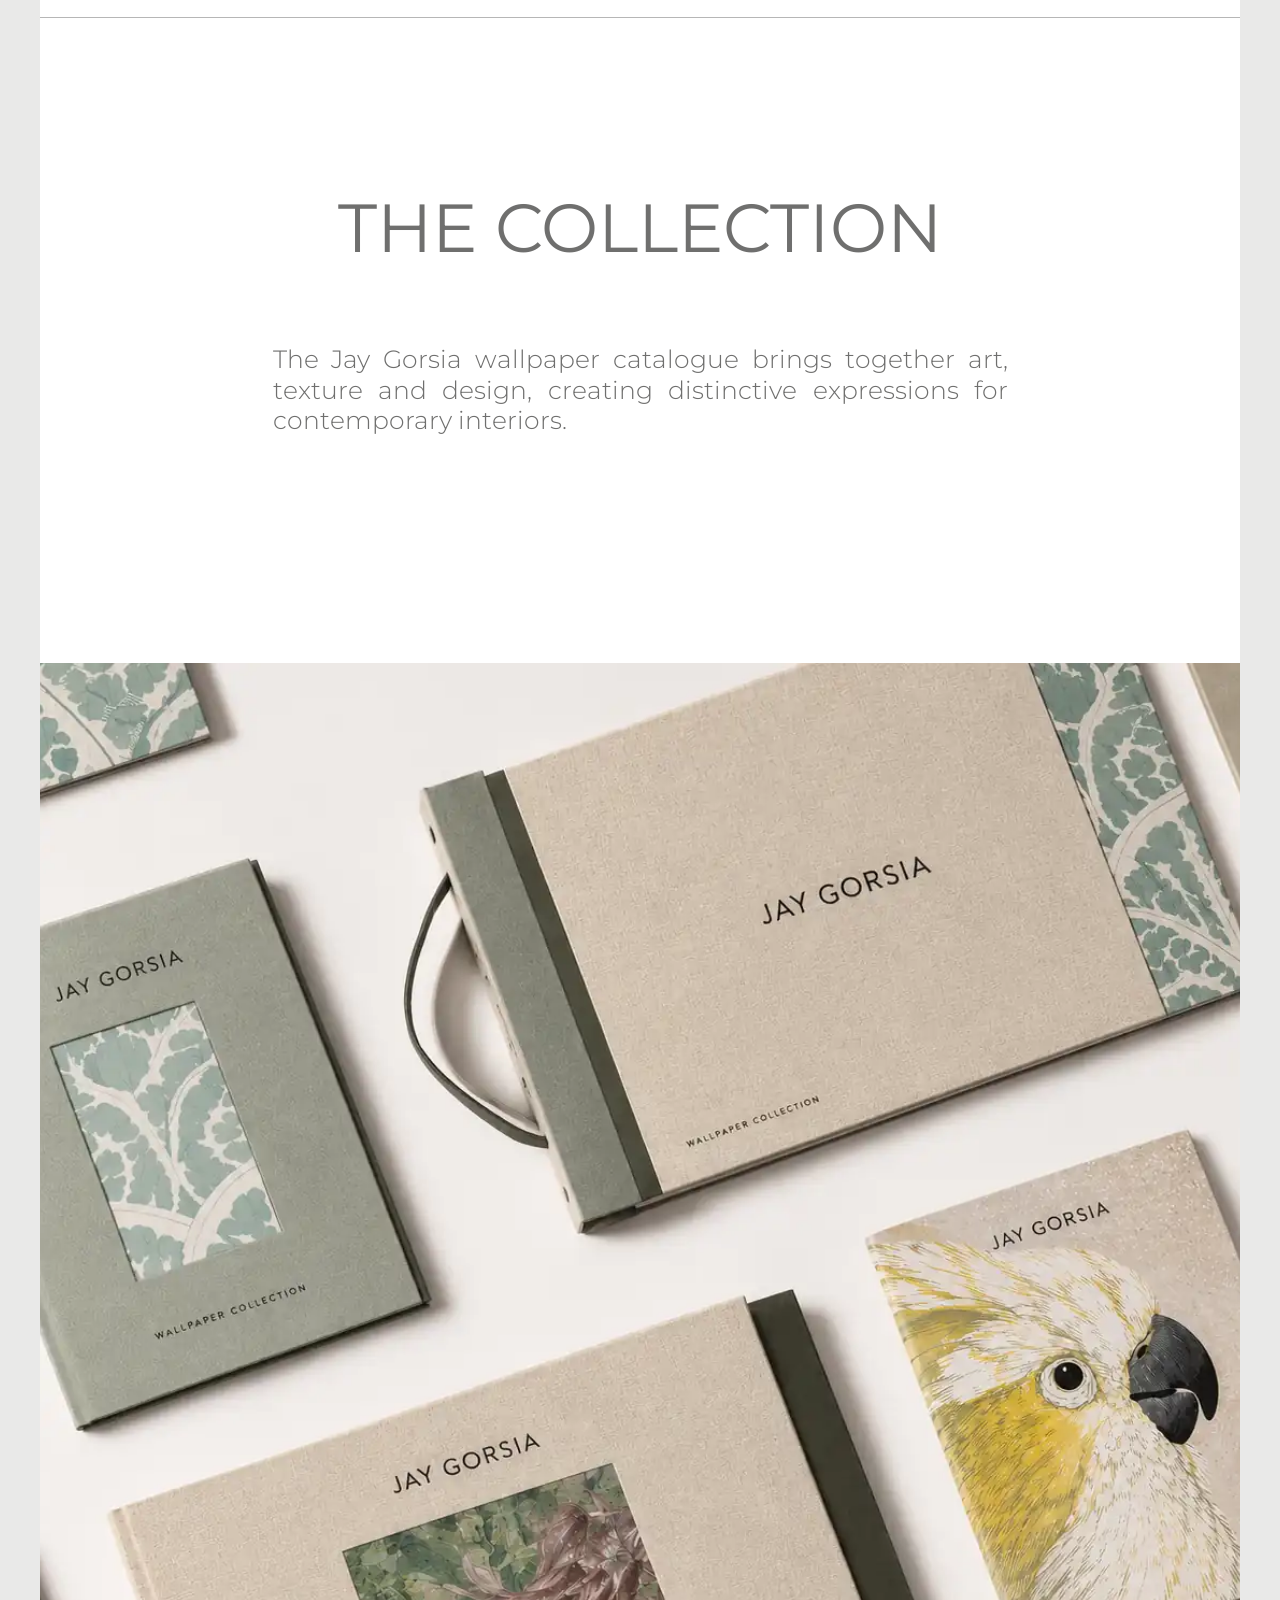
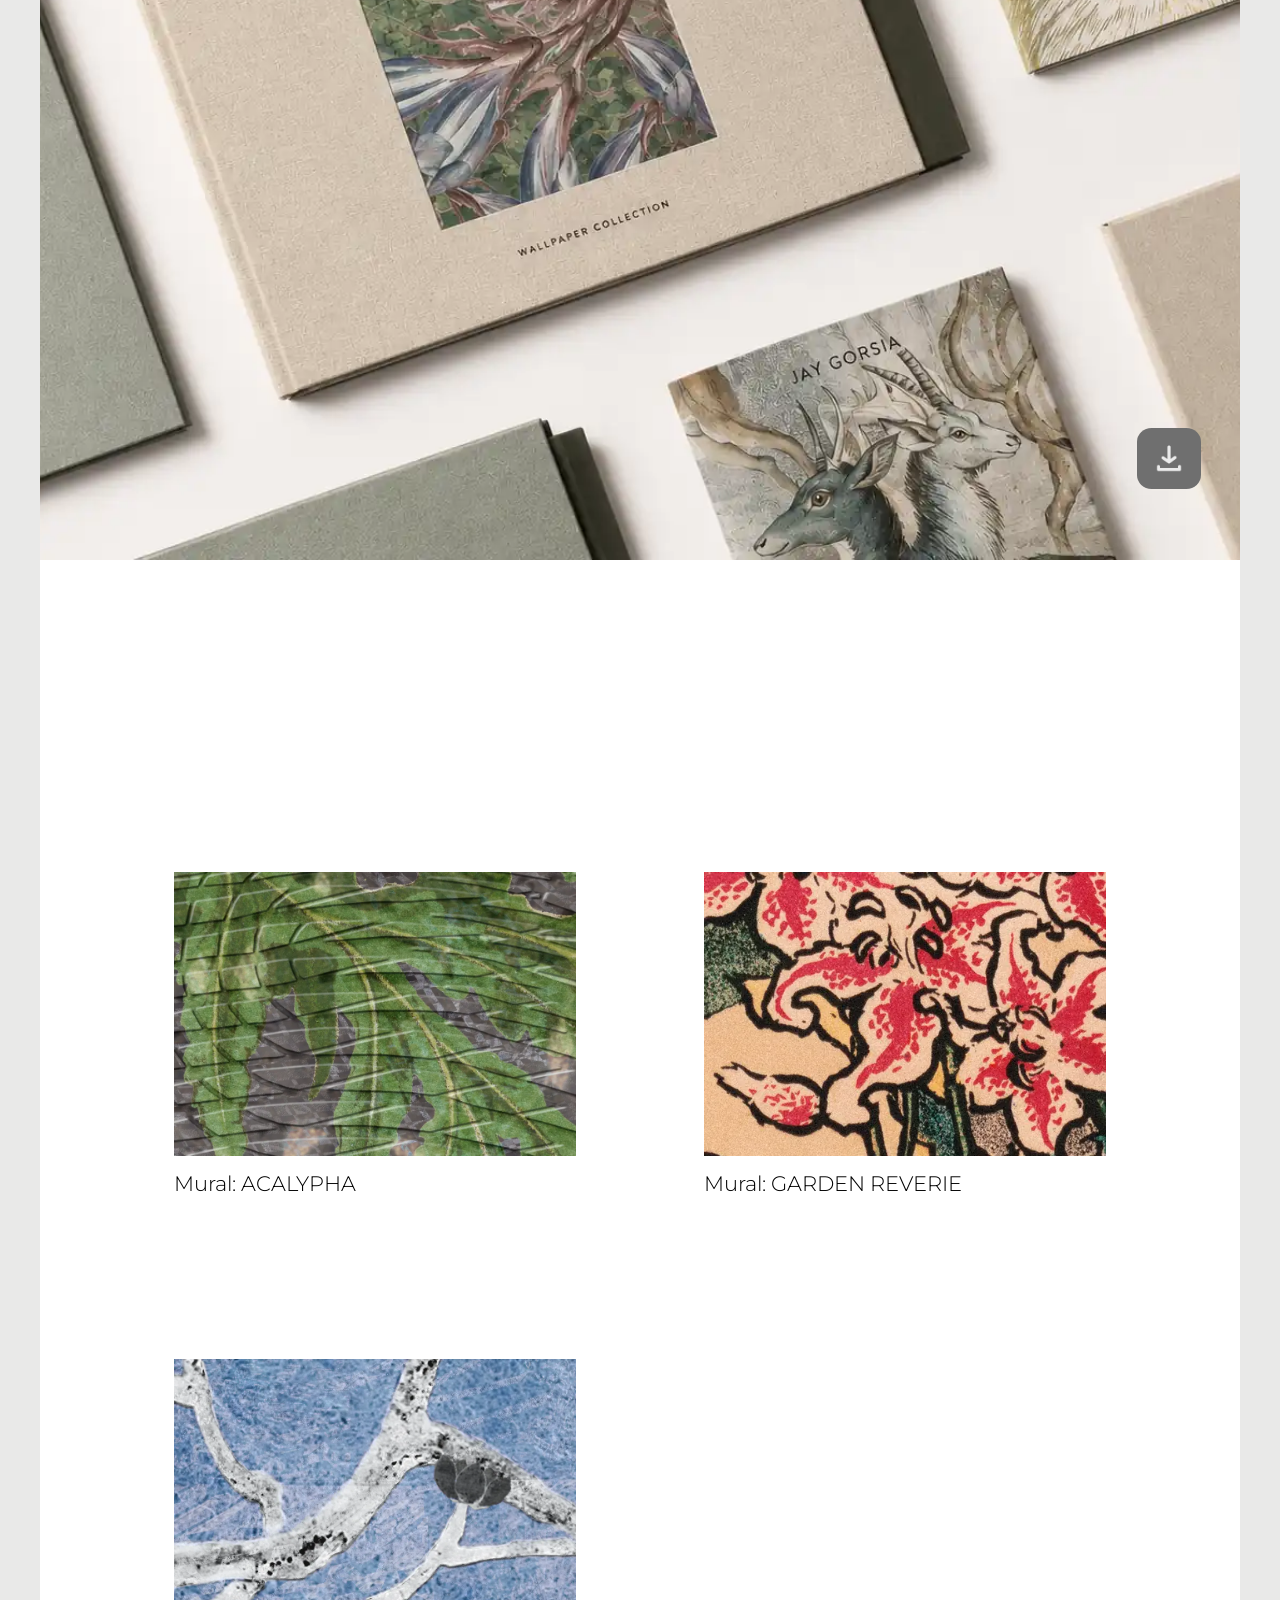
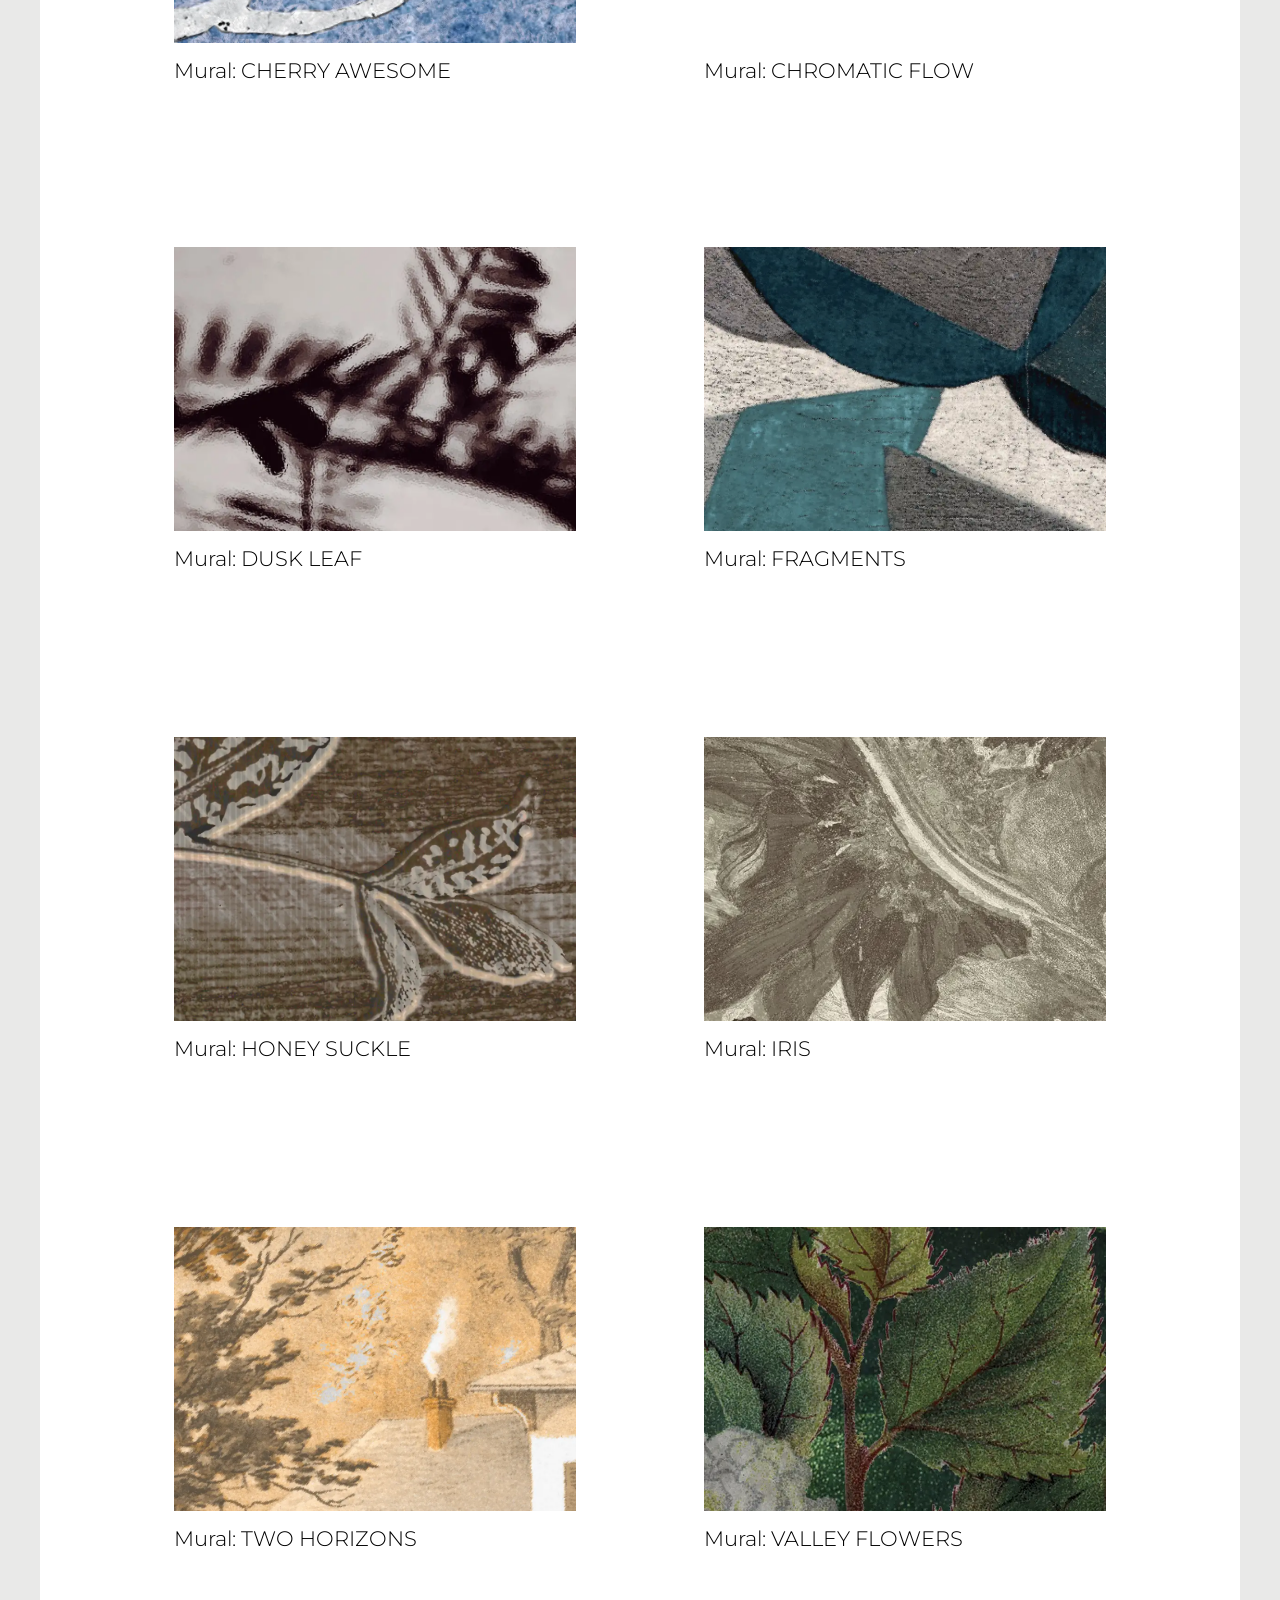
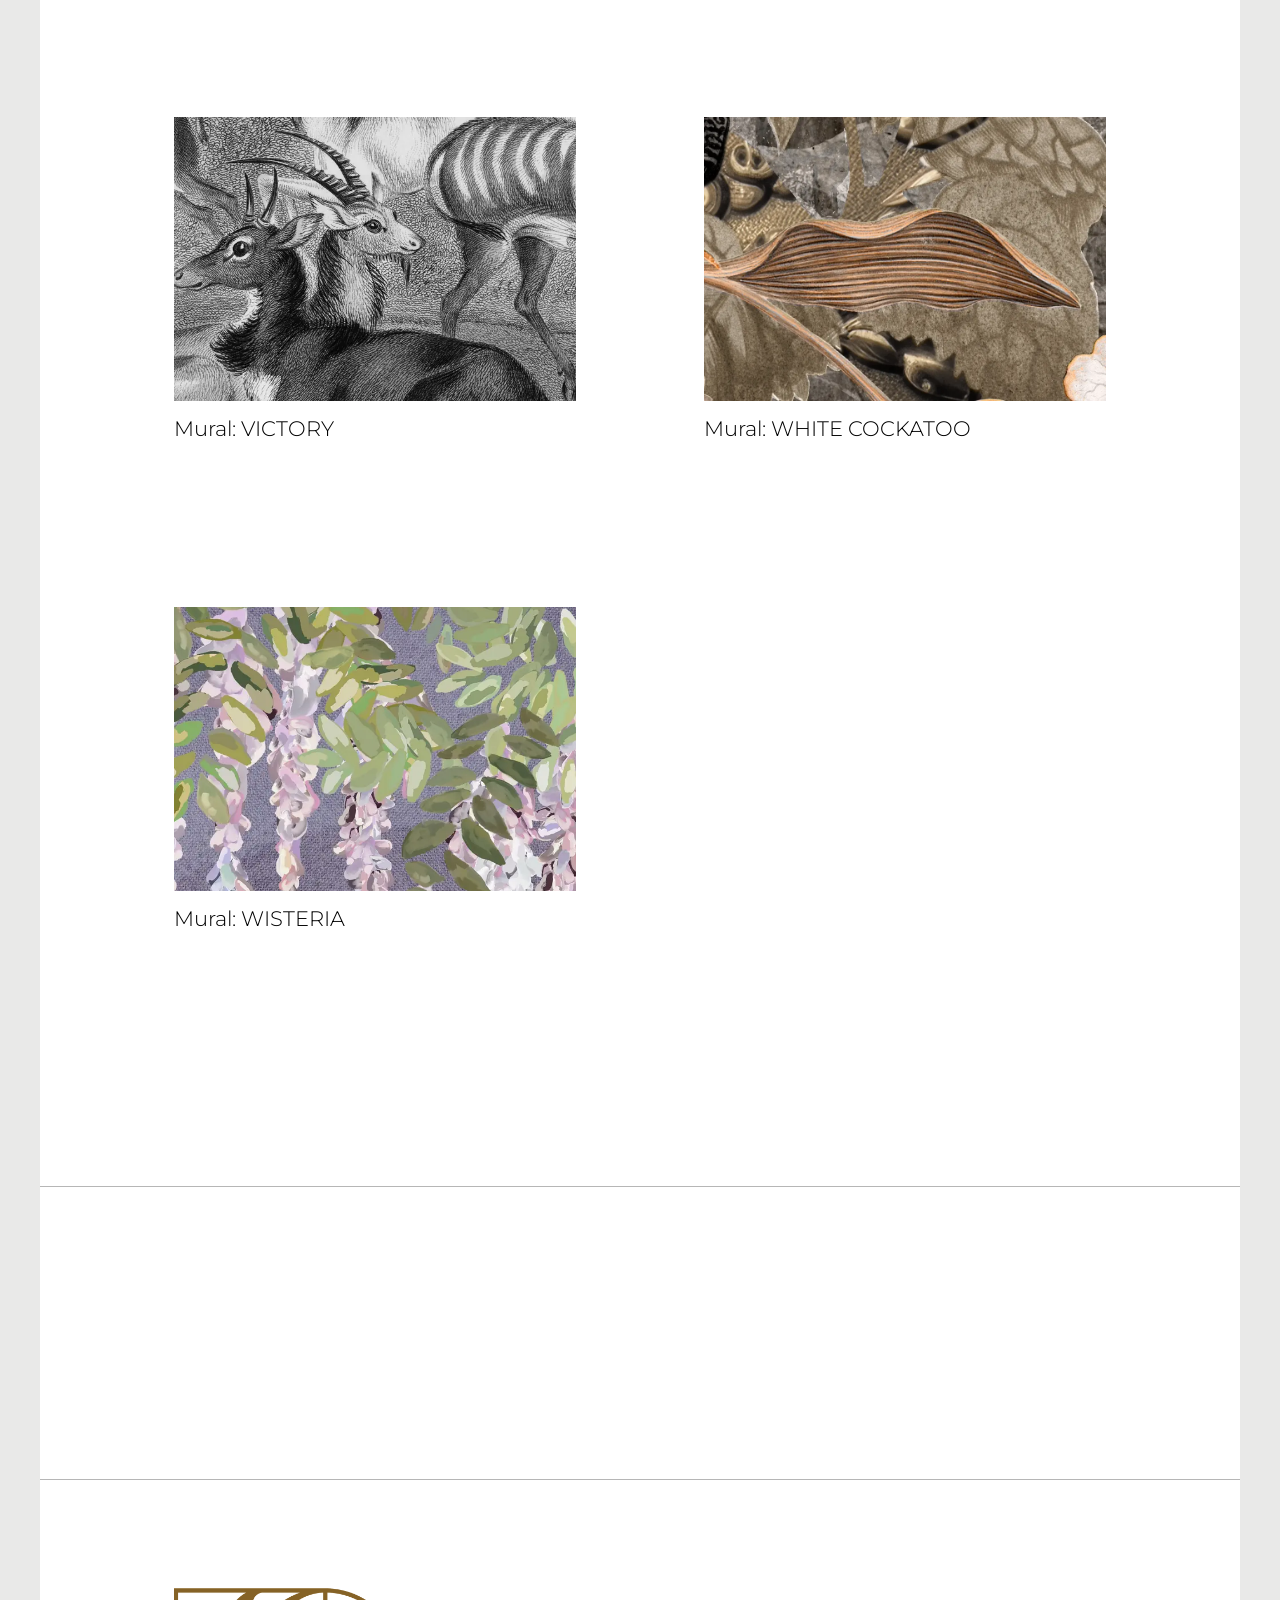
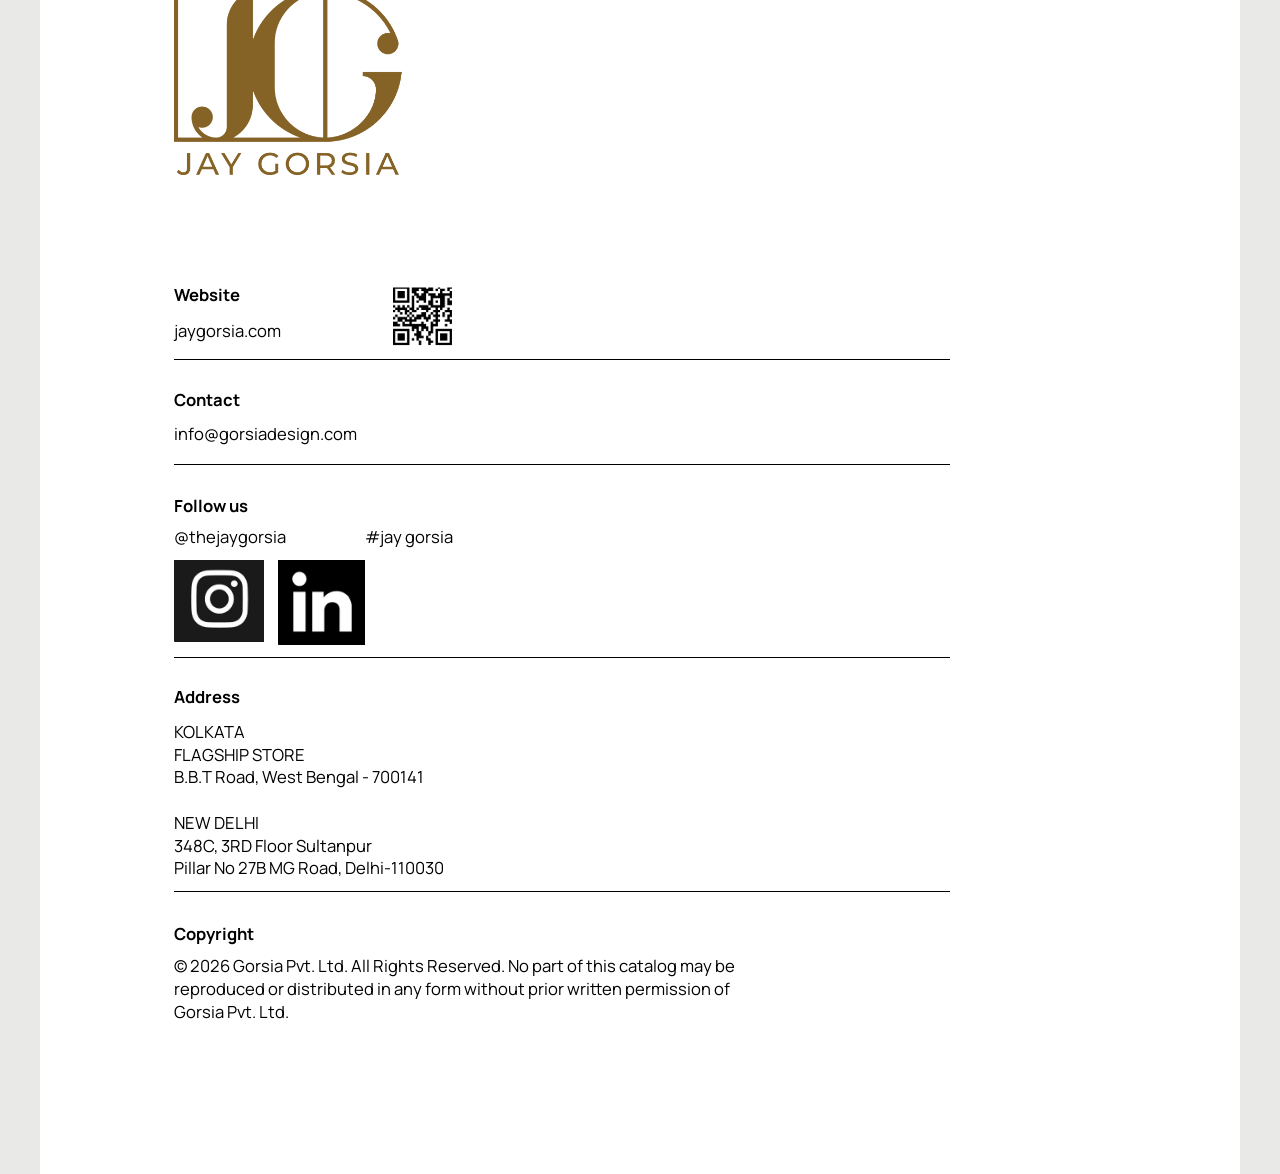
==== commit 0b8d2dec: "Compress images to <=100 KB and lazy-load them Every WebP is re-encoded as lossy WebP at or under 10" ====
--- a/index.html
+++ b/index.html
@@ -6,47 +6,47 @@
 <link rel="stylesheet" href="assets/style.css">
 </head><body>
 <main class="page" data-figma="420:1350" style="aspect-ratio:1440/11009">
-<div class="i" style="left:19.4444%;top:1.2717%;width:61.0417%;height:3.0975%"><img alt="" loading="lazy" class="f" src="images/23c9ce2b-892c-46b5-8062-281d87b33903.webp"></div>
+<div class="i" style="left:19.4444%;top:1.2717%;width:61.0417%;height:3.0975%"><img alt="" class="f" src="images/23c9ce2b-892c-46b5-8062-281d87b33903.webp" decoding="async" fetchpriority="high"></div>
 <div class="t c" style="left:28.2639%;top:4.4782%;width:43.4722%;--fs:70;line-height:1.3;font-weight:300;letter-spacing:calc(14*100cqw/1440);padding-left:calc(14*100cqw/1440)">WALLPAPERS</div>
 <div class="hr t2" style="left:25.5903%;top:6.4765%;width:48.8194%;height:0%"></div>
 <div class="t c" style="left:35%;top:7.1487%;width:29.9306%;--fs:66;line-height:0.8788;font-family:'Inria Serif',serif;letter-spacing:calc(13.2*100cqw/1440);padding-left:calc(13.2*100cqw/1440)">VOLUME. I</div>
-<div class="i" style="left:35%;top:12.5715%;width:30%;height:3.2246%"><img alt="" loading="lazy" style="width:200%;height:263.15%;left:0%;top:-162.78%" src="images/853ff2c4-60c0-4424-809c-5003fb65309c.webp"></div>
+<div class="i" style="left:35%;top:12.5715%;width:30%;height:3.2246%"><img alt="" style="width:200%;height:263.15%;left:0%;top:-162.78%" src="images/853ff2c4-60c0-4424-809c-5003fb65309c.webp" loading="lazy" decoding="async"></div>
 <div class="hr g" style="left:0%;top:10.7458%;width:100%;height:0%"></div>
 <div class="hr g" style="left:0%;top:17.6219%;width:100%;height:0%"></div>
 <div class="t c" style="left:24.6528%;top:19.4659%;width:50.6944%;--fs:82;line-height:1.2195">THE COLLECTION</div>
 <div class="t w" style="left:19.375%;top:21.1918%;width:61.3194%;--fs:30;line-height:1.22;font-weight:300;text-align:justify">The Jay Gorsia wallpaper catalogue brings together art, texture and design, creating distinctive expressions for contemporary interiors.</div>
-<div class="i" style="left:-0.5556%;top:24.6707%;width:101.1806%;height:16.3139%"><img alt="" loading="lazy" class="f" src="images/87715d01-2c2b-4b07-98b5-e61562e1ed6d.webp"></div>
-<a class="dl" href="https://drive.google.com/uc?export=download&amp;id=1QWa1HfoddN3hFXdn2LcQixtYmQaz7sWo" target="_blank" rel="noopener" aria-label="Download catalogue" style="left:91.4583%;top:39.5495%;width:5.2778%;height:0.6631%"><img alt="" src="images/b407b66a-8b2a-4111-a132-93a435c01e8e.webp"></a>
-<a class="i card n" href="acalypha.html" style="left:11.1806%;top:44.3819%;width:33.4722%;height:3.0975%"><img alt="Mural: ACALYPHA" loading="lazy" class="on f" src="images/cfe7c189-5270-4c93-b848-9a09ae7465a5.webp"><img alt="Mural: ACALYPHA" loading="lazy" class=" f" src="images/1df79ac5-fc1e-413b-85e4-016306f96045.webp"><img alt="Mural: ACALYPHA" loading="lazy" class=" f" src="images/ac096f0c-2b6f-4200-b04c-07e3a1f7e63f.webp"><img alt="Mural: ACALYPHA" loading="lazy" class=" f" src="images/5efbd76c-5779-416f-87dc-836120c9e56c.webp"></a>
+<div class="i" style="left:-0.5556%;top:24.6707%;width:101.1806%;height:16.3139%"><img alt="" class="f" src="images/87715d01-2c2b-4b07-98b5-e61562e1ed6d.webp" loading="lazy" decoding="async"></div>
+<a class="dl" href="https://drive.google.com/uc?export=download&amp;id=1QWa1HfoddN3hFXdn2LcQixtYmQaz7sWo" target="_blank" rel="noopener" aria-label="Download catalogue" style="left:91.4583%;top:39.5495%;width:5.2778%;height:0.6631%"><img alt="" src="images/b407b66a-8b2a-4111-a132-93a435c01e8e.webp" loading="lazy" decoding="async"></a>
+<a class="i card n" href="acalypha.html" style="left:11.1806%;top:44.3819%;width:33.4722%;height:3.0975%"><img alt="Mural: ACALYPHA" class="on f" src="images/cfe7c189-5270-4c93-b848-9a09ae7465a5.webp" loading="lazy" decoding="async"><img alt="Mural: ACALYPHA" class=" f" src="images/1df79ac5-fc1e-413b-85e4-016306f96045.webp" loading="lazy" decoding="async"><img alt="Mural: ACALYPHA" class=" f" src="images/ac096f0c-2b6f-4200-b04c-07e3a1f7e63f.webp" loading="lazy" decoding="async"><img alt="Mural: ACALYPHA" class=" f" src="images/5efbd76c-5779-416f-87dc-836120c9e56c.webp" loading="lazy" decoding="async"></a>
 <a class="t k cap" href="acalypha.html" style="left:11.1806%;top:47.6428%;width:27.7778%;height:0.2725%;--fs:25;font-weight:300;line-height:1.2">Mural: ACALYPHA</a>
-<a class="i card n" href="garden-reverie.html" style="left:55.3472%;top:44.3819%;width:33.4722%;height:3.0975%"><img alt="Mural: GARDEN REVERIE" loading="lazy" class="on f" src="images/7a3cf456-91f6-4056-a3ab-d70873ea2ec3.webp"><img alt="Mural: GARDEN REVERIE" loading="lazy" class=" f" src="images/d2fbe34b-9eb2-4ce7-a45f-ae784b051e21.webp"><img alt="Mural: GARDEN REVERIE" loading="lazy" class=" f" src="images/0db04ead-8ddb-4a66-8733-a4a84fda5cee.webp"><img alt="Mural: GARDEN REVERIE" loading="lazy" class=" f" src="images/149c5cf3-d345-45b5-915f-3c451a5399be.webp"><img alt="Mural: GARDEN REVERIE" loading="lazy" class=" f" src="images/1fd52c4d-d332-42a4-ab4d-0cd2121f549f.webp"></a>
+<a class="i card n" href="garden-reverie.html" style="left:55.3472%;top:44.3819%;width:33.4722%;height:3.0975%"><img alt="Mural: GARDEN REVERIE" class="on f" src="images/7a3cf456-91f6-4056-a3ab-d70873ea2ec3.webp" loading="lazy" decoding="async"><img alt="Mural: GARDEN REVERIE" class=" f" src="images/d2fbe34b-9eb2-4ce7-a45f-ae784b051e21.webp" loading="lazy" decoding="async"><img alt="Mural: GARDEN REVERIE" class=" f" src="images/0db04ead-8ddb-4a66-8733-a4a84fda5cee.webp" loading="lazy" decoding="async"><img alt="Mural: GARDEN REVERIE" class=" f" src="images/149c5cf3-d345-45b5-915f-3c451a5399be.webp" loading="lazy" decoding="async"><img alt="Mural: GARDEN REVERIE" class=" f" src="images/1fd52c4d-d332-42a4-ab4d-0cd2121f549f.webp" loading="lazy" decoding="async"></a>
 <a class="t k cap" href="garden-reverie.html" style="left:55.3472%;top:47.6428%;width:27.7778%;height:0.2725%;--fs:25;font-weight:300;line-height:1.2">Mural: GARDEN REVERIE</a>
-<a class="i card n" href="cherry-awesome.html" style="left:11.1806%;top:49.6957%;width:33.4722%;height:3.0975%"><img alt="Mural: CHERRY AWESOME" loading="lazy" class="on f" src="images/ce2f4a40-c9f8-4f60-8ba8-ca0360d97f30.webp"><img alt="Mural: CHERRY AWESOME" loading="lazy" class=" f" src="images/home-cherry-awesome-3.webp"><img alt="Mural: CHERRY AWESOME" loading="lazy" class=" f" src="images/home-cherry-awesome-2.webp"><img alt="Mural: CHERRY AWESOME" loading="lazy" class=" f" src="images/home-cherry-awesome-4.webp"><img alt="Mural: CHERRY AWESOME" loading="lazy" class=" f" src="images/home-cherry-awesome-5.webp"></a>
+<a class="i card n" href="cherry-awesome.html" style="left:11.1806%;top:49.6957%;width:33.4722%;height:3.0975%"><img alt="Mural: CHERRY AWESOME" class="on f" src="images/ce2f4a40-c9f8-4f60-8ba8-ca0360d97f30.webp" loading="lazy" decoding="async"><img alt="Mural: CHERRY AWESOME" class=" f" src="images/home-cherry-awesome-3.webp" loading="lazy" decoding="async"><img alt="Mural: CHERRY AWESOME" class=" f" src="images/home-cherry-awesome-2.webp" loading="lazy" decoding="async"><img alt="Mural: CHERRY AWESOME" class=" f" src="images/home-cherry-awesome-4.webp" loading="lazy" decoding="async"><img alt="Mural: CHERRY AWESOME" class=" f" src="images/home-cherry-awesome-5.webp" loading="lazy" decoding="async"></a>
 <a class="t k cap" href="cherry-awesome.html" style="left:11.1806%;top:52.9567%;width:27.7778%;height:0.2725%;--fs:25;font-weight:300;line-height:1.2">Mural: CHERRY AWESOME</a>
-<a class="i card n" href="chromatic-flow.html" style="left:55.3472%;top:49.6957%;width:33.4722%;height:3.0975%"><img alt="Mural: CHROMATIC FLOW" loading="lazy" class="on f" src="images/4635f3d6-a781-486b-8575-b647929ec094.webp"><img alt="Mural: CHROMATIC FLOW" loading="lazy" class=" f" src="images/home-chromatic-flow-3.webp"><img alt="Mural: CHROMATIC FLOW" loading="lazy" class=" f" src="images/home-chromatic-flow-2.webp"><img alt="Mural: CHROMATIC FLOW" loading="lazy" class=" f" src="images/home-chromatic-flow-4.webp"><img alt="Mural: CHROMATIC FLOW" loading="lazy" class="" style="width:100%;height:199.92%;left:0%;top:0.06%" src="images/home-chromatic-flow-5.webp"></a>
+<a class="i card n" href="chromatic-flow.html" style="left:55.3472%;top:49.6957%;width:33.4722%;height:3.0975%"><img alt="Mural: CHROMATIC FLOW" class="on f" src="images/4635f3d6-a781-486b-8575-b647929ec094.webp" loading="lazy" decoding="async"><img alt="Mural: CHROMATIC FLOW" class=" f" src="images/home-chromatic-flow-3.webp" loading="lazy" decoding="async"><img alt="Mural: CHROMATIC FLOW" class=" f" src="images/home-chromatic-flow-2.webp" loading="lazy" decoding="async"><img alt="Mural: CHROMATIC FLOW" class=" f" src="images/home-chromatic-flow-4.webp" loading="lazy" decoding="async"><img alt="Mural: CHROMATIC FLOW" class="" style="width:100%;height:199.92%;left:0%;top:0.06%" src="images/home-chromatic-flow-5.webp" loading="lazy" decoding="async"></a>
 <a class="t k cap" href="chromatic-flow.html" style="left:55.3472%;top:52.9567%;width:27.7778%;height:0.2725%;--fs:25;font-weight:300;line-height:1.2">Mural: CHROMATIC FLOW</a>
-<a class="i card n" href="dusk-leaf.html" style="left:11.1806%;top:55.0095%;width:33.4722%;height:3.0975%"><img alt="Mural: DUSK LEAF" loading="lazy" class="on f" src="images/5eac0f0f-a72e-4e60-b4d9-a7c19cb975c4.webp"><img alt="Mural: DUSK LEAF" loading="lazy" class=" f" src="images/home-dusk-leaf-2.webp"><img alt="Mural: DUSK LEAF" loading="lazy" class=" f" src="images/home-dusk-leaf-3.webp"><img alt="Mural: DUSK LEAF" loading="lazy" class=" f" src="images/home-dusk-leaf-4.webp"><img alt="Mural: DUSK LEAF" loading="lazy" class="" style="width:100%;height:199.92%;left:0%;top:0.06%" src="images/home-dusk-leaf-5.webp"></a>
+<a class="i card n" href="dusk-leaf.html" style="left:11.1806%;top:55.0095%;width:33.4722%;height:3.0975%"><img alt="Mural: DUSK LEAF" class="on f" src="images/5eac0f0f-a72e-4e60-b4d9-a7c19cb975c4.webp" loading="lazy" decoding="async"><img alt="Mural: DUSK LEAF" class=" f" src="images/home-dusk-leaf-2.webp" loading="lazy" decoding="async"><img alt="Mural: DUSK LEAF" class=" f" src="images/home-dusk-leaf-3.webp" loading="lazy" decoding="async"><img alt="Mural: DUSK LEAF" class=" f" src="images/home-dusk-leaf-4.webp" loading="lazy" decoding="async"><img alt="Mural: DUSK LEAF" class="" style="width:100%;height:199.92%;left:0%;top:0.06%" src="images/home-dusk-leaf-5.webp" loading="lazy" decoding="async"></a>
 <a class="t k cap" href="dusk-leaf.html" style="left:11.1806%;top:58.2705%;width:27.7778%;height:0.2725%;--fs:25;font-weight:300;line-height:1.2">Mural: DUSK LEAF</a>
-<a class="i card n" href="fragments.html" style="left:55.3472%;top:55.0095%;width:33.4722%;height:3.0975%"><img alt="Mural: FRAGMENTS" loading="lazy" class="on f" src="images/c4ae5858-0493-4a80-a9a3-08d4b322aaba.webp"><img alt="Mural: FRAGMENTS" loading="lazy" class=" f" src="images/home-fragments-3.webp"><img alt="Mural: FRAGMENTS" loading="lazy" class=" f" src="images/home-fragments-2.webp"><img alt="Mural: FRAGMENTS" loading="lazy" class=" f" src="images/home-fragments-4.webp"><img alt="Mural: FRAGMENTS" loading="lazy" class="" style="width:100%;height:199.92%;left:0%;top:0.06%" src="images/home-fragments-5.webp"></a>
+<a class="i card n" href="fragments.html" style="left:55.3472%;top:55.0095%;width:33.4722%;height:3.0975%"><img alt="Mural: FRAGMENTS" class="on f" src="images/c4ae5858-0493-4a80-a9a3-08d4b322aaba.webp" loading="lazy" decoding="async"><img alt="Mural: FRAGMENTS" class=" f" src="images/home-fragments-3.webp" loading="lazy" decoding="async"><img alt="Mural: FRAGMENTS" class=" f" src="images/home-fragments-2.webp" loading="lazy" decoding="async"><img alt="Mural: FRAGMENTS" class=" f" src="images/home-fragments-4.webp" loading="lazy" decoding="async"><img alt="Mural: FRAGMENTS" class="" style="width:100%;height:199.92%;left:0%;top:0.06%" src="images/home-fragments-5.webp" loading="lazy" decoding="async"></a>
 <a class="t k cap" href="fragments.html" style="left:55.3472%;top:58.2705%;width:27.7778%;height:0.2725%;--fs:25;font-weight:300;line-height:1.2">Mural: FRAGMENTS</a>
-<a class="i card n" href="honey-suckle.html" style="left:11.1806%;top:60.3506%;width:33.4722%;height:3.0975%"><img alt="Mural: HONEY SUCKLE" loading="lazy" class="on f" src="images/315202d8-008a-469a-9e88-7138e0352b56.webp"><img alt="Mural: HONEY SUCKLE" loading="lazy" class=" f" src="images/home-honey-suckle-3.webp"><img alt="Mural: HONEY SUCKLE" loading="lazy" class=" f" src="images/home-honey-suckle-2.webp"><img alt="Mural: HONEY SUCKLE" loading="lazy" class=" f" src="images/home-honey-suckle-4.webp"></a>
+<a class="i card n" href="honey-suckle.html" style="left:11.1806%;top:60.3506%;width:33.4722%;height:3.0975%"><img alt="Mural: HONEY SUCKLE" class="on f" src="images/315202d8-008a-469a-9e88-7138e0352b56.webp" loading="lazy" decoding="async"><img alt="Mural: HONEY SUCKLE" class=" f" src="images/home-honey-suckle-3.webp" loading="lazy" decoding="async"><img alt="Mural: HONEY SUCKLE" class=" f" src="images/home-honey-suckle-2.webp" loading="lazy" decoding="async"><img alt="Mural: HONEY SUCKLE" class=" f" src="images/home-honey-suckle-4.webp" loading="lazy" decoding="async"></a>
 <a class="t k cap" href="honey-suckle.html" style="left:11.1806%;top:63.6116%;width:27.7778%;height:0.2725%;--fs:25;font-weight:300;line-height:1.2">Mural: HONEY SUCKLE</a>
-<a class="i card n" href="iris.html" style="left:55.3472%;top:60.3506%;width:33.4722%;height:3.0975%"><img alt="Mural: IRIS" loading="lazy" class="on" style="width:100%;height:199.92%;left:0%;top:-69.55%" src="images/a4b55997-7ce8-484b-819f-259c1f8b2a31.webp"><img alt="Mural: IRIS" loading="lazy" class=" f" src="images/home-iris-2.webp"><img alt="Mural: IRIS" loading="lazy" class=" f" src="images/home-iris-3.webp"><img alt="Mural: IRIS" loading="lazy" class=" f" src="images/home-iris-4.webp"><img alt="Mural: IRIS" loading="lazy" class="" style="width:100%;height:199.92%;left:0%;top:0.06%" src="images/home-iris-5.webp"></a>
+<a class="i card n" href="iris.html" style="left:55.3472%;top:60.3506%;width:33.4722%;height:3.0975%"><img alt="Mural: IRIS" class="on" style="width:100%;height:199.92%;left:0%;top:-69.55%" src="images/a4b55997-7ce8-484b-819f-259c1f8b2a31.webp" loading="lazy" decoding="async"><img alt="Mural: IRIS" class=" f" src="images/home-iris-2.webp" loading="lazy" decoding="async"><img alt="Mural: IRIS" class=" f" src="images/home-iris-3.webp" loading="lazy" decoding="async"><img alt="Mural: IRIS" class=" f" src="images/home-iris-4.webp" loading="lazy" decoding="async"><img alt="Mural: IRIS" class="" style="width:100%;height:199.92%;left:0%;top:0.06%" src="images/home-iris-5.webp" loading="lazy" decoding="async"></a>
 <a class="t k cap" href="iris.html" style="left:55.3472%;top:63.6116%;width:27.7778%;height:0.2725%;--fs:25;font-weight:300;line-height:1.2">Mural: IRIS</a>
-<a class="i card n" href="two-horizons.html" style="left:11.1806%;top:65.6917%;width:33.4722%;height:3.0975%"><img alt="Mural: TWO HORIZONS" loading="lazy" class="on f" src="images/062d09b5-dde5-4e31-bc39-70dbf01bbb7e.webp"><img alt="Mural: TWO HORIZONS" loading="lazy" class=" f" src="images/home-two-horizons-3.webp"><img alt="Mural: TWO HORIZONS" loading="lazy" class=" f" src="images/home-two-horizons-2.webp"><img alt="Mural: TWO HORIZONS" loading="lazy" class=" f" src="images/home-two-horizons-4.webp"><img alt="Mural: TWO HORIZONS" loading="lazy" class="" style="width:100%;height:199.92%;left:0%;top:0.06%" src="images/home-two-horizons-5.webp"></a>
+<a class="i card n" href="two-horizons.html" style="left:11.1806%;top:65.6917%;width:33.4722%;height:3.0975%"><img alt="Mural: TWO HORIZONS" class="on f" src="images/062d09b5-dde5-4e31-bc39-70dbf01bbb7e.webp" loading="lazy" decoding="async"><img alt="Mural: TWO HORIZONS" class=" f" src="images/home-two-horizons-3.webp" loading="lazy" decoding="async"><img alt="Mural: TWO HORIZONS" class=" f" src="images/home-two-horizons-2.webp" loading="lazy" decoding="async"><img alt="Mural: TWO HORIZONS" class=" f" src="images/home-two-horizons-4.webp" loading="lazy" decoding="async"><img alt="Mural: TWO HORIZONS" class="" style="width:100%;height:199.92%;left:0%;top:0.06%" src="images/home-two-horizons-5.webp" loading="lazy" decoding="async"></a>
 <a class="t k cap" href="two-horizons.html" style="left:11.1806%;top:68.9527%;width:27.7778%;height:0.2725%;--fs:25;font-weight:300;line-height:1.2">Mural: TWO HORIZONS</a>
-<a class="i card n" href="valley-flowers.html" style="left:55.3472%;top:65.6917%;width:33.4722%;height:3.0975%"><img alt="Mural: VALLEY FLOWERS" loading="lazy" class="on" style="width:100%;height:199.92%;left:0%;top:-0.04%" src="images/6341e89f-7ff2-465a-861e-50ff03874382.webp"><img alt="Mural: VALLEY FLOWERS" loading="lazy" class=" f" src="images/home-valley-flowers-3.webp"><img alt="Mural: VALLEY FLOWERS" loading="lazy" class=" f" src="images/home-valley-flowers-2.webp"><img alt="Mural: VALLEY FLOWERS" loading="lazy" class=" f" src="images/home-valley-flowers-4.webp"><img alt="Mural: VALLEY FLOWERS" loading="lazy" class="" style="width:100%;height:199.92%;left:0%;top:0.06%" src="images/home-valley-flowers-5.webp"></a>
+<a class="i card n" href="valley-flowers.html" style="left:55.3472%;top:65.6917%;width:33.4722%;height:3.0975%"><img alt="Mural: VALLEY FLOWERS" class="on" style="width:100%;height:199.92%;left:0%;top:-0.04%" src="images/6341e89f-7ff2-465a-861e-50ff03874382.webp" loading="lazy" decoding="async"><img alt="Mural: VALLEY FLOWERS" class=" f" src="images/home-valley-flowers-3.webp" loading="lazy" decoding="async"><img alt="Mural: VALLEY FLOWERS" class=" f" src="images/home-valley-flowers-2.webp" loading="lazy" decoding="async"><img alt="Mural: VALLEY FLOWERS" class=" f" src="images/home-valley-flowers-4.webp" loading="lazy" decoding="async"><img alt="Mural: VALLEY FLOWERS" class="" style="width:100%;height:199.92%;left:0%;top:0.06%" src="images/home-valley-flowers-5.webp" loading="lazy" decoding="async"></a>
 <a class="t k cap" href="valley-flowers.html" style="left:55.3472%;top:68.9527%;width:27.7778%;height:0.2725%;--fs:25;font-weight:300;line-height:1.2">Mural: VALLEY FLOWERS</a>
-<a class="i card n" href="victory.html" style="left:11.1806%;top:71.0328%;width:33.4722%;height:3.0975%"><img alt="Mural: VICTORY" loading="lazy" class="on f" src="images/60eceaf9-be27-4118-9b6e-b3d3b4727620.webp"><img alt="Mural: VICTORY" loading="lazy" class=" f" src="images/home-victory-3.webp"><img alt="Mural: VICTORY" loading="lazy" class=" f" src="images/home-victory-2.webp"><img alt="Mural: VICTORY" loading="lazy" class=" f" src="images/home-victory-4.webp"></a>
+<a class="i card n" href="victory.html" style="left:11.1806%;top:71.0328%;width:33.4722%;height:3.0975%"><img alt="Mural: VICTORY" class="on f" src="images/60eceaf9-be27-4118-9b6e-b3d3b4727620.webp" loading="lazy" decoding="async"><img alt="Mural: VICTORY" class=" f" src="images/home-victory-3.webp" loading="lazy" decoding="async"><img alt="Mural: VICTORY" class=" f" src="images/home-victory-2.webp" loading="lazy" decoding="async"><img alt="Mural: VICTORY" class=" f" src="images/home-victory-4.webp" loading="lazy" decoding="async"></a>
 <a class="t k cap" href="victory.html" style="left:11.1806%;top:74.2938%;width:27.7778%;height:0.2725%;--fs:25;font-weight:300;line-height:1.2">Mural: VICTORY</a>
-<a class="i card n" href="white-cockatoo.html" style="left:55.3472%;top:71.0328%;width:33.4722%;height:3.0975%"><img alt="Mural: WHITE COCKATOO" loading="lazy" class="on f" src="images/324b3809-241f-411a-a2da-e6f34ddf2330.webp"><img alt="Mural: WHITE COCKATOO" loading="lazy" class=" f" src="images/home-white-cockatoo-3.webp"><img alt="Mural: WHITE COCKATOO" loading="lazy" class=" f" src="images/home-white-cockatoo-2.webp"><img alt="Mural: WHITE COCKATOO" loading="lazy" class=" f" src="images/home-white-cockatoo-4.webp"><img alt="Mural: WHITE COCKATOO" loading="lazy" class=" f" src="images/home-white-cockatoo-5.webp"></a>
+<a class="i card n" href="white-cockatoo.html" style="left:55.3472%;top:71.0328%;width:33.4722%;height:3.0975%"><img alt="Mural: WHITE COCKATOO" class="on f" src="images/324b3809-241f-411a-a2da-e6f34ddf2330.webp" loading="lazy" decoding="async"><img alt="Mural: WHITE COCKATOO" class=" f" src="images/home-white-cockatoo-3.webp" loading="lazy" decoding="async"><img alt="Mural: WHITE COCKATOO" class=" f" src="images/home-white-cockatoo-2.webp" loading="lazy" decoding="async"><img alt="Mural: WHITE COCKATOO" class=" f" src="images/home-white-cockatoo-4.webp" loading="lazy" decoding="async"><img alt="Mural: WHITE COCKATOO" class=" f" src="images/home-white-cockatoo-5.webp" loading="lazy" decoding="async"></a>
 <a class="t k cap" href="white-cockatoo.html" style="left:55.3472%;top:74.2938%;width:27.7778%;height:0.2725%;--fs:25;font-weight:300;line-height:1.2">Mural: WHITE COCKATOO</a>
-<a class="i card n" href="wisteria.html" style="left:11.1806%;top:76.3739%;width:33.4722%;height:3.0975%"><img alt="Mural: WISTERIA" loading="lazy" class="on f" src="images/e46f74dc-594f-4e1a-8f4c-22fc22f63abe.webp"><img alt="Mural: WISTERIA" loading="lazy" class="" style="width:100%;height:199.92%;left:0%;top:-86.28%" src="images/home-wisteria-3.webp"><img alt="Mural: WISTERIA" loading="lazy" class=" f" src="images/home-wisteria-2.webp"><img alt="Mural: WISTERIA" loading="lazy" class=" f" src="images/home-wisteria-4.webp"><img alt="Mural: WISTERIA" loading="lazy" class=" f" src="images/home-wisteria-5.webp"></a>
+<a class="i card n" href="wisteria.html" style="left:11.1806%;top:76.3739%;width:33.4722%;height:3.0975%"><img alt="Mural: WISTERIA" class="on f" src="images/e46f74dc-594f-4e1a-8f4c-22fc22f63abe.webp" loading="lazy" decoding="async"><img alt="Mural: WISTERIA" class="" style="width:100%;height:199.92%;left:0%;top:-86.28%" src="images/home-wisteria-3.webp" loading="lazy" decoding="async"><img alt="Mural: WISTERIA" class=" f" src="images/home-wisteria-2.webp" loading="lazy" decoding="async"><img alt="Mural: WISTERIA" class=" f" src="images/home-wisteria-4.webp" loading="lazy" decoding="async"><img alt="Mural: WISTERIA" class=" f" src="images/home-wisteria-5.webp" loading="lazy" decoding="async"></a>
 <a class="t k cap" href="wisteria.html" style="left:11.1806%;top:79.6348%;width:27.7778%;height:0.2725%;--fs:25;font-weight:300;line-height:1.2">Mural: WISTERIA</a>
 <div class="hr g" style="left:0%;top:82.6869%;width:100%;height:0%"></div>
 <div class="hr g" style="left:0%;top:85.8843%;width:100%;height:0%"></div>
-<div class="i" style="left:11.1806%;top:87.056%;width:19.0278%;height:2.0529%"><img alt="" loading="lazy" style="width:200.2%;height:262.43%;left:-0.1%;top:-162.43%" src="images/853ff2c4-60c0-4424-809c-5003fb65309c.webp"></div>
-<div class="i n" style="left:29.375%;top:90.3352%;width:4.9306%;height:0.6358%;transform:scaleY(-1)"><img alt="QR" class="f" src="images/06fa7504-af35-4e3b-932e-40bd4d989556.png"></div>
+<div class="i" style="left:11.1806%;top:87.056%;width:19.0278%;height:2.0529%"><img alt="" style="width:200.2%;height:262.43%;left:-0.1%;top:-162.43%" src="images/853ff2c4-60c0-4424-809c-5003fb65309c.webp" loading="lazy" decoding="async"></div>
+<div class="i n" style="left:29.375%;top:90.3352%;width:4.9306%;height:0.6358%;transform:scaleY(-1)"><img alt="QR" class="f" src="images/06fa7504-af35-4e3b-932e-40bd4d989556.png" loading="lazy" decoding="async"></div>
 <div class="t k m b" style="left:11.1806%;top:90.2534%;width:22.9167%;--fs:20;line-height:1.8">Website</div>
 <div class="t k m" style="left:11.1806%;top:90.6259%;width:13.4028%;--fs:20;line-height:2"><a href="https://jaygorsia.com/intro/" target="_blank" rel="noopener">jaygorsia.com</a></div>
 <div class="t k m b" style="left:11.1806%;top:91.4161%;width:22.9167%;--fs:20;line-height:1.6">Contact</div>
@@ -54,8 +54,8 @@
 <div class="t k m b" style="left:11.1806%;top:92.5606%;width:22.9167%;--fs:20;line-height:1.65">Follow us</div>
 <div class="t k m" style="left:11.1806%;top:92.8967%;width:22.9167%;--fs:20;line-height:1.8">@thejaygorsia</div>
 <div class="t k m" style="left:27.0833%;top:92.8967%;width:22.9167%;--fs:20;line-height:1.8">#jay gorsia</div>
-<a class="i n" href="https://www.instagram.com/thejaygorsia/" target="_blank" rel="noopener" style="left:11.1806%;top:93.3055%;width:7.5139%;height:0.8993%"><img alt="Instagram" loading="lazy" style="width:503.97%;height:372.35%;left:-46.86%;top:-50.65%" src="images/953dd919-89e7-4893-8965-abc6da97ef3d.webp"></a>
-<a class="i n" href="https://www.linkedin.com/company/jay-gorsia/posts/" target="_blank" rel="noopener" style="left:19.8611%;top:93.3055%;width:7.2222%;height:0.9265%"><img alt="LinkedIn" loading="lazy" style="width:189.29%;height:193.69%;left:-44.64%;top:-48.01%" src="images/f23d51f9-d864-4594-9c83-29731ed79941.webp"></a>
+<a class="i n" href="https://www.instagram.com/thejaygorsia/" target="_blank" rel="noopener" style="left:11.1806%;top:93.3055%;width:7.5139%;height:0.8993%"><img alt="Instagram" style="width:503.97%;height:372.35%;left:-46.86%;top:-50.65%" src="images/953dd919-89e7-4893-8965-abc6da97ef3d.webp" loading="lazy" decoding="async"></a>
+<a class="i n" href="https://www.linkedin.com/company/jay-gorsia/posts/" target="_blank" rel="noopener" style="left:19.8611%;top:93.3055%;width:7.2222%;height:0.9265%"><img alt="LinkedIn" style="width:189.29%;height:193.69%;left:-44.64%;top:-48.01%" src="images/f23d51f9-d864-4594-9c83-29731ed79941.webp" loading="lazy" decoding="async"></a>
 <div class="t k m b" style="left:11.1806%;top:94.6589%;width:22.9167%;--fs:20;line-height:1.6">Address</div>
 <div class="t k m" style="left:11.1806%;top:95.0586%;width:34.0972%;--fs:20;line-height:1.366">KOLKATA
 FLAGSHIP STORE
--- a/assets/style.css
+++ b/assets/style.css
@@ -1,8 +1,9 @@
 *{box-sizing:border-box;margin:0;padding:0}
-html,body{background:#fff}
+:root{--side:#e9e9e8;--page-max:1200px}
+html,body{background:var(--side)}
 body{color:#000;font-family:'Montserrat',sans-serif;font-weight:400;-webkit-font-smoothing:antialiased}
 a{color:inherit}
-.page{position:relative;width:100%;max-width:1440px;margin:0 auto;container-type:inline-size;overflow:hidden;background:#fff}
+.page{position:relative;width:100%;max-width:var(--page-max);margin:0 auto;container-type:inline-size;overflow:hidden;background:#fff}
 .page>*{position:absolute}
 .t{font-size:calc(var(--fs,20)*100cqw/1440);white-space:pre;color:#6f6f6e;font-weight:400}
 .t.w{white-space:normal}.t.c{text-align:center}.t.k{color:#000}.t.wh{color:#fff}
